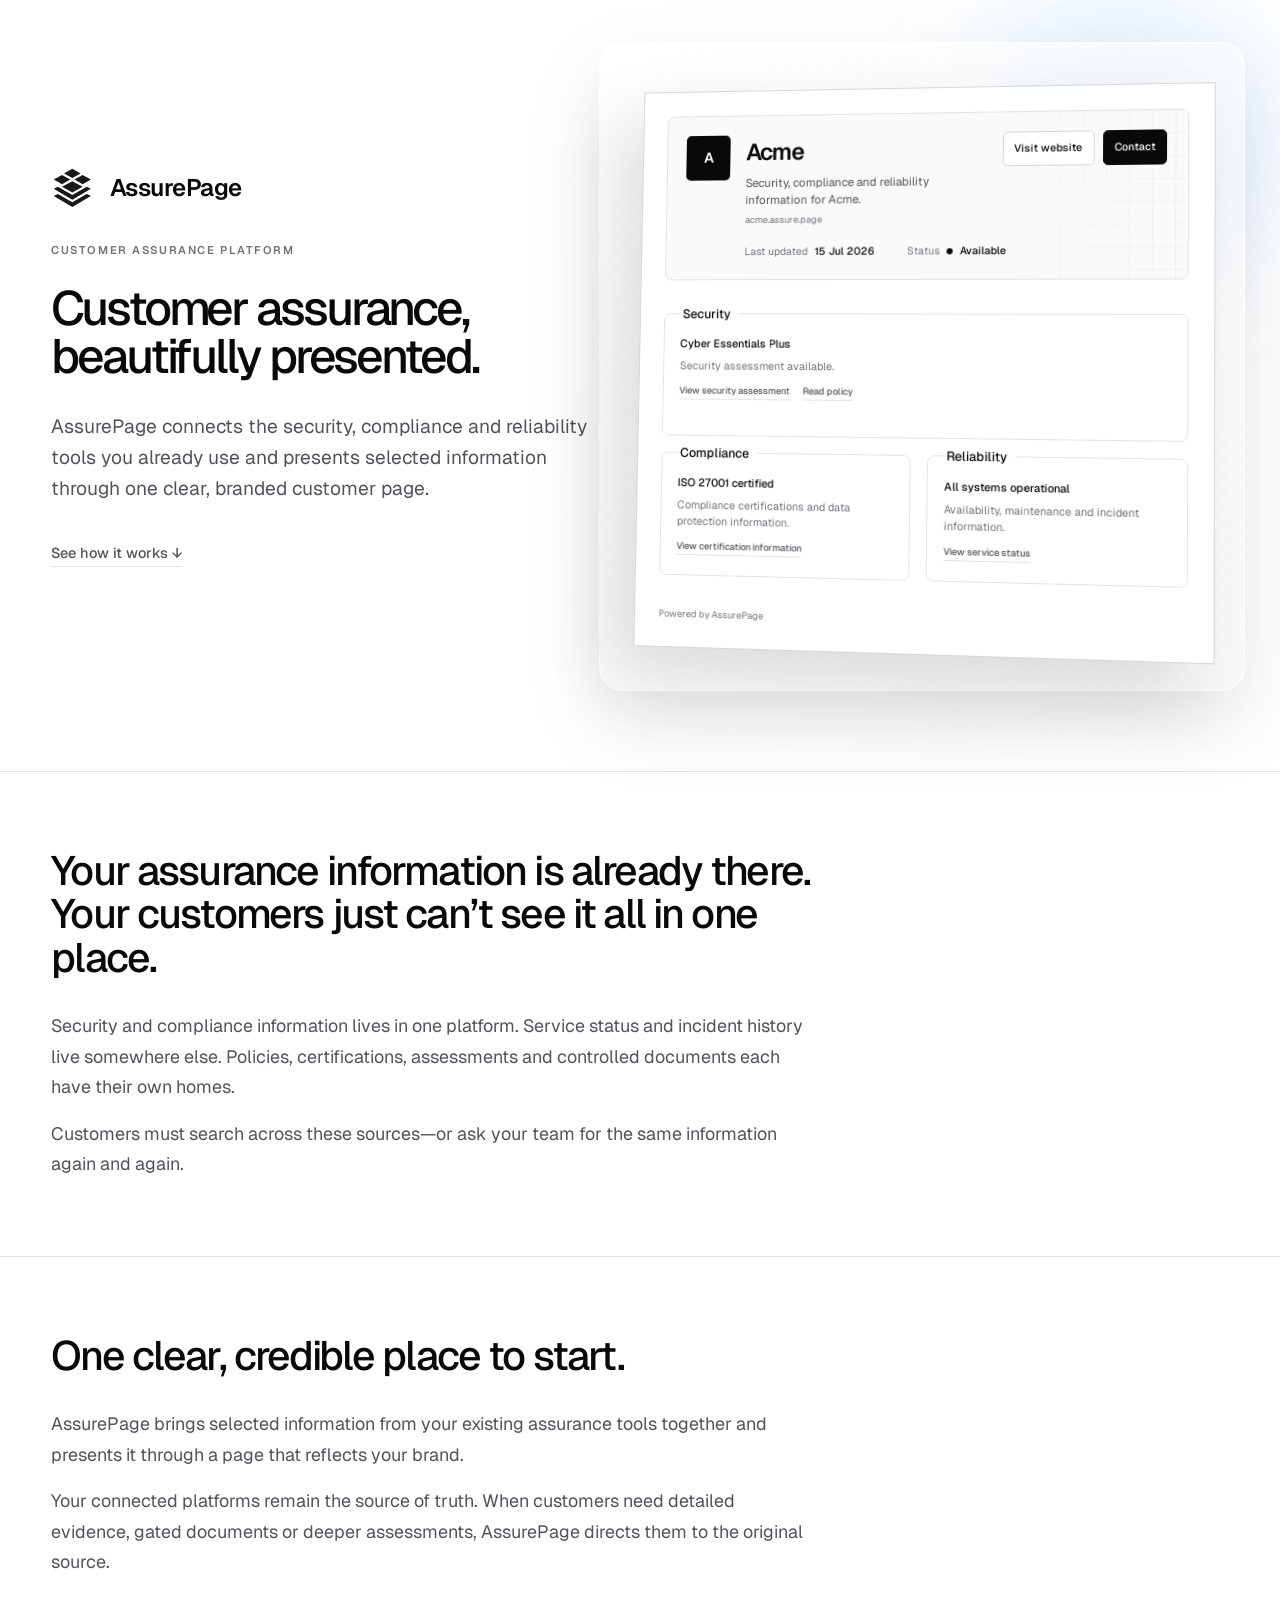
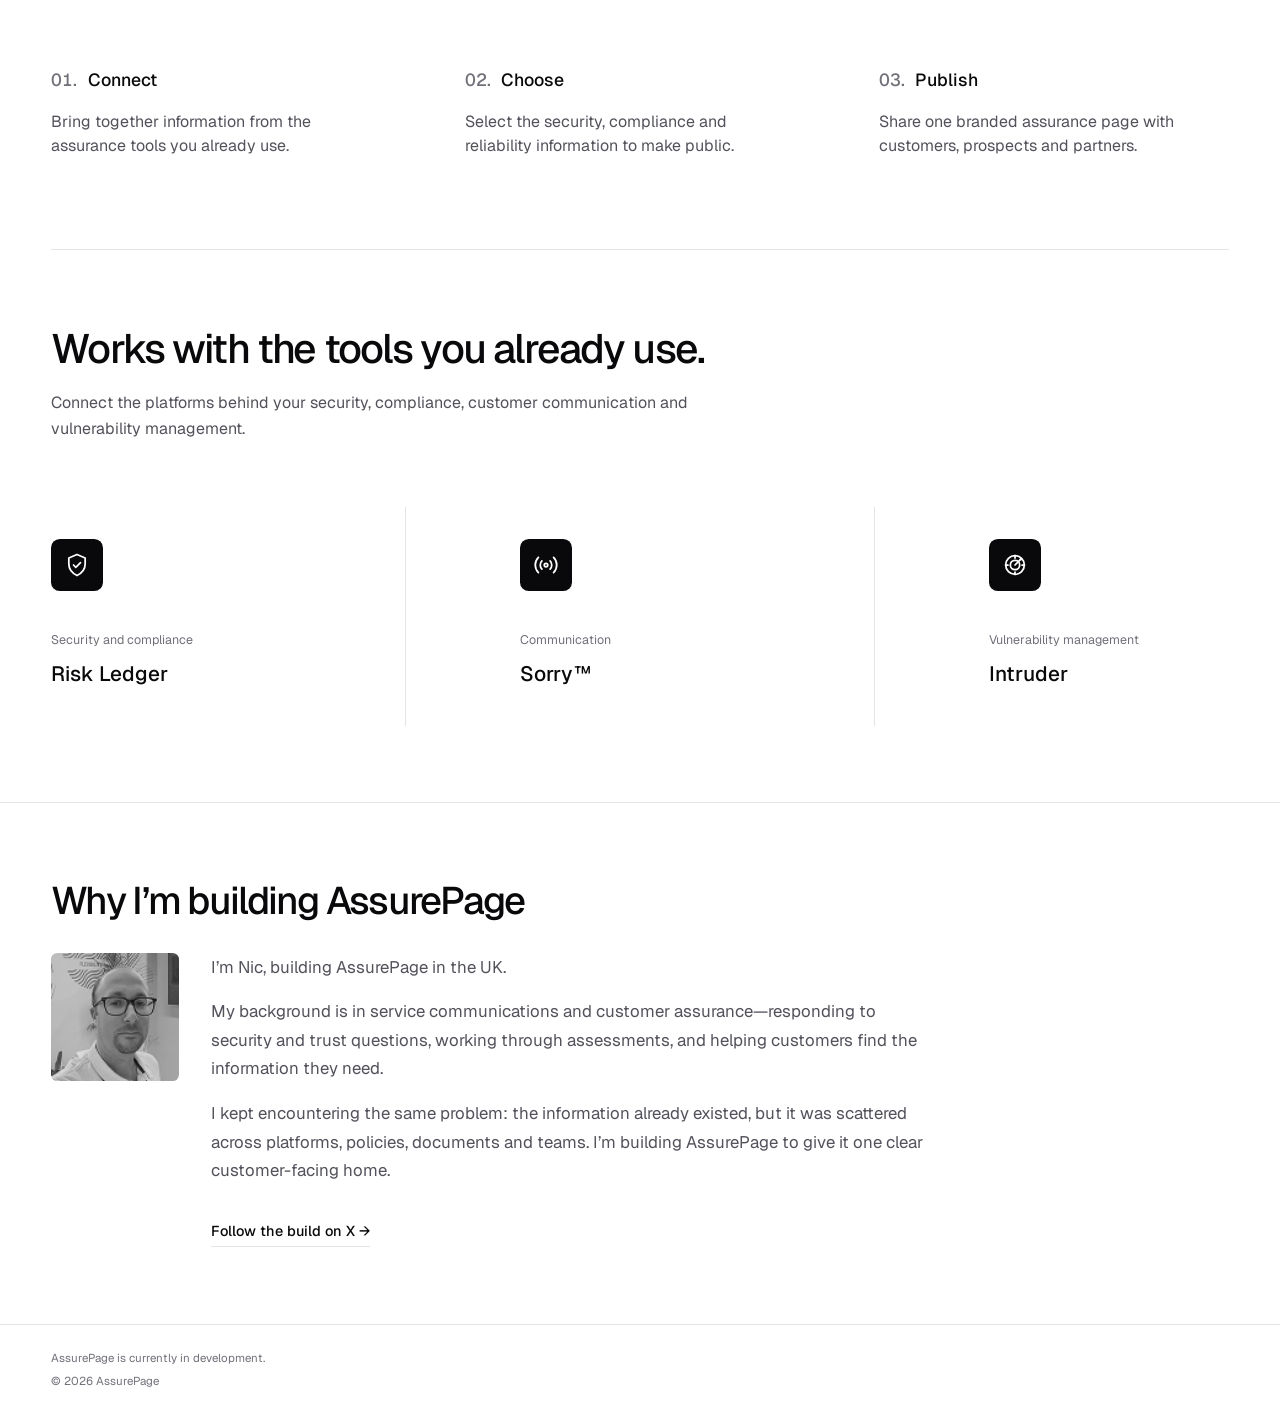
==== index.html @ e05bf6c8 "build AssurePage customer assurance landing page" ====
<!doctype html>
<html lang="en-GB">
<head>
  <meta charset="utf-8">
  <meta name="viewport" content="width=device-width, initial-scale=1">
  <title>AssurePage | Customer assurance platform</title>
  <meta name="description" content="AssurePage brings security, compliance and reliability information together in one clear, branded customer assurance page.">
  <link rel="canonical" href="https://assurepage.com/">
  <meta name="robots" content="index, follow">
  <meta name="theme-color" content="#ffffff">
  <meta property="og:type" content="website">
  <meta property="og:site_name" content="AssurePage">
  <meta property="og:title" content="AssurePage | Customer assurance platform">
  <meta property="og:description" content="AssurePage brings security, compliance and reliability information together in one clear, branded customer assurance page.">
  <meta property="og:url" content="https://assurepage.com/">
  <meta property="og:image" content="https://assurepage.com/images/assurepage-og.png">
  <meta name="twitter:card" content="summary_large_image">
  <meta name="twitter:title" content="AssurePage | Customer assurance platform">
  <meta name="twitter:description" content="AssurePage brings security, compliance and reliability information together in one clear, branded customer assurance page.">
  <meta name="twitter:image" content="https://assurepage.com/images/assurepage-og.png">
  <link rel="icon" href="/images/favicon.svg" type="image/svg+xml">
  <link rel="icon" href="/images/32x32.png" sizes="32x32" type="image/png">
  <link rel="icon" href="/images/16x16.png" sizes="16x16" type="image/png">
  <link rel="apple-touch-icon" href="/images/128x128.png">
  <link rel="manifest" href="/site.webmanifest">
  <link rel="preconnect" href="https://fonts.bunny.net">
  <link rel="preload" href="https://fonts.bunny.net/css?family=geist:400,500,600&display=swap" as="style">
  <link rel="stylesheet" href="https://fonts.bunny.net/css?family=geist:400,500,600&display=swap">
  <link rel="stylesheet" href="/styles.css">
  <script src="/script.js" defer></script>
  <script type="application/ld+json">
  {"@context":"https://schema.org","@type":"SoftwareApplication","name":"AssurePage","applicationCategory":"BusinessApplication","operatingSystem":"Web","url":"https://assurepage.com/","description":"AssurePage brings security, compliance and reliability information together in one clear, branded customer assurance page."}
  </script>
</head>
<body>
  <a class="skip-link" href="#main">Skip to content</a>
  <main id="main">
    <section class="hero" aria-labelledby="hero-title">
      <div class="hero-copy">
        <a class="wordmark hero-wordmark" href="/" aria-label="AssurePage home"><img src="/images/favicon.svg" width="32" height="32" alt=""><span>AssurePage</span></a>
        <p class="eyebrow">Customer assurance platform</p>
        <h1 id="hero-title"><span class="title-line">Customer assurance,</span><br><span class="title-line">beautifully presented.</span></h1>
        <p class="lede">AssurePage connects the security, compliance and reliability tools you already use and presents selected information through one clear, branded customer page.</p>
        <button class="how-link" type="button" data-scroll-target="how-it-works" aria-controls="how-it-works">See how it works <span aria-hidden="true">↓</span></button>
      </div>

      <div class="product-frame" aria-label="Example AssurePage customer assurance page for Acme">
        <article class="product-page">
          <header class="customer-summary">
            <div class="customer-identity">
              <span class="avatar" aria-hidden="true">A</span>
              <div><h2>Acme</h2><p>Security, compliance and reliability information for Acme.</p><span class="customer-domain">acme.assure.page</span></div>
            </div>
            <div class="product-actions" aria-label="Example page actions"><span>Visit website</span><span>Contact</span></div>
            <dl class="customer-meta">
              <div><dt>Last updated</dt><dd>15 Jul 2026</dd></div>
              <div><dt>Status</dt><dd><i aria-hidden="true"></i> Available</dd></div>
            </dl>
          </header>
          <div class="assurance-layout">
            <section class="assurance-panel security-panel">
              <h3>Security</h3>
              <strong>Cyber Essentials Plus</strong>
              <p>Security assessment available.</p>
              <div class="panel-routes"><span>View security assessment</span><span>Read policy</span></div>
            </section>
            <section class="assurance-panel">
              <h3>Compliance</h3>
              <strong>ISO 27001 certified</strong>
              <p>Compliance certifications and data protection information.</p>
              <div class="panel-routes"><span>View certification information</span></div>
            </section>
            <section class="assurance-panel" id="reliability">
              <h3>Reliability</h3>
              <strong>All systems operational</strong>
              <p>Availability, maintenance and incident information.</p>
              <div class="panel-routes"><span>View service status</span></div>
            </section>
          </div>
          <p class="powered-by">Powered by AssurePage</p>
        </article>
      </div>
    </section>

    <section class="problem section-shell" id="how-it-works" aria-labelledby="problem-title">
      <div class="narrative-copy">
        <h2 id="problem-title">Your assurance information is already there. Your customers just can’t see it all in one place.</h2>
        <p>Security and compliance information lives in one platform. Service status and incident history live somewhere else. Policies, certifications, assessments and controlled documents each have their own homes.</p>
        <p>Customers must search across these sources—or ask your team for the same information again and again.</p>
      </div>
    </section>

    <section class="explanation section-shell" aria-labelledby="explanation-title">
      <div class="narrative-copy">
        <h2 id="explanation-title">One clear, credible place to start.</h2>
        <p>AssurePage brings selected information from your existing assurance tools together and presents it through a page that reflects your brand.</p>
        <p>Your connected platforms remain the source of truth. When customers need detailed evidence, gated documents or deeper assessments, AssurePage directs them to the original source.</p>
      </div>
      <div class="process-flow" aria-label="How AssurePage works">
        <article><h3><span>01.</span> Connect</h3><p>Bring together information from the assurance tools you already use.</p></article>
        <article><h3><span>02.</span> Choose</h3><p>Select the security, compliance and reliability information to make public.</p></article>
        <article><h3><span>03.</span> Publish</h3><p>Share one branded assurance page with customers, prospects and partners.</p></article>
      </div>
      <section class="tools-block" aria-labelledby="tools-title">
        <h2 id="tools-title">Works with the tools you already use.</h2>
        <p class="tools-intro">Connect the platforms behind your security, compliance, customer communication and vulnerability management.</p>
        <div class="integration-index">
          <article>
            <svg class="integration-icon" viewBox="0 0 24 24" fill="none" stroke="currentColor" stroke-width="1.5" stroke-linecap="round" stroke-linejoin="round" aria-hidden="true"><path d="M12 3 19 6v5c0 4.6-2.9 8.1-7 10-4.1-1.9-7-5.4-7-10V6l7-3Z"/><path d="m9 12 2 2 4-4"/></svg>
            <span>Security and compliance</span>
            <h3>Risk Ledger</h3>
          </article>
          <i class="integration-divider" aria-hidden="true"></i>
          <article>
            <svg class="integration-icon" viewBox="0 0 24 24" fill="none" stroke="currentColor" stroke-width="1.5" stroke-linecap="round" aria-hidden="true"><circle cx="12" cy="12" r="1.5"/><path d="M8.5 8.5a5 5 0 0 0 0 7M15.5 8.5a5 5 0 0 1 0 7M5.5 5.5a9.2 9.2 0 0 0 0 13M18.5 5.5a9.2 9.2 0 0 1 0 13"/></svg>
            <span>Communication</span>
            <h3>Sorry™</h3>
          </article>
          <i class="integration-divider" aria-hidden="true"></i>
          <article>
            <svg class="integration-icon" viewBox="0 0 24 24" fill="none" stroke="currentColor" stroke-width="1.5" stroke-linecap="round" stroke-linejoin="round" aria-hidden="true"><circle cx="12" cy="12" r="8"/><circle cx="12" cy="12" r="4"/><path d="M12 4v2M20 12h-2M12 20v-2M4 12h2M12 12l5-5"/><circle cx="17" cy="7" r="1" fill="currentColor" stroke="none"/></svg>
            <span>Vulnerability management</span>
            <h3>Intruder</h3>
          </article>
        </div>
      </section>
    </section>
    <section class="builder-note section-shell" aria-labelledby="builder-note-title">
      <div class="builder-note-layout">
        <h2 id="builder-note-title">Why I’m building AssurePage</h2>
        <div class="builder-note-content">
          <img class="builder-portrait" src="/images/nic_profile.jpg" width="104" height="104" alt="Portrait of Nic">
          <div class="builder-note-copy">
            <p>I’m Nic, building AssurePage in the UK.</p>
            <p>My background is in service communications and customer assurance—responding to security and trust questions, working through assessments, and helping customers find the information they need.</p>
            <p>I kept encountering the same problem: the information already existed, but it was scattered across platforms, policies, documents and teams. I’m building AssurePage to give it one clear customer-facing home.</p>
            <a href="https://x.com/niccoatesuk" target="_blank" rel="noopener noreferrer" aria-label="Follow the build on X (opens in a new tab)">Follow the build on X →</a>
          </div>
        </div>
      </div>
    </section>
  </main>
  <footer><p>AssurePage is currently in development.</p><p>© 2026 AssurePage</p></footer>
</body>
</html>
---- styles.css ----
:root{--white:#fff;--background:#fafafa;--ink:#09090b;--text:#52525b;--muted:#71717a;--border:#e4e4e7;--surface:#f4f4f5;--accent:#2f9bf4;--max:1360px;--pad:clamp(1.25rem,4vw,4rem)}
*{box-sizing:border-box}html{scroll-behavior:smooth}body{margin:0;background:var(--white);color:var(--ink);font-family:Geist,Inter,ui-sans-serif,system-ui,-apple-system,BlinkMacSystemFont,"Segoe UI",sans-serif;font-size:16px;line-height:1.5;-webkit-font-smoothing:antialiased}a{color:inherit;text-decoration:none}a:focus-visible{outline:2px solid var(--accent);outline-offset:4px;border-radius:2px}.skip-link{position:fixed;top:1rem;left:1rem;z-index:10;padding:.7rem 1rem;background:var(--ink);color:var(--white);transform:translateY(-200%)}.skip-link:focus{transform:none}.site-header,footer{width:min(100%,var(--max));margin:auto;padding:1.35rem var(--pad);display:flex;align-items:center;justify-content:space-between;border-bottom:1px solid var(--border)}.wordmark{display:flex;align-items:center;gap:.65rem;font-weight:600;letter-spacing:-.02em}.wordmark img{display:block}.text-link{font-size:.875rem;font-weight:500}.text-link span,.button span{display:inline-block;margin-left:.25rem}.hero{width:min(100%,var(--max));margin:auto;padding:clamp(4.5rem,9vw,9rem) var(--pad) clamp(5rem,10vw,10rem);display:grid;grid-template-columns:minmax(0,.85fr) minmax(34rem,1.15fr);gap:clamp(3rem,7vw,7.5rem);align-items:center}.eyebrow,.mini-label,.section-heading>p{margin:0 0 1.6rem;color:var(--muted);font-size:.7rem;font-weight:600;letter-spacing:.14em;text-transform:uppercase}.hero h1{max-width:700px;margin:0;font-size:clamp(2.85rem,5vw,5.5rem);font-weight:500;line-height:.96;letter-spacing:-.065em}.lede{max-width:34rem;margin:2rem 0 2.2rem;color:var(--text);font-size:clamp(1.05rem,1.5vw,1.25rem);line-height:1.6}.button{display:inline-flex;align-items:center;padding:.85rem 1.1rem;background:var(--ink);color:var(--white);font-size:.875rem;font-weight:500;border:1px solid var(--ink);transition:background .2s,color .2s}.button:hover{background:var(--white);color:var(--ink)}.product-frame{min-width:0;overflow:hidden;border:1px solid #d4d4d8;background:var(--background);box-shadow:0 24px 60px rgba(24,24,27,.08)}.browser-bar{height:2.5rem;padding:0 .9rem;display:flex;align-items:center;gap:.32rem;border-bottom:1px solid var(--border);background:var(--surface)}.browser-bar>span{width:.42rem;height:.42rem;border-radius:50%;background:#d4d4d8}.browser-bar p{margin:auto;font-size:.6rem;color:var(--muted);transform:translateX(-1.4rem)}.product-page{margin:0;background:var(--white)}.product-header{padding:1.15rem 1.5rem;display:flex;align-items:center;justify-content:space-between;border-bottom:1px solid var(--border);font-size:.72rem}.company{display:flex;align-items:center;gap:.55rem}.avatar{display:grid;place-items:center;width:1.8rem;height:1.8rem;background:var(--ink);color:var(--white);font-size:.7rem}.product-brand{color:var(--muted)}.product-intro{padding:2.5rem 1.5rem 2rem}.product-intro h2{margin:0 0 .7rem;font-size:clamp(1.55rem,2.5vw,2.2rem);font-weight:500;letter-spacing:-.04em}.product-intro>p:not(.mini-label){max-width:31rem;margin:.35rem 0;color:var(--text);font-size:.76rem}.product-intro .updated{margin-top:1.3rem;color:var(--muted);font-size:.63rem}.mini-label{margin-bottom:.8rem;font-size:.58rem}.status-row{padding:.9rem 1.5rem;display:flex;justify-content:space-between;border-block:1px solid var(--border);font-size:.66rem;font-weight:500}.status-row i{display:inline-block;width:.45rem;height:.45rem;margin-right:.4rem;border-radius:50%;background:var(--accent)}.status-row a{color:var(--text)}.assurance-grid{display:grid;grid-template-columns:repeat(3,1fr)}.assurance-grid section{min-width:0;padding:1.5rem;border-right:1px solid var(--border)}.assurance-grid section:last-child{border:0}.section-number{margin:0;color:var(--muted);font-size:.55rem}.assurance-grid h3{margin:.4rem 0 1.2rem;font-size:.8rem;font-weight:600}.assurance-grid ul{margin:0;padding:0;list-style:none}.assurance-grid li{padding:.55rem 0;display:flex;flex-direction:column;gap:.12rem;border-top:1px solid var(--border);font-size:.59rem}.assurance-grid b{color:var(--muted);font-weight:400}.section-shell{width:min(100%,var(--max));margin:auto;padding:clamp(5rem,10vw,10rem) var(--pad)}.overview{border-top:1px solid var(--border)}.section-heading{display:flex;justify-content:space-between;align-items:start;margin-bottom:clamp(4rem,8vw,8rem)}.section-heading h2,.sources h2,.final-cta h2{margin:0;font-size:clamp(2.25rem,4.5vw,4.75rem);font-weight:500;line-height:1.04;letter-spacing:-.055em}.section-heading>p{margin-top:.5rem}.editorial-grid{display:grid;grid-template-columns:repeat(3,1fr);border-top:1px solid var(--ink)}.editorial-grid article{padding:1.4rem clamp(1rem,2.5vw,2.5rem) 0 0}.editorial-grid article+article{padding-left:clamp(1rem,2.5vw,2.5rem);border-left:1px solid var(--border)}.editorial-grid span{color:var(--muted);font-size:.7rem}.editorial-grid h3{margin:2.5rem 0 1rem;font-size:1.1rem;font-weight:500}.editorial-grid p{max-width:20rem;margin:0;color:var(--text)}.sources{display:grid;grid-template-columns:1fr 1fr;gap:clamp(3rem,10vw,10rem);border-top:1px solid var(--border)}.sources-copy>p:last-child{max-width:31rem;margin:1.8rem 0 0;color:var(--text);font-size:1.05rem}.source-list{margin:0}.source-list div{padding:1.3rem 0;display:flex;justify-content:space-between;gap:1rem;border-bottom:1px solid var(--border)}.source-list div:first-child{border-top:1px solid var(--border)}.source-list dt{color:var(--text)}.source-list dd{margin:0;font-weight:500;text-align:right}.final-cta{padding:clamp(6rem,12vw,12rem) var(--pad);background:var(--background);text-align:center;border-block:1px solid var(--border)}.final-cta h2{max-width:850px;margin:0 auto 2.5rem}.final-cta .eyebrow{margin-bottom:2rem}footer{padding-block:2rem;border:0;color:var(--muted);font-size:.8rem}footer nav{display:flex;gap:1.5rem}footer p{margin:0}
.not-found h1{margin:0;font-size:clamp(2.5rem,6vw,5rem);font-weight:500;line-height:1;letter-spacing:-.055em}.not-found .lede{margin-inline:auto}@media(max-width:900px){.hero{grid-template-columns:1fr}.product-frame{max-width:680px}.sources{grid-template-columns:1fr}.sources-copy{max-width:650px}}
@media(max-width:600px){.site-header{padding-block:1rem}.site-header .wordmark img{width:24px;height:24px}.hero{padding-top:4rem}.hero h1{font-size:clamp(2.35rem,13vw,3.2rem)}.product-frame{width:100%}.status-row{flex-wrap:wrap;gap:.5rem}.assurance-grid{grid-template-columns:1fr}.assurance-grid section{border-right:0;border-bottom:1px solid var(--border)}.assurance-grid section:last-child{border-bottom:0}.assurance-grid li{flex-direction:row;justify-content:space-between}.section-heading{display:block}.section-heading>p{margin-top:1.25rem}.editorial-grid{grid-template-columns:1fr}.editorial-grid article,.editorial-grid article+article{padding:1.5rem 0 2.5rem;border-left:0;border-bottom:1px solid var(--border)}.editorial-grid h3{margin:1.5rem 0 .75rem}.source-list div{font-size:.9rem}.product-intro{padding-top:2rem}footer{align-items:flex-start;gap:1rem;flex-direction:column}}
@media(max-width:360px){.site-header{gap:.75rem}.site-header .wordmark{font-size:.9rem}.site-header .text-link{font-size:.76rem}.hero h1{font-size:2.35rem}.product-header,.product-intro,.status-row,.assurance-grid section{padding-inline:1rem}}
@media(prefers-reduced-motion:reduce){html{scroll-behavior:auto}.button{transition:none}}

/* Product preview mirrors the customer-facing assurance page. */
.product-frame{border:0;background:transparent;box-shadow:none;overflow:visible}.product-page{padding:2rem;background:var(--white);border:1px solid var(--border);box-shadow:0 24px 60px rgba(24,24,27,.06)}.customer-summary{position:relative;display:grid;grid-template-columns:1fr auto;gap:1rem;padding:1.5rem;border:1px solid var(--border);border-radius:.45rem;overflow:hidden;background:var(--background)}.customer-summary::after{content:"";position:absolute;inset:0 0 0 55%;background-image:linear-gradient(var(--border) 1px,transparent 1px),linear-gradient(90deg,var(--border) 1px,transparent 1px);background-size:22px 22px;opacity:.35;mask-image:linear-gradient(90deg,transparent,#000);pointer-events:none}.customer-identity,.product-actions,.customer-meta{position:relative;z-index:1}.customer-identity{display:flex;align-items:flex-start;gap:1rem}.customer-identity .avatar{flex:0 0 auto;width:2.8rem;height:2.8rem;border-radius:.3rem;font-size:.9rem;font-weight:600}.customer-identity h2{margin:0;font-size:1.45rem;font-weight:600;letter-spacing:-.04em}.customer-identity p{margin:.25rem 0 0;color:var(--text);font-size:.72rem}.product-actions{display:flex;gap:.5rem;align-items:start}.product-actions a{padding:.5rem .65rem;border:1px solid #d4d4d8;border-radius:.3rem;background:var(--white);font-size:.65rem;font-weight:500}.product-actions a:last-child{border-color:var(--ink);background:var(--ink);color:var(--white)}.customer-meta{grid-column:1/-1;display:flex;gap:2rem;margin:0 0 0 3.8rem}.customer-meta div{display:flex;gap:.45rem;font-size:.65rem}.customer-meta dt{color:var(--muted)}.customer-meta dd{margin:0;font-weight:500}.customer-meta i{display:inline-block;width:.38rem;height:.38rem;margin-right:.25rem;border-radius:50%;background:var(--ink)}.assurance-layout{display:grid;grid-template-columns:1fr 1fr;gap:1.25rem;margin-top:2.6rem}.assurance-panel{position:relative;min-height:7.7rem;padding:1.35rem 1.25rem 1rem;border:1px solid var(--border);border-radius:.45rem}.security-panel{grid-column:1/-1}.assurance-panel h3{position:absolute;top:0;left:1.15rem;display:flex;align-items:center;gap:.5rem;margin:0;padding:0 .5rem 0 0;background:var(--white);font-size:.78rem;font-weight:500;transform:translateY(-50%)}.panel-icon{display:grid;place-items:center;width:2rem;height:2rem;border-radius:.3rem;background:var(--surface);color:var(--muted);font-size:.8rem}.assurance-panel strong{display:block;margin:.15rem 0 .35rem;font-size:.68rem;font-weight:500}.assurance-panel p{max-width:24rem;margin:0;color:var(--muted);font-size:.67rem;line-height:1.55}.powered-by{margin:2.8rem 0 0;color:var(--muted);font-size:.58rem}
@media(max-width:600px){.product-page{padding:1rem}.customer-summary{grid-template-columns:1fr;padding:1rem}.customer-identity p{font-size:.66rem}.product-actions{grid-row:3}.customer-meta{margin:0;gap:1rem;flex-wrap:wrap}.assurance-layout{grid-template-columns:1fr;margin-top:2.25rem}.security-panel{grid-column:auto}.assurance-panel{min-height:8rem}.powered-by{margin-top:2rem}}

/* Editorial revision */
.site-header{min-height:3.75rem;padding-block:.9rem;border-bottom:0;justify-content:flex-start}.site-header .wordmark{font-size:1rem}.hero{grid-template-columns:minmax(0,.85fr) minmax(35rem,1.15fr);padding-top:clamp(4rem,7vw,7rem)}.hero h1{font-size:clamp(2.5rem,3.6vw,3.25rem);line-height:1}.how-link{display:inline-block;padding:.25rem 0;border-bottom:1px solid var(--border);color:var(--text);font-size:.9rem;font-weight:500}.how-link:hover{border-color:var(--ink);color:var(--ink)}
.product-actions span{padding:.5rem .65rem;border:1px solid #d4d4d8;border-radius:.3rem;background:var(--white);font-size:.65rem;font-weight:500}.product-actions span:last-child{border-color:var(--ink);background:var(--ink);color:var(--white)}
.benefits{border-top:1px solid var(--border)}.benefits-intro{display:grid;grid-template-columns:1.15fr .85fr;gap:clamp(3rem,8vw,8rem);align-items:end;margin-bottom:clamp(4rem,7vw,7rem)}.benefits-intro h2,.sources h2,.final-cta h2{margin:0;font-size:clamp(2.15rem,4vw,4.25rem);font-weight:500;line-height:1.04;letter-spacing:-.055em}.benefits-intro p{max-width:34rem;margin:0;color:var(--text);font-size:1.05rem}.editorial-grid{border-top:1px solid var(--border)}.editorial-grid h3{margin:1.2rem 0 .85rem}.editorial-grid article{padding-top:0}.editorial-grid article+article{border-left:1px solid var(--border)}
.sources{border-top:1px solid var(--border)}.sources-copy>p:last-child{line-height:1.65}.source-table h3{margin:0 0 1rem;font-size:.75rem;font-weight:600;letter-spacing:.08em;text-transform:uppercase}.source-list div{padding:1.1rem 0}.source-list dt{color:var(--text)}.source-list dd{font-weight:400;color:var(--ink)}
.final-cta{background:var(--white);text-align:center}.final-cta>p{margin:0 0 1.5rem;color:var(--muted);font-size:.9rem}.final-cta h2{max-width:900px;margin:0 auto}.final-cta+.footer{border-top:0}footer{justify-content:flex-start;padding-block:1.5rem;font-size:.72rem}
@media(max-width:900px){.hero{grid-template-columns:1fr}.benefits-intro{grid-template-columns:1fr;gap:1.5rem}.product-frame{max-width:760px}.product-page,.product-frame:hover .product-page{transform:none}}
@media(max-width:600px){.hero h1{font-size:clamp(2.35rem,12vw,3rem)}.benefits-intro h2,.sources h2,.final-cta h2{font-size:clamp(2rem,10vw,2.8rem)}.editorial-grid article+article{border-left:0}.product-page,.product-frame:hover .product-page{transform:none;box-shadow:0 8px 20px rgba(24,24,27,.04)}}

/* Restored product presentation treatment. */
.product-frame{position:relative;isolation:isolate;margin-right:2rem;border:0;background:transparent;box-shadow:none;overflow:visible;perspective:1400px}
.product-frame::before{content:"";position:absolute;z-index:-2;inset:-3rem -2.5rem;border:1px solid rgba(255,255,255,.8);border-radius:1.5rem;background:linear-gradient(135deg,rgba(255,255,255,.82),rgba(244,244,245,.52));box-shadow:0 32px 80px rgba(24,24,27,.1),inset 0 1px 0 rgba(255,255,255,.95);backdrop-filter:blur(18px);-webkit-backdrop-filter:blur(18px)}
.product-frame::after{content:"";position:absolute;z-index:-3;width:55%;aspect-ratio:1;right:-12%;top:-18%;border-radius:50%;background:rgba(47,155,244,.12);filter:blur(55px)}
.customer-summary::after{content:""}
.product-page,.product-frame:hover .product-page{padding:2rem;background:rgba(255,255,255,.94);border:1px solid rgba(212,212,216,.92);box-shadow:-24px 30px 65px rgba(24,24,27,.14);transform:rotateY(-7deg) rotateX(2.5deg) rotateZ(.35deg);transform-origin:center left;transition:transform .35s ease,box-shadow .35s ease;backface-visibility:hidden}
.product-frame:hover .product-page{transform:rotateY(-4deg) rotateX(1deg);box-shadow:-16px 24px 55px rgba(24,24,27,.12)}
@media(max-width:900px){.product-frame{margin-right:0}.product-frame::before{inset:-2rem -1rem}.product-page,.product-frame:hover .product-page{transform:rotateY(-3deg) rotateX(1deg);transform-origin:center}.product-frame:hover .product-page{transform:rotateY(-2deg)}}
@media(max-width:600px){.product-frame::before{inset:-1.25rem -.5rem;border-radius:1rem;backdrop-filter:blur(12px);-webkit-backdrop-filter:blur(12px)}.product-frame::after{right:-5%;top:-5%;filter:blur(40px)}.product-page,.product-frame:hover .product-page{padding:1rem;transform:rotateY(-1.5deg) rotateX(.5deg);box-shadow:-10px 20px 45px rgba(24,24,27,.12)}}
@media(prefers-reduced-motion:reduce){.product-page,.product-frame:hover .product-page{transition:none;transform:none}}

/* Product narrative and hierarchy */
.site-header .wordmark{gap:.75rem;font-size:1.2rem}.site-header .wordmark img{width:32px;height:32px}.hero{grid-template-columns:minmax(0,1fr) minmax(34rem,1fr);gap:clamp(3rem,5vw,5rem)}.hero h1{font-size:clamp(3.25rem,5vw,4.5rem);line-height:.96}.section-shell h2{font-size:clamp(2.35rem,3.2vw,2.875rem);font-weight:500;line-height:1.06;letter-spacing:-.045em}.customer-domain{display:block;margin-top:.35rem;color:var(--muted);font-size:.58rem}.product-actions span:last-child{white-space:nowrap}.assurance-panel{min-height:9rem}.panel-routes{display:flex;flex-wrap:wrap;gap:.3rem .8rem;margin-top:.65rem;color:var(--text);font-size:.58rem;font-weight:500}.panel-routes span{border-bottom:1px solid var(--border)}
.problem{border-top:1px solid var(--border)}.narrative-copy{max-width:760px}.narrative-copy h2{margin:0 0 2rem}.narrative-copy p{margin:0;color:var(--text);font-size:clamp(1rem,1.4vw,1.15rem);line-height:1.7}.narrative-copy p+p{margin-top:1rem}.explanation{border-top:1px solid var(--border)}.process-flow{display:grid;grid-template-columns:repeat(3,1fr);margin-top:clamp(4rem,7vw,7rem);border-top:1px solid var(--border);border-bottom:1px solid var(--border)}.process-flow article{padding:1.5rem clamp(1rem,2.5vw,2.5rem) 2rem 0}.process-flow article+article{padding-left:clamp(1rem,2.5vw,2.5rem);border-left:1px solid var(--border)}.process-flow h3{margin:0 0 .8rem;font-size:1.1rem;font-weight:500}.process-flow p{max-width:20rem;margin:0;color:var(--text)}.explanation .source-table{max-width:900px;margin-top:clamp(4rem,7vw,7rem)}.source-table>h3{margin:0 0 1rem;color:var(--muted);font-size:.72rem;font-weight:600;letter-spacing:.08em;text-transform:uppercase}.source-list{margin:0}.source-list div{display:grid;grid-template-columns:minmax(0,1fr) minmax(10rem,.7fr);gap:2rem}.source-list dd{text-align:left}footer{display:flex;flex-direction:column;align-items:flex-start;gap:.35rem;border-top:1px solid var(--border)}footer p{margin:0}
@media(max-width:900px){.hero{grid-template-columns:1fr}.hero h1{max-width:700px}.product-frame{max-width:760px}.narrative-copy{max-width:720px}}
@media(max-width:600px){.site-header .wordmark{font-size:1.08rem}.site-header .wordmark img{width:30px;height:30px}.hero h1{font-size:clamp(2.65rem,14vw,3.4rem)}.section-shell h2{font-size:clamp(2rem,10vw,2.6rem)}.process-flow{grid-template-columns:1fr}.process-flow article,.process-flow article+article{padding:1.5rem 0;border-left:0;border-bottom:1px solid var(--border)}.process-flow article:last-child{border-bottom:0}.source-list div{grid-template-columns:1fr;gap:.25rem}.source-list dd{text-align:left;color:var(--muted)}.product-actions{flex-wrap:wrap}.assurance-panel{min-height:9.5rem}}
.hero{gap:3rem}.hero h1{font-size:clamp(3.25rem,4.75vw,4.25rem)}
@media(max-width:900px){.product-frame::after{right:0;width:45%;filter:blur(35px)}}
@media(max-width:600px){.hero h1{font-size:clamp(2.65rem,14vw,3.4rem)}}

/* Composition refinements */
.hero{width:100%;max-width:1440px;padding-inline:clamp(1.25rem,3vw,2.5rem);grid-template-columns:minmax(0,600px) minmax(0,1fr);gap:5rem}.hero-copy{min-width:0}.product-frame{margin-right:1rem}.product-page,.product-frame:hover .product-page{padding:1.5rem}.customer-summary{padding:1.2rem}.assurance-layout{gap:1rem;margin-top:2.1rem}.assurance-panel{min-height:7.6rem;padding:1.15rem 1rem .85rem}.powered-by{margin-top:2rem}.section-shell{padding-block:clamp(4rem,6vw,6rem)}.explanation .source-table{width:100%;max-width:none;margin-top:clamp(3.5rem,5vw,5rem)}.source-list{width:100%;border-collapse:collapse}.source-list caption{padding:0 0 1rem;color:var(--muted);font-size:.72rem;font-weight:600;letter-spacing:.08em;text-align:left;text-transform:uppercase}.source-list th,.source-list td{width:50%;padding:1.05rem 0;border-bottom:1px solid var(--border);font-size:1rem;text-align:left}.source-list tbody tr:first-child th,.source-list tbody tr:first-child td{border-top:1px solid var(--border)}.source-list th{color:var(--text);font-weight:400}.source-list td{color:var(--ink);font-weight:400}
@media(max-width:1100px){.hero{grid-template-columns:1fr;gap:4rem}.product-frame{max-width:780px;margin-right:0}}
@media(max-width:600px){.hero{gap:3rem}.product-page,.product-frame:hover .product-page{padding:1rem}.source-list th,.source-list td{display:block;width:100%;padding:.8rem 0}.source-list th{padding-bottom:.15rem;border-bottom:0}.source-list td{padding-top:.15rem;color:var(--muted)}.source-list tbody tr:first-child th{border-top:1px solid var(--border)}.source-list tbody tr:first-child td{border-top:0}}
.product-frame{margin-right:2.5rem}
@media(max-width:1100px){.product-frame{margin-right:0}}

/* Shared-grid hero and integrated brand lock-up. */
.hero{width:min(100%,var(--max));max-width:var(--max);padding-inline:var(--pad);grid-template-columns:minmax(0,520px) minmax(0,1fr);gap:4rem}.hero-wordmark{margin-bottom:clamp(4rem,7vw,6.5rem);font-size:1.2rem}.hero-wordmark img{width:32px;height:32px}.hero h1{font-size:clamp(3rem,3.75vw,3.35rem);line-height:.98}.keep-together{white-space:nowrap}.product-frame{margin-right:1.5rem}
@media(max-width:1100px){.hero{grid-template-columns:1fr;gap:4rem}.product-frame{margin-right:0}.hero-wordmark{margin-bottom:4rem}}
@media(max-width:600px){.hero-wordmark{margin-bottom:3.5rem}.hero h1{font-size:clamp(2.65rem,13vw,3.2rem)}.keep-together{white-space:normal}}

/* Direct hero and source-list corrections. */
.hero{grid-template-columns:540px minmax(0,590px);justify-content:space-between;gap:3rem}.hero-wordmark{margin-bottom:2rem}.hero h1{font-size:clamp(3rem,3.6vw,3.2rem);line-height:1}.title-line{white-space:nowrap}.product-frame{margin-right:1.5rem}.source-table>h3{margin:0 0 1.5rem;color:var(--muted);font-size:.72rem;font-weight:600;letter-spacing:.08em;text-transform:uppercase}.source-grid{display:grid;grid-template-columns:repeat(3,1fr);gap:0 clamp(2rem,4vw,4rem);border-top:1px solid var(--border)}.source-grid>div{padding:1.3rem 0 1.6rem;border-bottom:1px solid var(--border)}.source-grid span,.source-grid strong{display:block}.source-grid span{margin-bottom:.45rem;color:var(--muted);font-size:.78rem}.source-grid strong{font-size:1rem;font-weight:500}
@media(max-width:1100px){.hero{grid-template-columns:1fr;justify-content:stretch;gap:4rem}.product-frame{max-width:720px}.hero-wordmark{margin-bottom:2rem}}
@media(max-width:700px){.source-grid{grid-template-columns:1fr 1fr}}
@media(max-width:600px){.hero h1{font-size:clamp(2.3rem,11.5vw,2.8rem)}.title-line{white-space:normal}.source-grid{grid-template-columns:1fr}.source-grid>div{padding:1rem 0 1.2rem}}

/* Process sequence and source cards. */
.process-flow{gap:clamp(2rem,5vw,5rem);border:0}.process-flow article,.process-flow article+article{padding:0;border:0}.process-flow h3{display:flex;gap:.65rem;margin-bottom:1rem}.process-flow h3 span{color:var(--muted);font-variant-numeric:tabular-nums}.process-flow p{max-width:20rem;line-height:1.55}.tools-block{margin-top:clamp(4rem,7vw,7rem);padding-top:clamp(4rem,6vw,6rem);border-top:0}.tools-block>h2{max-width:680px;margin:0 0 1.25rem}.tools-intro{max-width:650px;margin:0 0 clamp(2.5rem,5vw,4rem);color:var(--text);font-size:1rem;line-height:1.65}.integration-index{display:grid;grid-template-columns:repeat(3,1fr);border-top:0}.integration-index article{min-width:0;padding:2rem clamp(1.5rem,3vw,3rem) 2.25rem}.integration-index article+article{border-left:1px solid var(--border)}.integration-icon{display:block;width:52px;height:52px;margin-bottom:2.5rem;padding:12px;border-radius:.55rem;background:var(--ink);color:var(--white)}.integration-index span{display:block;margin-bottom:.55rem;color:var(--muted);font-size:.78rem}.integration-index h3{margin:0;font-size:1.3rem;font-weight:500}
@media(max-width:700px){.process-flow{gap:0}.process-flow article,.process-flow article+article{padding:1.4rem 0;border:0}.process-flow article:first-child{padding-top:0}.integration-index{grid-template-columns:1fr}.integration-index article,.integration-index article+article{padding:1.5rem 0;border-left:0;border-bottom:1px solid var(--border)}.integration-index article:last-child{border-bottom:0}.integration-icon{margin-bottom:1.5rem}}
.tools-block{border-top:1px solid var(--border)}
.hero-wordmark{gap:.9rem;font-size:1.5rem}.hero-wordmark img{width:44px;height:44px}
@media(max-width:600px){.hero-wordmark{font-size:1.3125rem}.hero-wordmark img{width:38px;height:38px}}
.how-link{appearance:none;margin:0;border:0;border-bottom:1px solid var(--border);background:transparent;font-family:inherit;cursor:pointer}.how-link:focus-visible{outline:2px solid var(--accent);outline-offset:4px;border-radius:2px}
.integration-index{grid-template-columns:minmax(0,15rem) 1px minmax(0,15rem) 1px minmax(0,15rem);column-gap:0;justify-content:space-between}.integration-index article{padding-inline:0;text-align:left}.integration-index article+article{border-left:0}.integration-divider{display:block;width:1px;height:100%;background:var(--border)}.integration-icon{margin-inline:0}
@media(max-width:700px){.integration-index{grid-template-columns:1fr;justify-content:stretch}.integration-divider{display:none}}
.builder-note{border-top:1px solid var(--border)}.builder-note-layout{max-width:920px}.builder-note-content{display:grid;grid-template-columns:128px minmax(0,720px);gap:2rem;align-items:start}.builder-portrait{display:block;width:128px;height:auto;aspect-ratio:1;border-radius:.4rem}.builder-note-copy{max-width:720px}.builder-note h2{margin:0 0 2rem;font-size:clamp(2rem,3vw,2.75rem)}.builder-note p{margin:0;color:var(--text);font-size:1.05rem;line-height:1.7}.builder-note p+p{margin-top:1rem}.builder-note a{display:inline-block;margin-top:2rem;padding:.25rem 0;border-bottom:1px solid var(--border);font-size:.9rem;font-weight:500}.builder-note a:hover{border-color:var(--ink)}
@media(max-width:600px){.builder-note-content{grid-template-columns:1fr;gap:1.5rem}.builder-portrait{width:120px}.builder-note h2{margin-bottom:1.5rem;font-size:clamp(1.85rem,9vw,2.35rem)}.builder-note p{font-size:1rem}.builder-note a{margin-top:1.5rem;padding-block:.4rem}}
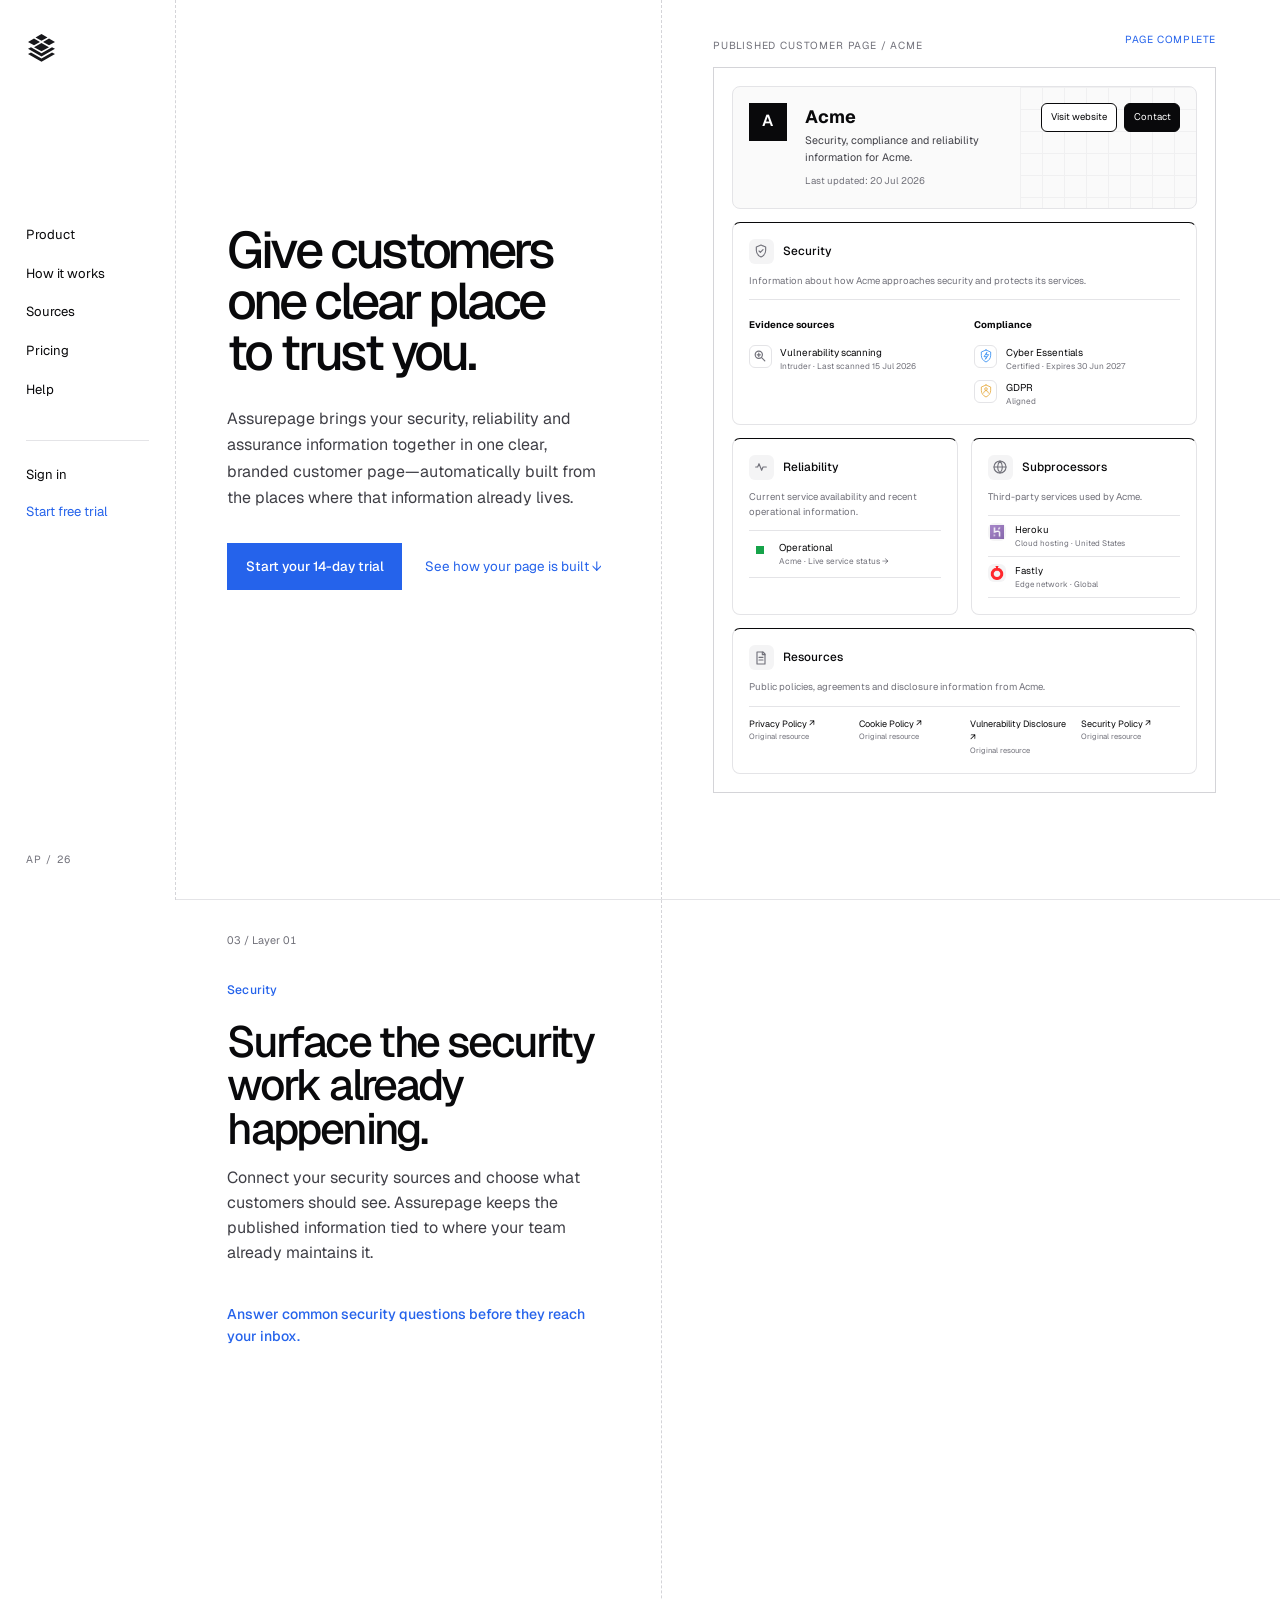
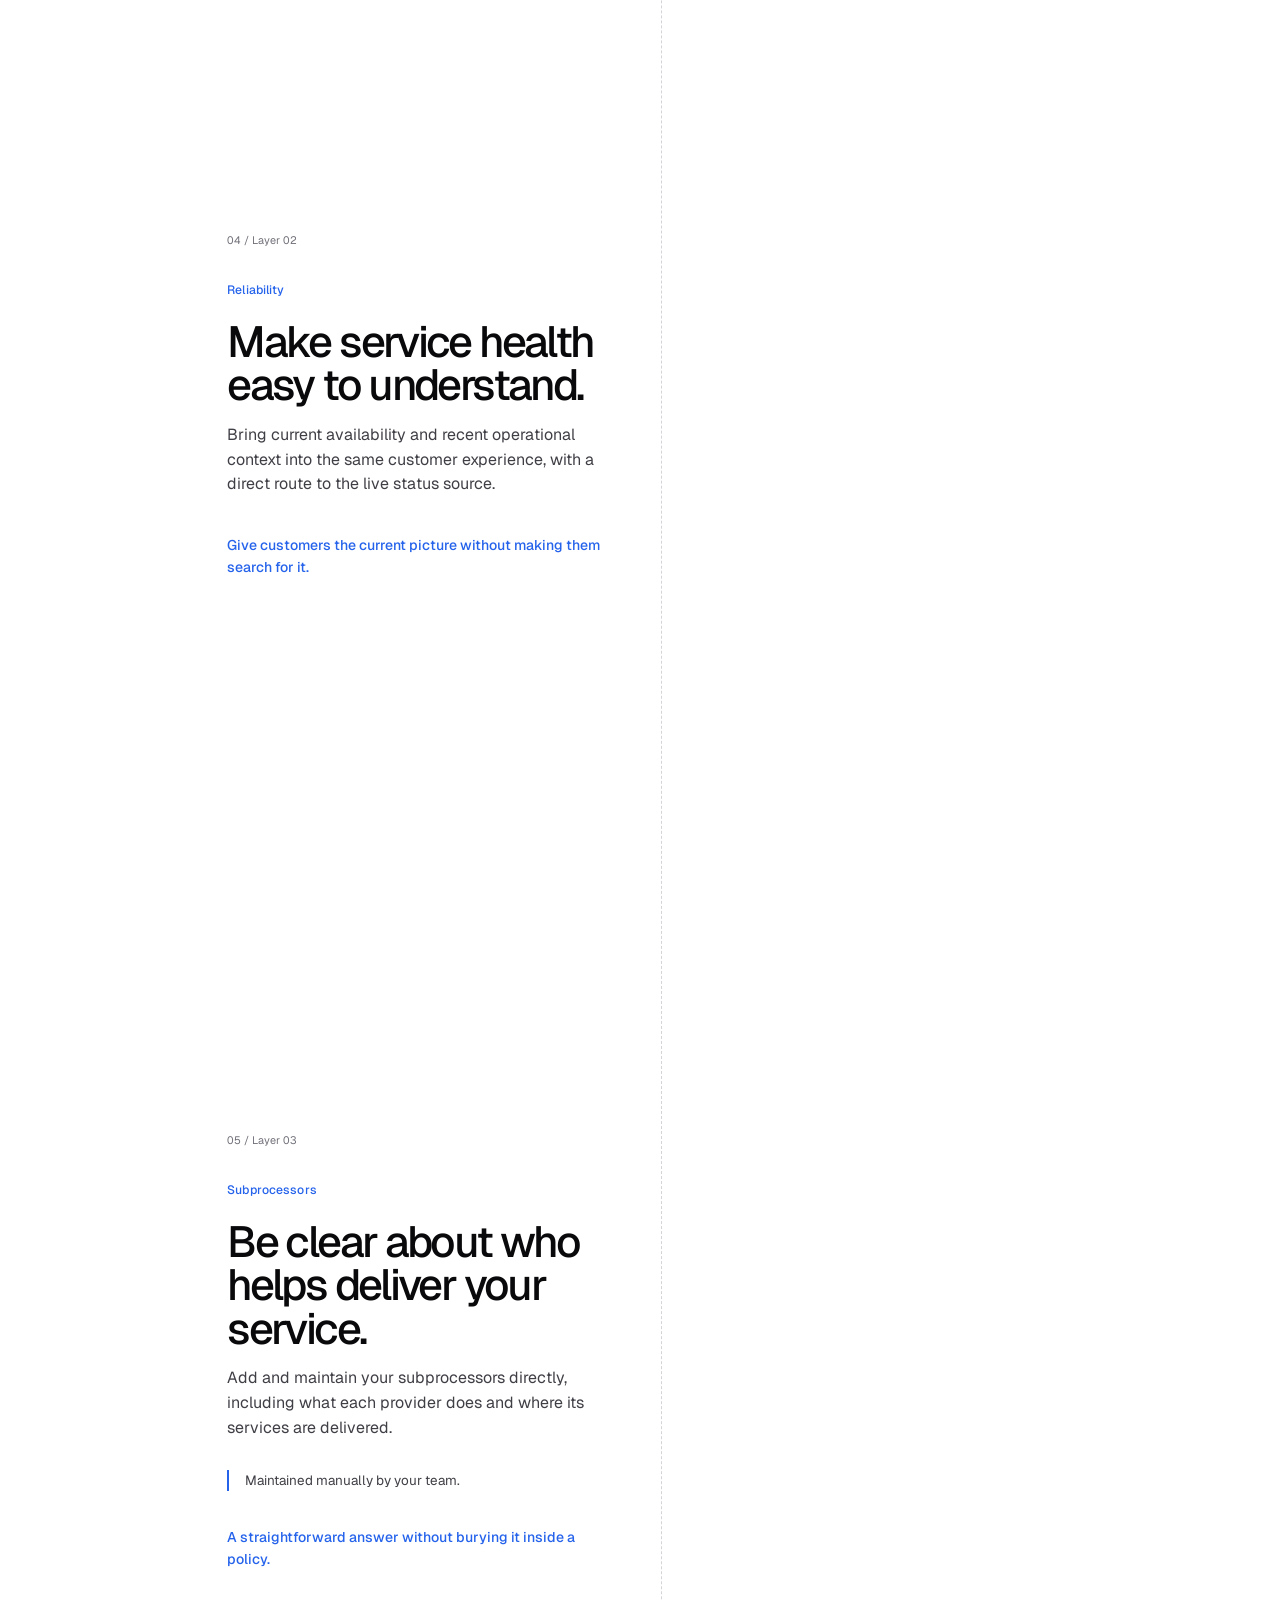
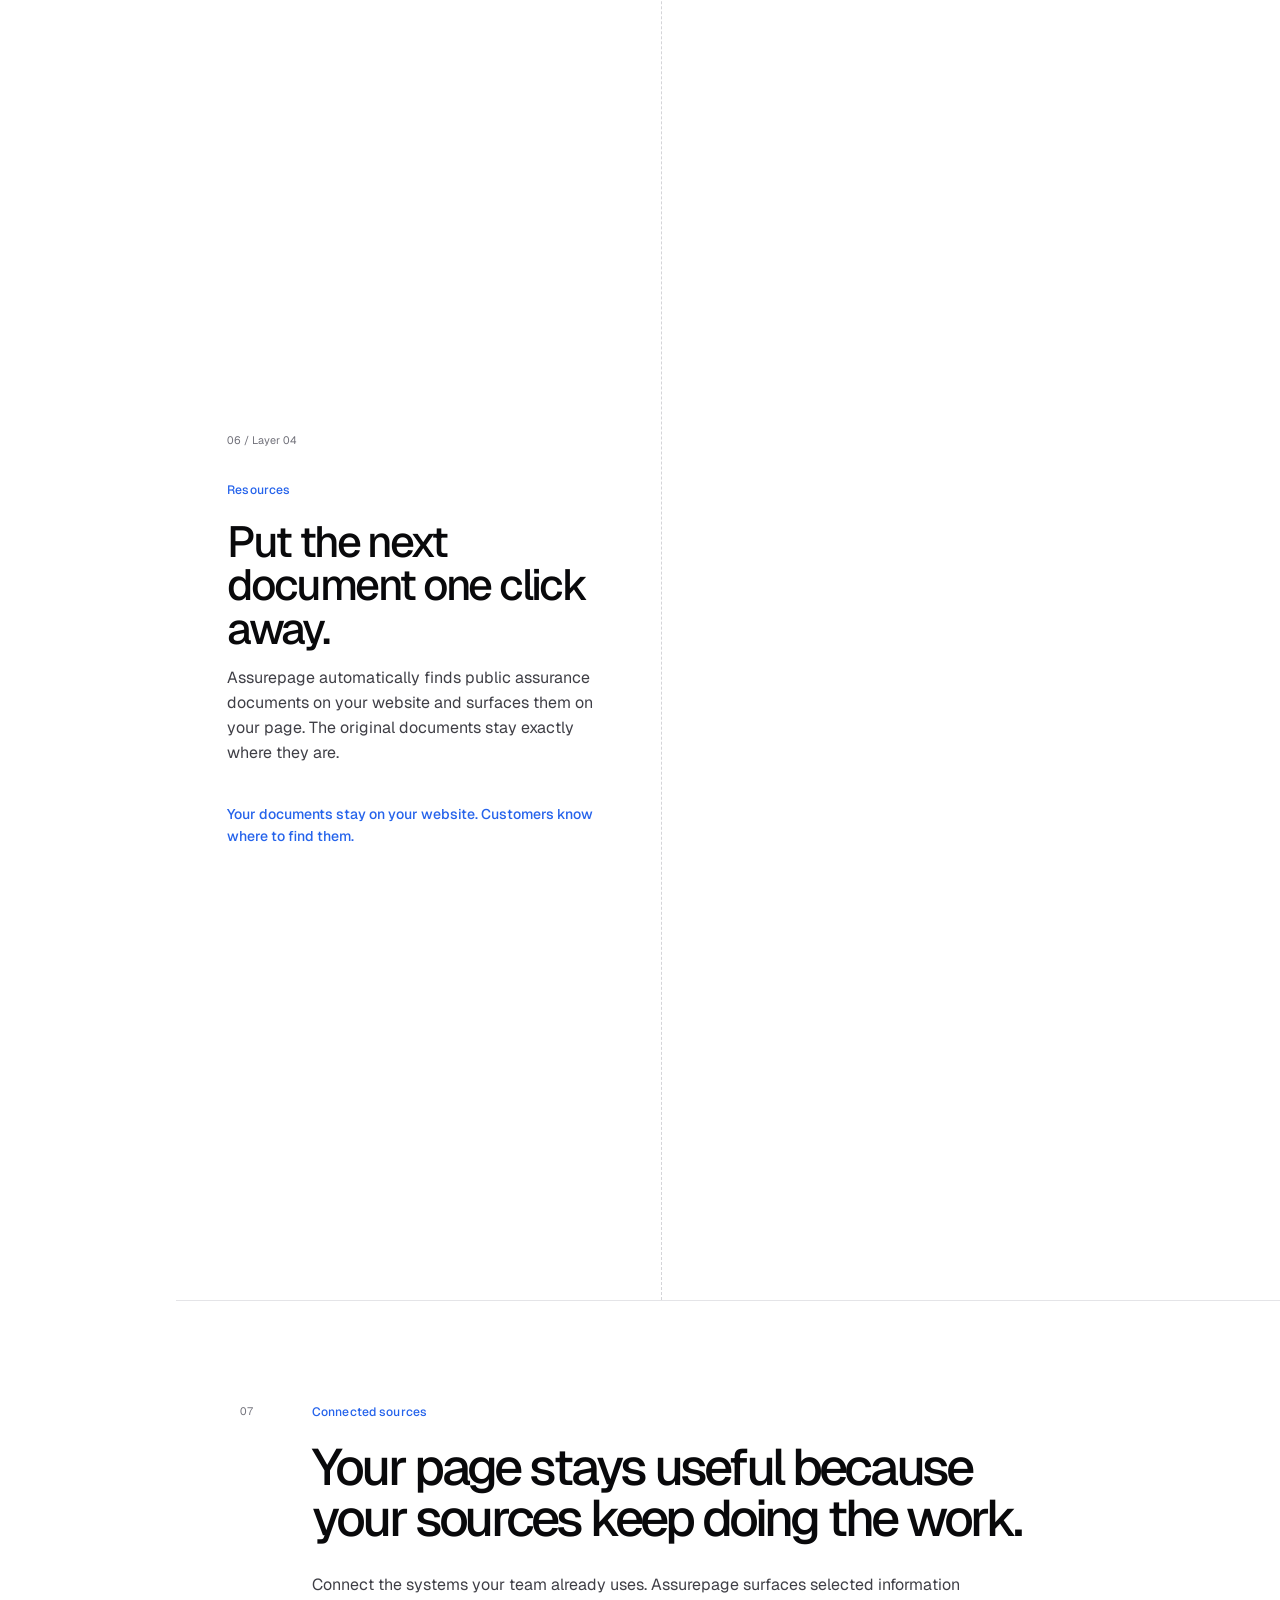
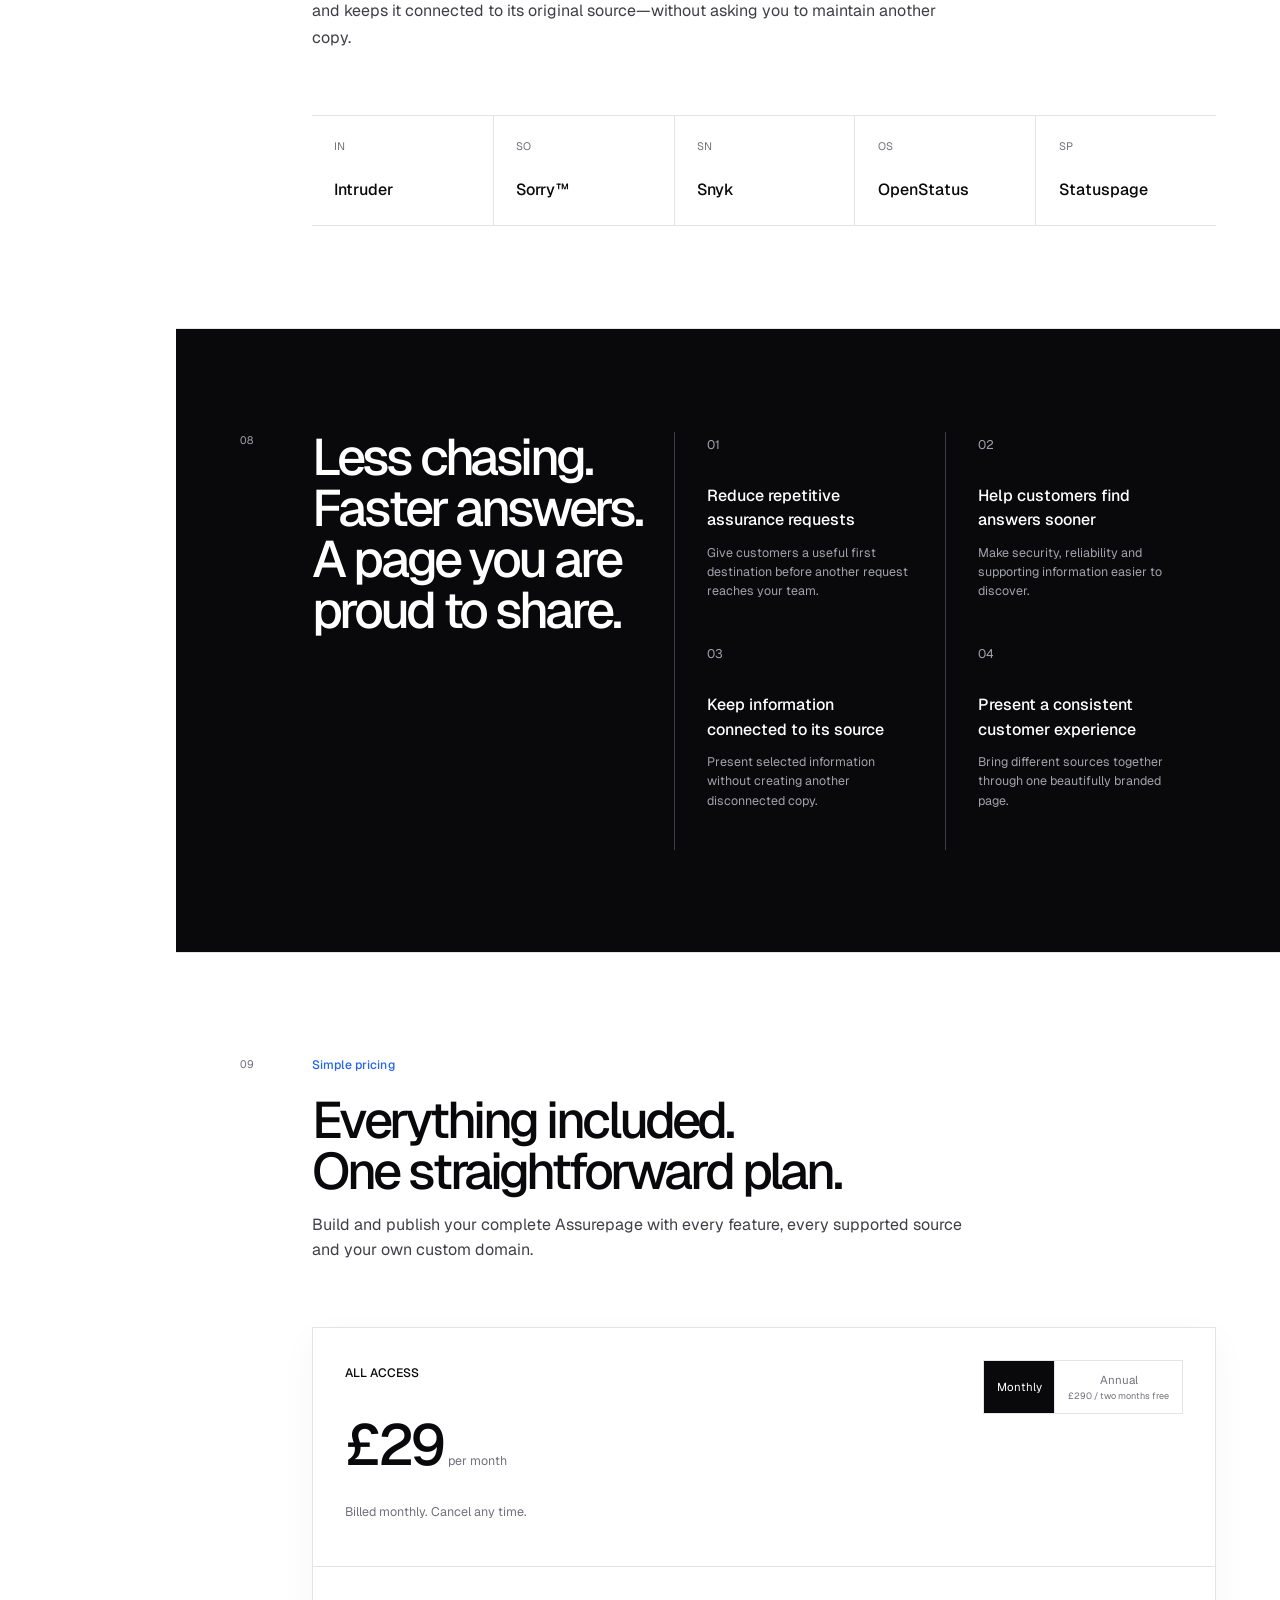
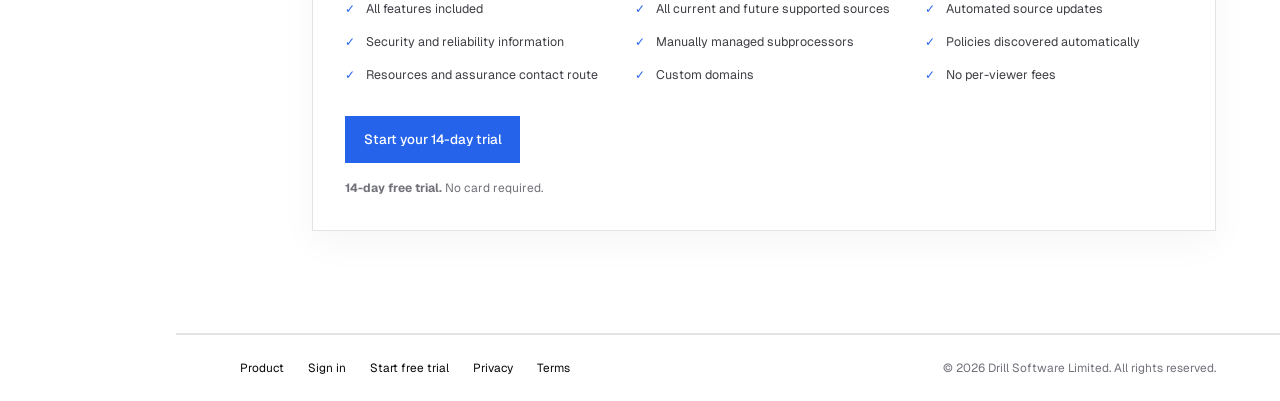
==== commit c7aa58c4: "New marketing website" ====
--- a/index.html
+++ b/index.html
@@ -3,143 +3,60 @@
 <head>
   <meta charset="utf-8">
   <meta name="viewport" content="width=device-width, initial-scale=1">
-  <title>AssurePage | Customer assurance platform</title>
-  <meta name="description" content="AssurePage brings security, compliance and reliability information together in one clear, branded customer assurance page.">
+  <title>Assurepage — Customer assurance, beautifully presented</title>
+  <meta name="description" content="Bring security, compliance and reliability information together in one beautifully branded customer assurance page. Start a 14-day trial—no card required.">
   <link rel="canonical" href="https://assurepage.com/">
-  <meta name="robots" content="index, follow">
-  <meta name="theme-color" content="#ffffff">
-  <meta property="og:type" content="website">
-  <meta property="og:site_name" content="AssurePage">
-  <meta property="og:title" content="AssurePage | Customer assurance platform">
-  <meta property="og:description" content="AssurePage brings security, compliance and reliability information together in one clear, branded customer assurance page.">
-  <meta property="og:url" content="https://assurepage.com/">
-  <meta property="og:image" content="https://assurepage.com/images/assurepage-og.png">
-  <meta name="twitter:card" content="summary_large_image">
-  <meta name="twitter:title" content="AssurePage | Customer assurance platform">
-  <meta name="twitter:description" content="AssurePage brings security, compliance and reliability information together in one clear, branded customer assurance page.">
-  <meta name="twitter:image" content="https://assurepage.com/images/assurepage-og.png">
-  <link rel="icon" href="/images/favicon.svg" type="image/svg+xml">
-  <link rel="icon" href="/images/32x32.png" sizes="32x32" type="image/png">
-  <link rel="icon" href="/images/16x16.png" sizes="16x16" type="image/png">
-  <link rel="apple-touch-icon" href="/images/128x128.png">
-  <link rel="manifest" href="/site.webmanifest">
-  <link rel="preconnect" href="https://fonts.bunny.net">
-  <link rel="preload" href="https://fonts.bunny.net/css?family=geist:400,500,600&display=swap" as="style">
-  <link rel="stylesheet" href="https://fonts.bunny.net/css?family=geist:400,500,600&display=swap">
-  <link rel="stylesheet" href="/styles.css">
-  <script src="/script.js" defer></script>
-  <script type="application/ld+json">
-  {"@context":"https://schema.org","@type":"SoftwareApplication","name":"AssurePage","applicationCategory":"BusinessApplication","operatingSystem":"Web","url":"https://assurepage.com/","description":"AssurePage brings security, compliance and reliability information together in one clear, branded customer assurance page."}
-  </script>
+  <meta name="robots" content="index, follow"><meta name="theme-color" content="#ffffff">
+  <meta property="og:type" content="website"><meta property="og:site_name" content="Assurepage"><meta property="og:url" content="https://assurepage.com/">
+  <meta property="og:title" content="Give customers one clear place to trust you"><meta property="og:description" content="Assurepage turns information from your existing sources into a clear, branded customer assurance page—automatically.">
+  <meta property="og:image" content="https://assurepage.com/images/assurepage-og.png"><meta name="twitter:card" content="summary_large_image">
+  <meta name="twitter:title" content="Give customers one clear place to trust you"><meta name="twitter:description" content="Assurepage turns information from your existing sources into a clear, branded customer assurance page—automatically."><meta name="twitter:image" content="https://assurepage.com/images/assurepage-og.png">
+  <link rel="icon" href="/images/favicon.svg" type="image/svg+xml"><link rel="manifest" href="/site.webmanifest">
+  <link rel="preconnect" href="https://fonts.bunny.net"><link rel="stylesheet" href="https://fonts.bunny.net/css?family=geist:400,500,600&display=swap">
+  <link rel="stylesheet" href="/styles.css"><script src="/script.js" defer></script>
 </head>
 <body>
-  <a class="skip-link" href="#main">Skip to content</a>
+  <a class="skip" href="#main">Skip to content</a>
+  <aside class="rail" aria-label="Primary navigation">
+    <a class="brand" href="/" aria-label="Assurepage home"><img src="/images/favicon.svg" alt=""></a>
+    <div class="rail-links"><nav><button data-scroll="product">Product</button><button data-scroll="how-it-works">How it works</button><button data-scroll="sources">Sources</button><button data-scroll="pricing">Pricing</button><a href="/help">Help</a></nav>
+    <div class="rail-account"><a href="https://app.assurepage.com/login">Sign in</a><a class="blue-link" href="https://app.assurepage.com/signup">Start free trial</a></div></div><span class="rail-mark">AP / 26</span>
+  </aside>
+  <header class="mobile-header">
+    <a class="brand" href="/" aria-label="Assurepage home"><img src="/images/favicon.svg" alt=""></a>
+    <button class="menu-button" type="button" aria-expanded="false" aria-controls="mobile-menu">Menu <i aria-hidden="true"></i></button>
+    <nav id="mobile-menu"><button data-scroll="product">Product</button><button data-scroll="how-it-works">How it works</button><button data-scroll="sources">Sources</button><button data-scroll="pricing">Pricing</button><a href="/help">Help</a><a href="https://app.assurepage.com/login">Sign in</a><a href="https://app.assurepage.com/signup">Start free trial</a></nav>
+  </header>
+
   <main id="main">
-    <section class="hero" aria-labelledby="hero-title">
-      <div class="hero-copy">
-        <a class="wordmark hero-wordmark" href="/" aria-label="AssurePage home"><img src="/images/favicon.svg" width="32" height="32" alt=""><span>AssurePage</span></a>
-        <p class="eyebrow">Customer assurance platform</p>
-        <h1 id="hero-title"><span class="title-line">Customer assurance,</span><br><span class="title-line">beautifully presented.</span></h1>
-        <p class="lede">AssurePage connects the security, compliance and reliability tools you already use and presents selected information through one clear, branded customer page.</p>
-        <button class="how-link" type="button" data-scroll-target="how-it-works" aria-controls="how-it-works">See how it works <span aria-hidden="true">↓</span></button>
-      </div>
+    <section class="hero chapter" id="product" tabindex="-1">
+      <div class="hero-copy"><h1><span>Give customers</span><span>one clear place</span><span>to trust you.</span></h1><p class="lede">Assurepage brings your security, reliability and assurance information together in one clear, branded customer page—automatically built from the places where that information already lives.</p><div class="actions"><a class="button primary" href="https://app.assurepage.com/signup">Start your 14-day trial</a><button class="text-action" data-scroll="how-it-works">See how your page is built ↓</button></div></div>
+      <div class="hero-preview"><span class="page-label">Published customer page / Acme</span><span class="page-state" data-stage-label>Page complete</span><div class="hero-crop">
+        <article class="customer-page complete build-page" data-active="complete" aria-label="Example published Acme customer assurance page">
+          <header class="customer-head"><div class="acme-logo">A</div><div class="customer-title"><h2>Acme</h2><p>Security, compliance and reliability information for Acme.</p><span>Last updated: 20 Jul 2026</span></div><div class="customer-actions" aria-hidden="true"><span>Visit website</span><span>Contact</span></div></header>
+          <section class="product-card security build-layer"><div class="surfaced">Surfaced / 01</div><div class="card-heading"><span class="icon"><svg viewBox="0 0 24 24" aria-hidden="true"><path d="M12 3 5 6v5c0 4.6 2.8 8.1 7 10 4.2-1.9 7-5.4 7-10V6l-7-3Z"></path><path d="m9 12 2 2 4-4"></path></svg></span><h3>Security</h3></div><p>Information about how Acme approaches security and protects its services.</p><div class="security-grid"><div><b>Evidence sources</b><div class="data-row"><span class="data-icon"><svg viewBox="0 0 20 20" aria-hidden="true"><circle cx="8.5" cy="8.5" r="4.5"></circle><path d="m12 12 4 4M6.5 8.5h4M8.5 6.5v4"></path></svg></span><span>Vulnerability scanning<small>Intruder · Last scanned 15 Jul 2026</small></span></div></div><div><b>Compliance</b><div class="data-row"><span class="data-icon"><img src="/images/product/cyber-essentials.svg" alt=""></span><span>Cyber Essentials<small>Certified · Expires 30 Jun 2027</small></span></div><div class="data-row compact"><span class="data-icon"><img src="/images/product/gdpr.svg" alt=""></span><span>GDPR<small>Aligned</small></span></div></div></div></section>
+          <div class="product-columns"><section class="product-card reliability build-layer"><div class="surfaced">Surfaced / 02</div><div class="card-heading"><span class="icon"><svg viewBox="0 0 24 24" aria-hidden="true"><path d="M4 12h3l2-5 4 10 2-5h5"></path></svg></span><h3>Reliability</h3></div><p>Current service availability and recent operational information.</p><div class="data-row rule"><span class="status-dot"></span><span>Operational<small>Acme · Live service status →</small></span></div></section><section class="product-card subprocessors build-layer"><div class="surfaced">Surfaced / 03</div><div class="card-heading"><span class="icon"><svg viewBox="0 0 24 24" aria-hidden="true"><circle cx="12" cy="12" r="9"></circle><path d="M3 12h18M12 3c2.4 2.5 3.6 5.5 3.6 9S14.4 18.5 12 21c-2.4-2.5-3.6-5.5-3.6-9S9.6 5.5 12 3Z"></path></svg></span><h3>Subprocessors</h3></div><p>Third-party services used by Acme.</p><div class="vendor-list"><span><i><img src="/images/product/heroku.png" alt=""></i>Heroku <small>Cloud hosting · United States</small></span><span><i><img src="/images/product/fastly.png" alt=""></i>Fastly <small>Edge network · Global</small></span></div></section></div>
+          <section class="product-card resources build-layer"><div class="surfaced">Surfaced / 04</div><div class="card-heading"><span class="icon"><svg viewBox="0 0 24 24" aria-hidden="true"><path d="M6 3h9l3 3v15H6V3Z"></path><path d="M14 3v4h4M9 11h6M9 15h6"></path></svg></span><h3>Resources</h3></div><p>Public policies, agreements and disclosure information from Acme.</p><div class="resource-grid"><span>Privacy Policy ↗<small>Original resource</small></span><span>Cookie Policy ↗<small>Original resource</small></span><span>Vulnerability Disclosure ↗<small>Original resource</small></span><span>Security Policy ↗<small>Original resource</small></span></div></section>
+        </article>
+      </div></div>
+    </section>
 
-      <div class="product-frame" aria-label="Example AssurePage customer assurance page for Acme">
-        <article class="product-page">
-          <header class="customer-summary">
-            <div class="customer-identity">
-              <span class="avatar" aria-hidden="true">A</span>
-              <div><h2>Acme</h2><p>Security, compliance and reliability information for Acme.</p><span class="customer-domain">acme.assure.page</span></div>
-            </div>
-            <div class="product-actions" aria-label="Example page actions"><span>Visit website</span><span>Contact</span></div>
-            <dl class="customer-meta">
-              <div><dt>Last updated</dt><dd>15 Jul 2026</dd></div>
-              <div><dt>Status</dt><dd><i aria-hidden="true"></i> Available</dd></div>
-            </dl>
-          </header>
-          <div class="assurance-layout">
-            <section class="assurance-panel security-panel">
-              <h3>Security</h3>
-              <strong>Cyber Essentials Plus</strong>
-              <p>Security assessment available.</p>
-              <div class="panel-routes"><span>View security assessment</span><span>Read policy</span></div>
-            </section>
-            <section class="assurance-panel">
-              <h3>Compliance</h3>
-              <strong>ISO 27001 certified</strong>
-              <p>Compliance certifications and data protection information.</p>
-              <div class="panel-routes"><span>View certification information</span></div>
-            </section>
-            <section class="assurance-panel" id="reliability">
-              <h3>Reliability</h3>
-              <strong>All systems operational</strong>
-              <p>Availability, maintenance and incident information.</p>
-              <div class="panel-routes"><span>View service status</span></div>
-            </section>
-          </div>
-          <p class="powered-by">Powered by AssurePage</p>
-        </article>
+    <section class="build" id="how-it-works" tabindex="-1" aria-label="How an Assurepage is built">
+      <div class="build-copy">
+        <article class="build-step" data-layer="security"><span class="chapter-no">03 / Layer 01</span><p class="eyebrow">Security</p><h2>Surface the security work already happening.</h2><p>Connect your security sources and choose what customers should see. Assurepage keeps the published information tied to where your team already maintains it.</p><strong>Answer common security questions before they reach your inbox.</strong></article>
+        <article class="build-step" data-layer="reliability"><span class="chapter-no">04 / Layer 02</span><p class="eyebrow">Reliability</p><h2>Make service health easy to understand.</h2><p>Bring current availability and recent operational context into the same customer experience, with a direct route to the live status source.</p><strong>Give customers the current picture without making them search for it.</strong></article>
+        <article class="build-step" data-layer="subprocessors"><span class="chapter-no">05 / Layer 03</span><p class="eyebrow">Subprocessors</p><h2>Be clear about who helps deliver your service.</h2><p>Add and maintain your subprocessors directly, including what each provider does and where its services are delivered.</p><p class="clarification">Maintained manually by your team.</p><strong>A straightforward answer without burying it inside a policy.</strong></article>
+        <article class="build-step" data-layer="resources"><span class="chapter-no">06 / Layer 04</span><p class="eyebrow">Resources</p><h2>Put the next document one click away.</h2><p>Assurepage automatically finds public assurance documents on your website and surfaces them on your page. The original documents stay exactly where they are.</p><strong>Your documents stay on your website. Customers know where to find them.</strong></article>
       </div>
     </section>
 
-    <section class="problem section-shell" id="how-it-works" aria-labelledby="problem-title">
-      <div class="narrative-copy">
-        <h2 id="problem-title">Your assurance information is already there. Your customers just can’t see it all in one place.</h2>
-        <p>Security and compliance information lives in one platform. Service status and incident history live somewhere else. Policies, certifications, assessments and controlled documents each have their own homes.</p>
-        <p>Customers must search across these sources—or ask your team for the same information again and again.</p>
-      </div>
-    </section>
+    <section class="sources chapter editorial" id="sources" tabindex="-1"><span class="chapter-no">07</span><div><p class="eyebrow">Connected sources</p><h2>Your page stays useful because your sources keep doing the work.</h2><p class="intro">Connect the systems your team already uses. Assurepage surfaces selected information and keeps it connected to its original source—without asking you to maintain another copy.</p><div class="source-list"><span>IN <b>Intruder</b></span><span>SO <b>Sorry™</b></span><span>SN <b>Snyk</b></span><span>OS <b>OpenStatus</b></span><span>SP <b>Statuspage</b></span></div></div></section>
 
-    <section class="explanation section-shell" aria-labelledby="explanation-title">
-      <div class="narrative-copy">
-        <h2 id="explanation-title">One clear, credible place to start.</h2>
-        <p>AssurePage brings selected information from your existing assurance tools together and presents it through a page that reflects your brand.</p>
-        <p>Your connected platforms remain the source of truth. When customers need detailed evidence, gated documents or deeper assessments, AssurePage directs them to the original source.</p>
-      </div>
-      <div class="process-flow" aria-label="How AssurePage works">
-        <article><h3><span>01.</span> Connect</h3><p>Bring together information from the assurance tools you already use.</p></article>
-        <article><h3><span>02.</span> Choose</h3><p>Select the security, compliance and reliability information to make public.</p></article>
-        <article><h3><span>03.</span> Publish</h3><p>Share one branded assurance page with customers, prospects and partners.</p></article>
-      </div>
-      <section class="tools-block" aria-labelledby="tools-title">
-        <h2 id="tools-title">Works with the tools you already use.</h2>
-        <p class="tools-intro">Connect the platforms behind your security, compliance, customer communication and vulnerability management.</p>
-        <div class="integration-index">
-          <article>
-            <svg class="integration-icon" viewBox="0 0 24 24" fill="none" stroke="currentColor" stroke-width="1.5" stroke-linecap="round" stroke-linejoin="round" aria-hidden="true"><path d="M12 3 19 6v5c0 4.6-2.9 8.1-7 10-4.1-1.9-7-5.4-7-10V6l7-3Z"/><path d="m9 12 2 2 4-4"/></svg>
-            <span>Security and compliance</span>
-            <h3>Risk Ledger</h3>
-          </article>
-          <i class="integration-divider" aria-hidden="true"></i>
-          <article>
-            <svg class="integration-icon" viewBox="0 0 24 24" fill="none" stroke="currentColor" stroke-width="1.5" stroke-linecap="round" aria-hidden="true"><circle cx="12" cy="12" r="1.5"/><path d="M8.5 8.5a5 5 0 0 0 0 7M15.5 8.5a5 5 0 0 1 0 7M5.5 5.5a9.2 9.2 0 0 0 0 13M18.5 5.5a9.2 9.2 0 0 1 0 13"/></svg>
-            <span>Communication</span>
-            <h3>Sorry™</h3>
-          </article>
-          <i class="integration-divider" aria-hidden="true"></i>
-          <article>
-            <svg class="integration-icon" viewBox="0 0 24 24" fill="none" stroke="currentColor" stroke-width="1.5" stroke-linecap="round" stroke-linejoin="round" aria-hidden="true"><circle cx="12" cy="12" r="8"/><circle cx="12" cy="12" r="4"/><path d="M12 4v2M20 12h-2M12 20v-2M4 12h2M12 12l5-5"/><circle cx="17" cy="7" r="1" fill="currentColor" stroke="none"/></svg>
-            <span>Vulnerability management</span>
-            <h3>Intruder</h3>
-          </article>
-        </div>
-      </section>
-    </section>
-    <section class="builder-note section-shell" aria-labelledby="builder-note-title">
-      <div class="builder-note-layout">
-        <h2 id="builder-note-title">Why I’m building AssurePage</h2>
-        <div class="builder-note-content">
-          <img class="builder-portrait" src="/images/nic_profile.jpg" width="104" height="104" alt="Portrait of Nic">
-          <div class="builder-note-copy">
-            <p>I’m Nic, building AssurePage in the UK.</p>
-            <p>My background is in service communications and customer assurance—responding to security and trust questions, working through assessments, and helping customers find the information they need.</p>
-            <p>I kept encountering the same problem: the information already existed, but it was scattered across platforms, policies, documents and teams. I’m building AssurePage to give it one clear customer-facing home.</p>
-            <a href="https://x.com/niccoatesuk" target="_blank" rel="noopener noreferrer" aria-label="Follow the build on X (opens in a new tab)">Follow the build on X →</a>
-          </div>
-        </div>
-      </div>
-    </section>
+    <section class="benefits chapter editorial"><span class="chapter-no">08</span><div class="benefit-lead"><h2>Less chasing.<br>Faster answers.<br>A page you are proud to share.</h2></div><div class="benefit-grid"><article><span>01</span><h3>Reduce repetitive assurance requests</h3><p>Give customers a useful first destination before another request reaches your team.</p></article><article><span>02</span><h3>Help customers find answers sooner</h3><p>Make security, reliability and supporting information easier to discover.</p></article><article><span>03</span><h3>Keep information connected to its source</h3><p>Present selected information without creating another disconnected copy.</p></article><article><span>04</span><h3>Present a consistent customer experience</h3><p>Bring different sources together through one beautifully branded page.</p></article></div></section>
+
+    <section class="pricing chapter editorial" id="pricing" tabindex="-1"><span class="chapter-no">09</span><div><div class="pricing-copy"><p class="eyebrow">Simple pricing</p><h2>Everything included.<br>One straightforward plan.</h2><p>Build and publish your complete Assurepage with every feature, every supported source and your own custom domain.</p></div><article class="price-panel"><div class="price-top"><div><span class="plan">All access</span><p class="price" aria-live="polite"><strong data-price>£29</strong> <span data-period>per month</span></p><p data-billing>Billed monthly. Cancel any time.</p></div><div class="billing" role="group" aria-label="Billing period"><button class="selected" type="button" data-billing-option="monthly" aria-pressed="true">Monthly</button><button type="button" data-billing-option="annual" aria-pressed="false">Annual <small>£290 / two months free</small></button></div></div><div class="saving" data-saving hidden>Save £58 compared with monthly billing — two months free.</div><ul><li>All features included</li><li>All current and future supported sources</li><li>Automated source updates</li><li>Security and reliability information</li><li>Manually managed subprocessors</li><li>Policies discovered automatically</li><li>Resources and assurance contact route</li><li>Custom domains</li><li>No per-viewer fees</li></ul><a class="button primary" href="https://app.assurepage.com/signup">Start your 14-day trial</a><p class="trial"><b>14-day free trial.</b> No card required.</p></article></div></section>
+
   </main>
-  <footer><p>AssurePage is currently in development.</p><p>© 2026 AssurePage</p></footer>
+  <footer><nav aria-label="Footer"><a href="/">Product</a><a href="https://app.assurepage.com/login">Sign in</a><a href="https://app.assurepage.com/signup">Start free trial</a><a href="/privacy">Privacy</a><a href="/terms">Terms</a></nav><p>© 2026 Drill Software Limited. All rights reserved.</p></footer>
 </body>
 </html>
--- a/styles.css
+++ b/styles.css
@@ -1,69 +1,149 @@
-:root{--white:#fff;--background:#fafafa;--ink:#09090b;--text:#52525b;--muted:#71717a;--border:#e4e4e7;--surface:#f4f4f5;--accent:#2f9bf4;--max:1360px;--pad:clamp(1.25rem,4vw,4rem)}
-*{box-sizing:border-box}html{scroll-behavior:smooth}body{margin:0;background:var(--white);color:var(--ink);font-family:Geist,Inter,ui-sans-serif,system-ui,-apple-system,BlinkMacSystemFont,"Segoe UI",sans-serif;font-size:16px;line-height:1.5;-webkit-font-smoothing:antialiased}a{color:inherit;text-decoration:none}a:focus-visible{outline:2px solid var(--accent);outline-offset:4px;border-radius:2px}.skip-link{position:fixed;top:1rem;left:1rem;z-index:10;padding:.7rem 1rem;background:var(--ink);color:var(--white);transform:translateY(-200%)}.skip-link:focus{transform:none}.site-header,footer{width:min(100%,var(--max));margin:auto;padding:1.35rem var(--pad);display:flex;align-items:center;justify-content:space-between;border-bottom:1px solid var(--border)}.wordmark{display:flex;align-items:center;gap:.65rem;font-weight:600;letter-spacing:-.02em}.wordmark img{display:block}.text-link{font-size:.875rem;font-weight:500}.text-link span,.button span{display:inline-block;margin-left:.25rem}.hero{width:min(100%,var(--max));margin:auto;padding:clamp(4.5rem,9vw,9rem) var(--pad) clamp(5rem,10vw,10rem);display:grid;grid-template-columns:minmax(0,.85fr) minmax(34rem,1.15fr);gap:clamp(3rem,7vw,7.5rem);align-items:center}.eyebrow,.mini-label,.section-heading>p{margin:0 0 1.6rem;color:var(--muted);font-size:.7rem;font-weight:600;letter-spacing:.14em;text-transform:uppercase}.hero h1{max-width:700px;margin:0;font-size:clamp(2.85rem,5vw,5.5rem);font-weight:500;line-height:.96;letter-spacing:-.065em}.lede{max-width:34rem;margin:2rem 0 2.2rem;color:var(--text);font-size:clamp(1.05rem,1.5vw,1.25rem);line-height:1.6}.button{display:inline-flex;align-items:center;padding:.85rem 1.1rem;background:var(--ink);color:var(--white);font-size:.875rem;font-weight:500;border:1px solid var(--ink);transition:background .2s,color .2s}.button:hover{background:var(--white);color:var(--ink)}.product-frame{min-width:0;overflow:hidden;border:1px solid #d4d4d8;background:var(--background);box-shadow:0 24px 60px rgba(24,24,27,.08)}.browser-bar{height:2.5rem;padding:0 .9rem;display:flex;align-items:center;gap:.32rem;border-bottom:1px solid var(--border);background:var(--surface)}.browser-bar>span{width:.42rem;height:.42rem;border-radius:50%;background:#d4d4d8}.browser-bar p{margin:auto;font-size:.6rem;color:var(--muted);transform:translateX(-1.4rem)}.product-page{margin:0;background:var(--white)}.product-header{padding:1.15rem 1.5rem;display:flex;align-items:center;justify-content:space-between;border-bottom:1px solid var(--border);font-size:.72rem}.company{display:flex;align-items:center;gap:.55rem}.avatar{display:grid;place-items:center;width:1.8rem;height:1.8rem;background:var(--ink);color:var(--white);font-size:.7rem}.product-brand{color:var(--muted)}.product-intro{padding:2.5rem 1.5rem 2rem}.product-intro h2{margin:0 0 .7rem;font-size:clamp(1.55rem,2.5vw,2.2rem);font-weight:500;letter-spacing:-.04em}.product-intro>p:not(.mini-label){max-width:31rem;margin:.35rem 0;color:var(--text);font-size:.76rem}.product-intro .updated{margin-top:1.3rem;color:var(--muted);font-size:.63rem}.mini-label{margin-bottom:.8rem;font-size:.58rem}.status-row{padding:.9rem 1.5rem;display:flex;justify-content:space-between;border-block:1px solid var(--border);font-size:.66rem;font-weight:500}.status-row i{display:inline-block;width:.45rem;height:.45rem;margin-right:.4rem;border-radius:50%;background:var(--accent)}.status-row a{color:var(--text)}.assurance-grid{display:grid;grid-template-columns:repeat(3,1fr)}.assurance-grid section{min-width:0;padding:1.5rem;border-right:1px solid var(--border)}.assurance-grid section:last-child{border:0}.section-number{margin:0;color:var(--muted);font-size:.55rem}.assurance-grid h3{margin:.4rem 0 1.2rem;font-size:.8rem;font-weight:600}.assurance-grid ul{margin:0;padding:0;list-style:none}.assurance-grid li{padding:.55rem 0;display:flex;flex-direction:column;gap:.12rem;border-top:1px solid var(--border);font-size:.59rem}.assurance-grid b{color:var(--muted);font-weight:400}.section-shell{width:min(100%,var(--max));margin:auto;padding:clamp(5rem,10vw,10rem) var(--pad)}.overview{border-top:1px solid var(--border)}.section-heading{display:flex;justify-content:space-between;align-items:start;margin-bottom:clamp(4rem,8vw,8rem)}.section-heading h2,.sources h2,.final-cta h2{margin:0;font-size:clamp(2.25rem,4.5vw,4.75rem);font-weight:500;line-height:1.04;letter-spacing:-.055em}.section-heading>p{margin-top:.5rem}.editorial-grid{display:grid;grid-template-columns:repeat(3,1fr);border-top:1px solid var(--ink)}.editorial-grid article{padding:1.4rem clamp(1rem,2.5vw,2.5rem) 0 0}.editorial-grid article+article{padding-left:clamp(1rem,2.5vw,2.5rem);border-left:1px solid var(--border)}.editorial-grid span{color:var(--muted);font-size:.7rem}.editorial-grid h3{margin:2.5rem 0 1rem;font-size:1.1rem;font-weight:500}.editorial-grid p{max-width:20rem;margin:0;color:var(--text)}.sources{display:grid;grid-template-columns:1fr 1fr;gap:clamp(3rem,10vw,10rem);border-top:1px solid var(--border)}.sources-copy>p:last-child{max-width:31rem;margin:1.8rem 0 0;color:var(--text);font-size:1.05rem}.source-list{margin:0}.source-list div{padding:1.3rem 0;display:flex;justify-content:space-between;gap:1rem;border-bottom:1px solid var(--border)}.source-list div:first-child{border-top:1px solid var(--border)}.source-list dt{color:var(--text)}.source-list dd{margin:0;font-weight:500;text-align:right}.final-cta{padding:clamp(6rem,12vw,12rem) var(--pad);background:var(--background);text-align:center;border-block:1px solid var(--border)}.final-cta h2{max-width:850px;margin:0 auto 2.5rem}.final-cta .eyebrow{margin-bottom:2rem}footer{padding-block:2rem;border:0;color:var(--muted);font-size:.8rem}footer nav{display:flex;gap:1.5rem}footer p{margin:0}
-.not-found h1{margin:0;font-size:clamp(2.5rem,6vw,5rem);font-weight:500;line-height:1;letter-spacing:-.055em}.not-found .lede{margin-inline:auto}@media(max-width:900px){.hero{grid-template-columns:1fr}.product-frame{max-width:680px}.sources{grid-template-columns:1fr}.sources-copy{max-width:650px}}
-@media(max-width:600px){.site-header{padding-block:1rem}.site-header .wordmark img{width:24px;height:24px}.hero{padding-top:4rem}.hero h1{font-size:clamp(2.35rem,13vw,3.2rem)}.product-frame{width:100%}.status-row{flex-wrap:wrap;gap:.5rem}.assurance-grid{grid-template-columns:1fr}.assurance-grid section{border-right:0;border-bottom:1px solid var(--border)}.assurance-grid section:last-child{border-bottom:0}.assurance-grid li{flex-direction:row;justify-content:space-between}.section-heading{display:block}.section-heading>p{margin-top:1.25rem}.editorial-grid{grid-template-columns:1fr}.editorial-grid article,.editorial-grid article+article{padding:1.5rem 0 2.5rem;border-left:0;border-bottom:1px solid var(--border)}.editorial-grid h3{margin:1.5rem 0 .75rem}.source-list div{font-size:.9rem}.product-intro{padding-top:2rem}footer{align-items:flex-start;gap:1rem;flex-direction:column}}
-@media(max-width:360px){.site-header{gap:.75rem}.site-header .wordmark{font-size:.9rem}.site-header .text-link{font-size:.76rem}.hero h1{font-size:2.35rem}.product-header,.product-intro,.status-row,.assurance-grid section{padding-inline:1rem}}
-@media(prefers-reduced-motion:reduce){html{scroll-behavior:auto}.button{transition:none}}
+:root{--ink:#09090b;--text:#3f3f46;--muted:#71717a;--line:#e4e4e7;--line2:#d4d4d8;--soft:#fafafa;--blue:#2563eb;--rail:176px;--pad:clamp(2rem,5vw,6rem)}
+*{box-sizing:border-box}html{scroll-behavior:smooth}body{margin:0;background:#fff;color:var(--ink);font:400 16px/1.55 Geist,Arial,sans-serif;-webkit-font-smoothing:antialiased}a{color:inherit;text-decoration:none}button{font:inherit;color:inherit}.skip{position:fixed;z-index:100;top:.75rem;left:.75rem;padding:.7rem 1rem;background:var(--ink);color:#fff;transform:translateY(-160%)}.skip:focus{transform:none}a:focus-visible,button:focus-visible{outline:2px solid var(--blue);outline-offset:3px}section[tabindex="-1"]:focus-visible{outline:none}section[tabindex="-1"]:focus-visible .eyebrow{outline:2px solid var(--blue);outline-offset:4px;width:max-content}.rail{position:fixed;z-index:20;inset:0 auto 0 0;width:var(--rail);display:flex;flex-direction:column;padding:2rem 1.6rem;border-right:1px solid var(--line);background:#fff}.brand{display:flex;align-items:center;gap:.75rem;font-weight:600;letter-spacing:-.03em}.brand img{width:32px;height:32px}.rail nav{display:flex;flex-direction:column;align-items:flex-start;gap:1.15rem;margin-top:5rem}.rail nav button,.rail nav a,.rail-account a{padding:0;border:0;background:none;font-size:.82rem;cursor:pointer}.rail nav button:hover,.rail nav a:hover,footer a:hover,footer button:hover{color:var(--blue)}.rail nav [aria-current="page"],.mobile-header nav [aria-current="page"]{color:var(--blue)}.rail-account{display:flex;flex-direction:column;gap:1rem;margin-top:2.5rem;padding-top:1.5rem;border-top:1px solid var(--line)}.blue-link,.outcome,.build-step strong{color:var(--blue)}.rail-mark{margin-top:auto;color:var(--muted);font-size:.65rem;letter-spacing:.12em}.mobile-header{display:none}.chapter,.build,footer{margin-left:var(--rail)}.chapter{border-bottom:1px solid var(--line)}
+.hero{min-height:100vh;display:grid;grid-template-columns:minmax(330px,.72fr) minmax(560px,1.28fr);gap:clamp(3rem,5vw,6rem);align-items:start;padding:clamp(5rem,7vw,6.5rem) var(--pad) 3rem}.hero-copy{padding-top:1rem}.eyebrow{margin:0 0 1.25rem;color:var(--blue);font-size:.76rem;font-weight:500;letter-spacing:.01em}.hero h1,.editorial h2,.build-step h2{margin:0;max-width:760px;font-size:clamp(2.6rem,4.4vw,5rem);font-weight:500;line-height:1;letter-spacing:-.06em}.hero h1{font-size:clamp(3rem,4.8vw,5.2rem)}.lede,.intro{max-width:650px;margin:1.7rem 0 0;color:var(--text);font-size:1rem;line-height:1.65}.actions{display:flex;align-items:center;gap:1.4rem;margin-top:2rem}.button{display:inline-flex;min-height:46px;align-items:center;justify-content:center;padding:.75rem 1.1rem;border:1px solid var(--ink);background:#fff;font-size:.84rem;font-weight:500}.primary{border-color:var(--blue);background:var(--blue);color:#fff}.text-action,.scroll-cue{padding:.65rem 0;border:0;background:none;color:var(--blue);font-size:.84rem;cursor:pointer}.note{margin:.65rem 0 0;color:var(--muted);font-size:.75rem}.hero-preview{min-width:0}.page-label,.stage-meta{color:var(--muted);font-size:.64rem;letter-spacing:.08em;text-transform:uppercase}.hero-crop{position:relative;height:min(68vh,680px);margin-top:.65rem;overflow:hidden}.hero-crop:after{content:"";position:absolute;inset:auto 0 0;height:80px;background:linear-gradient(transparent,#fff);pointer-events:none}.customer-page{padding:1.1rem;border:1px solid var(--line2);background:#fff;box-shadow:0 18px 55px rgba(9,9,11,.07)}.customer-head{position:relative;display:grid;grid-template-columns:40px 1fr auto;gap:1rem;align-items:start;padding:1rem;border:1px solid var(--line);background:var(--soft);overflow:hidden}.customer-head:after{content:"";position:absolute;inset:0 0 0 62%;background-image:linear-gradient(var(--line) 1px,transparent 1px),linear-gradient(90deg,var(--line) 1px,transparent 1px);background-size:22px 22px;opacity:.45}.acme-logo{position:relative;z-index:1;display:grid;place-items:center;width:38px;height:38px;background:var(--ink);color:#fff;font-weight:600}.customer-title,.customer-actions{position:relative;z-index:1}.customer-title h2{margin:0;font-size:1.12rem}.customer-title p{margin:.1rem 0;color:var(--text);font-size:.67rem}.customer-title span{color:var(--muted);font-size:.6rem}.customer-actions{display:flex;gap:.45rem}.customer-actions a{padding:.4rem .55rem;border:1px solid var(--ink);background:#fff;font-size:.6rem}.customer-actions a:last-child{background:var(--ink);color:#fff}.product-card{position:relative;padding:1rem;border:1px solid var(--line);border-top-color:var(--ink);background:#fff}.customer-page>.product-card{margin-top:.8rem}.product-columns{display:grid;grid-template-columns:1fr 1fr;gap:.8rem;margin-top:.8rem}.card-heading{display:flex;align-items:center;gap:.6rem}.card-heading h3{margin:0;font-size:.74rem;font-weight:500}.icon{display:grid;place-items:center;width:25px;height:25px;background:#f4f4f5;color:var(--muted);font-size:.68rem}.product-card>p{margin:.65rem 0;color:var(--muted);font-size:.6rem}.security-grid{display:grid;grid-template-columns:1fr 1fr;gap:1.2rem;padding-top:.7rem;border-top:1px solid var(--line)}.security-grid b{font-size:.6rem}.data-row{display:flex;gap:.55rem;align-items:start;margin-top:.55rem;font-size:.62rem}.data-row small,.vendor-list small,.resource-grid small{display:block;color:var(--muted)}.data-icon{display:grid;place-items:center;flex:none;width:23px;height:23px;border:1px solid var(--line);color:var(--muted)}.data-icon.blue{color:var(--blue)}.data-icon.amber{color:#d97706}.data-row.compact{margin-top:.4rem}.status-dot{width:8px;height:8px;margin:6px 7px;background:#16a34a}.rule{padding-block:.55rem;border-block:1px solid var(--line)}.incident{display:flex;flex-direction:column;margin-top:.6rem;font-size:.58rem}.incident b{color:var(--muted);font-weight:500;text-transform:uppercase}.incident strong{font-weight:500}.vendor-list{display:flex;flex-direction:column;border-top:1px solid var(--line)}.vendor-list>span{position:relative;padding:.4rem 0 .4rem 1.7rem;border-bottom:1px solid var(--line);font-size:.6rem}.vendor-list i{position:absolute;left:0;top:.45rem;display:grid;place-items:center;width:18px;height:18px;background:#f4f4f5;color:var(--blue);font-style:normal}.list-link{display:block;margin-top:.5rem;font-size:.58rem}.resource-grid{display:grid;grid-template-columns:repeat(4,1fr);gap:.7rem;padding-top:.65rem;border-top:1px solid var(--line);font-size:.57rem}.scroll-cue{display:block;margin-top:.7rem}
+.editorial{position:relative;display:grid;grid-template-columns:72px minmax(0,1fr);padding:clamp(5rem,8vw,9rem) var(--pad)}.chapter-no{color:var(--muted);font-size:.68rem;font-variant-numeric:tabular-nums}.editorial>div{max-width:1220px}.editorial h2{font-size:clamp(2.3rem,4vw,4.5rem)}.problem-lines{display:grid;grid-template-columns:repeat(3,1fr);gap:clamp(2rem,5vw,6rem);margin-top:4rem;padding-top:1.4rem;border-top:1px solid var(--line)}.problem-lines span{color:var(--blue);font-size:.68rem}.problem-lines h3{margin:1.3rem 0 .45rem;font-size:1rem;font-weight:500}.problem-lines p{max-width:280px;margin:0;color:var(--text);font-size:.86rem}.outcome{margin-top:3rem;font-size:.9rem;font-weight:500}
+.build{position:relative;display:grid;grid-template-columns:minmax(320px,.78fr) minmax(520px,1.22fr);gap:clamp(3rem,6vw,7rem);padding:0 var(--pad)}.build-copy{padding-left:72px}.build-step{min-height:92vh;display:flex;flex-direction:column;justify-content:center;max-width:470px;padding:5rem 0}.build-step .chapter-no{margin-bottom:2.2rem}.build-step h2{font-size:clamp(2.2rem,3.4vw,3.7rem)}.build-step>p:not(.eyebrow){color:var(--text)}.build-step strong{display:block;margin-top:1.4rem;font-size:.88rem;font-weight:500}.clarification{padding-left:1rem;border-left:2px solid var(--blue);font-size:.84rem}.build-stage{position:sticky;top:4vh;align-self:start;height:96vh;padding-top:2rem;overflow:hidden}.stage-meta{display:flex;justify-content:space-between;margin-bottom:.6rem}.build-page{max-width:760px;transform-origin:top center;transition:height .45s ease}.build-layer{transition:opacity .35s ease,transform .35s ease,border-color .35s ease;transform-origin:top}.build-layer .surfaced{display:none;position:absolute;top:-1px;right:.8rem;padding:.22rem .45rem;background:var(--blue);color:#fff;font-size:.52rem;letter-spacing:.06em;text-transform:uppercase}.build-page[data-active="security"] .reliability,.build-page[data-active="security"] .subprocessors,.build-page[data-active="security"] .resources{display:none}.build-page[data-active="reliability"] .subprocessors,.build-page[data-active="reliability"] .resources{display:none}.build-page[data-active="subprocessors"] .resources{display:none}.build-page:not([data-active="complete"]) .build-layer{opacity:.42}.build-page[data-active="security"] .security,.build-page[data-active="reliability"] .reliability,.build-page[data-active="subprocessors"] .subprocessors,.build-page[data-active="resources"] .resources{opacity:1;border-color:var(--blue);transform:translateY(-3px)}.build-page[data-active="security"] .security .surfaced,.build-page[data-active="reliability"] .reliability .surfaced,.build-page[data-active="subprocessors"] .subprocessors .surfaced,.build-page[data-active="resources"] .resources .surfaced{display:block}
+.source-list{display:grid;grid-template-columns:repeat(5,1fr);margin-top:4rem;border-block:1px solid var(--line)}.source-list span{padding:1.4rem;color:var(--muted);font-size:.68rem}.source-list span+span{border-left:1px solid var(--line)}.source-list b{display:block;margin-top:1.4rem;color:var(--ink);font-size:1rem;font-weight:500}.source-rules{display:grid;grid-template-columns:repeat(4,1fr);gap:2rem;margin-top:3rem}.source-rules p{margin:0;color:var(--text);font-size:.82rem}.source-rules b{display:block;color:var(--ink)}.steps{display:grid;grid-template-columns:repeat(3,1fr);gap:4rem;margin-top:4rem;padding-top:1.4rem;border-top:1px solid var(--line)}.steps span{color:var(--blue);font-size:.7rem}.steps h3{margin:1.4rem 0 .6rem;font-size:1.15rem;font-weight:500}.steps p,.positioning{color:var(--text);font-size:.88rem}.positioning{margin-top:4rem;padding-top:1.4rem;border-top:1px solid var(--line)}
+.benefits{grid-template-columns:72px .8fr 1.2fr;background:var(--ink);color:#fff}.benefits .chapter-no{color:#a1a1aa}.benefit-lead h2{font-size:clamp(2.3rem,4vw,4.4rem)}.benefit-grid{display:grid;grid-template-columns:1fr 1fr}.benefit-grid article{padding:0 2rem 2.5rem;border-left:1px solid #3f3f46}.benefit-grid span,.benefit-grid p{color:#a1a1aa;font-size:.78rem}.benefit-grid h3{margin:1.7rem 0 .6rem;font-size:1rem;font-weight:500}.benefit-grid p{margin:0}.pricing-copy>p:last-child{max-width:650px;color:var(--text)}.price-panel{margin-top:4rem;border:1px solid var(--line);box-shadow:0 12px 35px rgba(9,9,11,.04)}.price-top{display:flex;justify-content:space-between;gap:2rem;padding:2rem}.plan{font-size:.76rem;font-weight:500;text-transform:uppercase}.price{margin:1rem 0 .2rem}.price strong{font-size:3.6rem;font-weight:500;letter-spacing:-.06em}.price span,.price-top>div>p:last-child{color:var(--muted);font-size:.78rem}.billing{display:flex;align-self:start;border:1px solid var(--line)}.billing button{padding:.65rem .8rem;border:0;background:#fff;color:var(--muted);font-size:.72rem;cursor:pointer}.billing button+button{border-left:1px solid var(--line)}.billing button.selected{background:var(--ink);color:#fff}.billing small{display:block;font-size:.57rem}.saving{padding:.7rem 2rem;background:#eff6ff;color:#1d4ed8;font-size:.8rem}.price-panel ul{display:grid;grid-template-columns:repeat(3,1fr);gap:.85rem 2rem;margin:0;padding:2rem;list-style:none;border-top:1px solid var(--line)}.price-panel li{position:relative;padding-left:1.3rem;color:var(--text);font-size:.78rem}.price-panel li:before{content:"✓";position:absolute;left:0;color:var(--blue)}.price-panel>.button{margin:0 2rem}.trial{margin:1rem 2rem 2rem;color:var(--muted);font-size:.75rem}.final>div{display:grid;grid-template-columns:1fr auto;align-items:end;gap:1rem 4rem}.final p{max-width:600px;color:var(--text)}.final .button{grid-column:2;grid-row:1/3}.final .note{grid-column:2;grid-row:3}footer{display:grid;grid-template-columns:1fr 2fr 1.2fr;gap:3rem;padding:3.5rem var(--pad);font-size:.72rem}.footer-brand p,.legal{color:var(--muted)}footer nav{display:flex;flex-wrap:wrap;align-content:start;gap:1rem 1.5rem}footer nav button{padding:0;border:0;background:none;cursor:pointer}.legal p{margin:0 0 .5rem}
+@media(max-width:1180px){:root{--rail:164px}.hero{grid-template-columns:1fr;padding-top:5rem}.hero-copy{max-width:720px}.hero-crop{height:650px}.build{grid-template-columns:minmax(280px,.8fr) minmax(440px,1.2fr);gap:3rem}.build-copy{padding-left:40px}.build-page{transform:scale(.9)}.benefits{grid-template-columns:60px 1fr}.benefit-grid{grid-column:2;margin-top:3rem}.editorial{grid-template-columns:60px 1fr}.source-rules{grid-template-columns:1fr 1fr}}
+@media(max-width:850px){.rail{display:none}.mobile-header{position:sticky;z-index:30;top:0;display:flex;align-items:center;justify-content:space-between;min-height:66px;padding:0 1.25rem;border-bottom:1px solid var(--line);background:rgba(255,255,255,.97)}.mobile-header .brand img{width:28px;height:28px}.mobile-header nav{position:absolute;top:66px;left:0;right:0;display:none;flex-direction:column;padding:1rem 1.25rem 1.5rem;border-bottom:1px solid var(--line);background:#fff}.mobile-header nav.open{display:flex}.mobile-header nav a,.mobile-header nav button{padding:.7rem 0;border:0;background:none;text-align:left}.menu-button{display:flex;align-items:center;gap:.6rem;border:0;background:none}.menu-button i,.menu-button i:before{display:block;width:18px;height:1px;background:var(--ink);content:""}.menu-button i:before{transform:translateY(-5px)}.chapter,.build,footer{margin-left:0}.hero{min-height:0;padding:4.5rem var(--pad)}.hero-crop{height:620px}.build{display:block;padding-inline:var(--pad)}.build-copy{padding:0}.build-step{min-height:0;padding:5rem 0 2rem}.build-stage{position:relative;top:auto;height:auto;padding:0 0 5rem;overflow:visible}.build-page{transform:none}.stage-meta{display:none}.build-step:not(:first-child){border-top:1px solid var(--line)}.build-step.completed{padding-bottom:3rem}.build-page[data-active] .build-layer{display:block;opacity:1;transform:none;border-color:var(--line)}.build-layer .surfaced{display:none!important}.source-list{grid-template-columns:repeat(3,1fr)}.source-list span:nth-child(4){border-left:0}.source-list span:nth-child(n+4){border-top:1px solid var(--line)}.benefits{grid-template-columns:60px 1fr}.benefit-grid{grid-template-columns:1fr 1fr}.price-panel ul{grid-template-columns:1fr 1fr}.final>div{display:block}.final .button{margin-top:1.5rem}footer{grid-template-columns:1fr 1fr}.legal{grid-column:1/-1}}
+@media(max-width:600px){:root{--pad:1.25rem}.hero{padding-block:4rem}.hero h1{font-size:clamp(2.8rem,14vw,4.2rem)}.actions{align-items:flex-start;flex-direction:column;gap:.3rem}.hero-crop{height:570px}.customer-page{padding:.65rem}.customer-head{grid-template-columns:34px 1fr}.customer-actions{grid-column:2}.product-columns,.security-grid{grid-template-columns:1fr}.resource-grid{grid-template-columns:1fr 1fr}.editorial{grid-template-columns:1fr;padding-block:4.5rem}.chapter-no{margin-bottom:1.5rem}.problem-lines,.steps,.source-rules{grid-template-columns:1fr;gap:2rem}.source-list{grid-template-columns:1fr 1fr}.source-list span:nth-child(n){border-left:0;border-top:1px solid var(--line)}.source-list span:nth-child(even){border-left:1px solid var(--line)}.source-list span:first-child,.source-list span:nth-child(2){border-top:0}.benefits{grid-template-columns:1fr}.benefit-grid,.benefit-lead{grid-column:1}.benefit-grid{grid-template-columns:1fr;margin-top:2rem}.benefit-grid article{padding:1.5rem 0;border-left:0;border-top:1px solid #3f3f46}.price-top{flex-direction:column}.billing{width:100%}.billing button{flex:1}.price-panel ul{grid-template-columns:1fr}.price-panel ul,.price-top{padding:1.4rem}.price-panel>.button{margin-inline:1.4rem}.trial{margin-inline:1.4rem}footer{grid-template-columns:1fr}.legal{grid-column:auto}}
+@media(prefers-reduced-motion:reduce){html{scroll-behavior:auto}*{animation-duration:.01ms!important;transition-duration:.01ms!important}.build-stage{position:relative;top:auto;height:auto}.build-step{min-height:0}.build-page[data-active] .build-layer{display:block;opacity:1;transform:none}}
 
-/* Product preview mirrors the customer-facing assurance page. */
-.product-frame{border:0;background:transparent;box-shadow:none;overflow:visible}.product-page{padding:2rem;background:var(--white);border:1px solid var(--border);box-shadow:0 24px 60px rgba(24,24,27,.06)}.customer-summary{position:relative;display:grid;grid-template-columns:1fr auto;gap:1rem;padding:1.5rem;border:1px solid var(--border);border-radius:.45rem;overflow:hidden;background:var(--background)}.customer-summary::after{content:"";position:absolute;inset:0 0 0 55%;background-image:linear-gradient(var(--border) 1px,transparent 1px),linear-gradient(90deg,var(--border) 1px,transparent 1px);background-size:22px 22px;opacity:.35;mask-image:linear-gradient(90deg,transparent,#000);pointer-events:none}.customer-identity,.product-actions,.customer-meta{position:relative;z-index:1}.customer-identity{display:flex;align-items:flex-start;gap:1rem}.customer-identity .avatar{flex:0 0 auto;width:2.8rem;height:2.8rem;border-radius:.3rem;font-size:.9rem;font-weight:600}.customer-identity h2{margin:0;font-size:1.45rem;font-weight:600;letter-spacing:-.04em}.customer-identity p{margin:.25rem 0 0;color:var(--text);font-size:.72rem}.product-actions{display:flex;gap:.5rem;align-items:start}.product-actions a{padding:.5rem .65rem;border:1px solid #d4d4d8;border-radius:.3rem;background:var(--white);font-size:.65rem;font-weight:500}.product-actions a:last-child{border-color:var(--ink);background:var(--ink);color:var(--white)}.customer-meta{grid-column:1/-1;display:flex;gap:2rem;margin:0 0 0 3.8rem}.customer-meta div{display:flex;gap:.45rem;font-size:.65rem}.customer-meta dt{color:var(--muted)}.customer-meta dd{margin:0;font-weight:500}.customer-meta i{display:inline-block;width:.38rem;height:.38rem;margin-right:.25rem;border-radius:50%;background:var(--ink)}.assurance-layout{display:grid;grid-template-columns:1fr 1fr;gap:1.25rem;margin-top:2.6rem}.assurance-panel{position:relative;min-height:7.7rem;padding:1.35rem 1.25rem 1rem;border:1px solid var(--border);border-radius:.45rem}.security-panel{grid-column:1/-1}.assurance-panel h3{position:absolute;top:0;left:1.15rem;display:flex;align-items:center;gap:.5rem;margin:0;padding:0 .5rem 0 0;background:var(--white);font-size:.78rem;font-weight:500;transform:translateY(-50%)}.panel-icon{display:grid;place-items:center;width:2rem;height:2rem;border-radius:.3rem;background:var(--surface);color:var(--muted);font-size:.8rem}.assurance-panel strong{display:block;margin:.15rem 0 .35rem;font-size:.68rem;font-weight:500}.assurance-panel p{max-width:24rem;margin:0;color:var(--muted);font-size:.67rem;line-height:1.55}.powered-by{margin:2.8rem 0 0;color:var(--muted);font-size:.58rem}
-@media(max-width:600px){.product-page{padding:1rem}.customer-summary{grid-template-columns:1fr;padding:1rem}.customer-identity p{font-size:.66rem}.product-actions{grid-row:3}.customer-meta{margin:0;gap:1rem;flex-wrap:wrap}.assurance-layout{grid-template-columns:1fr;margin-top:2.25rem}.security-panel{grid-column:auto}.assurance-panel{min-height:8rem}.powered-by{margin-top:2rem}}
+/* Three-column opening narrative: navigation / copy / one persistent page. */
+@media(min-width:851px){
+  .rail{border-right:1px dashed var(--line2)}
+  .hero{height:100vh;grid-template-columns:44% 56%;gap:0;padding:0;overflow:hidden}
+  .hero-copy{min-height:100vh;padding:clamp(5rem,7vw,6.5rem) clamp(2rem,4vw,4.5rem);border-right:1px dashed var(--line2)}
+  .hero-preview{min-height:100vh;padding:clamp(4rem,5vw,5rem) var(--pad) 2rem clamp(2rem,4vw,4.5rem)}
+  .page-state{float:right;color:var(--blue);font-size:.64rem;letter-spacing:.06em;text-transform:uppercase}
+  .hero-crop{height:auto;max-height:calc(100vh - 8rem);overflow:hidden}
+  .hero-crop:after{display:none}
+  .hero-preview.is-pinned{position:fixed;z-index:10;top:0;right:0;left:calc(44vw + 98px);height:100vh;min-height:0;padding:2rem var(--pad) 1rem clamp(2rem,4vw,4.5rem);border-left:1px dashed var(--line2);background:#fff;transform:translateY(var(--page-exit,0px));will-change:transform}
+  .hero-preview.is-pinned .hero-crop{max-height:calc(100vh - 4rem)}
+  .problem{display:block;width:calc(44vw - 77px);min-height:100vh;padding:clamp(5rem,8vw,8rem) clamp(2rem,4vw,4.5rem);border-right:1px dashed var(--line2)}
+  .problem>div{max-width:520px}
+  .problem-lines{grid-template-columns:1fr;gap:1.6rem;margin-top:3rem}
+  .problem-lines article{display:grid;grid-template-columns:32px 1fr;column-gap:1rem}
+  .problem-lines article h3{margin:0}
+  .problem-lines article p{grid-column:2}
+  .build{display:block;width:calc(44vw - 77px);padding:0 clamp(2rem,4vw,4.5rem);border-right:1px dashed var(--line2)}
+  .build-copy{padding:0}
+  .build-step{min-height:92vh;max-width:500px}
+  .build-stage{display:none}
+}
+@media(min-width:851px) and (max-width:1180px){
+  .hero-preview.is-pinned{left:calc(44vw + 92px)}
+  .problem,.build{width:calc(44vw - 72px)}
+}
+@media(min-width:851px) and (max-height:820px){
+  .hero-preview{padding-top:1rem;padding-bottom:.5rem}
+  .hero-preview .hero-crop{max-height:calc(100vh - 2.5rem)}
+  .hero-preview .customer-page{transform:scale(.86);transform-origin:top left;width:116.25%}
+  .hero-preview.is-pinned{padding-top:1rem;padding-bottom:.5rem}
+  .hero-preview.is-pinned .hero-crop{max-height:calc(100vh - 2.5rem)}
+  .hero-preview.is-pinned .customer-page{transform:scale(.86);transform-origin:top left;width:116.25%}
+}
+@media(max-width:850px){
+  .page-state{display:none}
+  .build-stage{display:none}
+}
 
-/* Editorial revision */
-.site-header{min-height:3.75rem;padding-block:.9rem;border-bottom:0;justify-content:flex-start}.site-header .wordmark{font-size:1rem}.hero{grid-template-columns:minmax(0,.85fr) minmax(35rem,1.15fr);padding-top:clamp(4rem,7vw,7rem)}.hero h1{font-size:clamp(2.5rem,3.6vw,3.25rem);line-height:1}.how-link{display:inline-block;padding:.25rem 0;border-bottom:1px solid var(--border);color:var(--text);font-size:.9rem;font-weight:500}.how-link:hover{border-color:var(--ink);color:var(--ink)}
-.product-actions span{padding:.5rem .65rem;border:1px solid #d4d4d8;border-radius:.3rem;background:var(--white);font-size:.65rem;font-weight:500}.product-actions span:last-child{border-color:var(--ink);background:var(--ink);color:var(--white)}
-.benefits{border-top:1px solid var(--border)}.benefits-intro{display:grid;grid-template-columns:1.15fr .85fr;gap:clamp(3rem,8vw,8rem);align-items:end;margin-bottom:clamp(4rem,7vw,7rem)}.benefits-intro h2,.sources h2,.final-cta h2{margin:0;font-size:clamp(2.15rem,4vw,4.25rem);font-weight:500;line-height:1.04;letter-spacing:-.055em}.benefits-intro p{max-width:34rem;margin:0;color:var(--text);font-size:1.05rem}.editorial-grid{border-top:1px solid var(--border)}.editorial-grid h3{margin:1.2rem 0 .85rem}.editorial-grid article{padding-top:0}.editorial-grid article+article{border-left:1px solid var(--border)}
-.sources{border-top:1px solid var(--border)}.sources-copy>p:last-child{line-height:1.65}.source-table h3{margin:0 0 1rem;font-size:.75rem;font-weight:600;letter-spacing:.08em;text-transform:uppercase}.source-list div{padding:1.1rem 0}.source-list dt{color:var(--text)}.source-list dd{font-weight:400;color:var(--ink)}
-.final-cta{background:var(--white);text-align:center}.final-cta>p{margin:0 0 1.5rem;color:var(--muted);font-size:.9rem}.final-cta h2{max-width:900px;margin:0 auto}.final-cta+.footer{border-top:0}footer{justify-content:flex-start;padding-block:1.5rem;font-size:.72rem}
-@media(max-width:900px){.hero{grid-template-columns:1fr}.benefits-intro{grid-template-columns:1fr;gap:1.5rem}.product-frame{max-width:760px}.product-page,.product-frame:hover .product-page{transform:none}}
-@media(max-width:600px){.hero h1{font-size:clamp(2.35rem,12vw,3rem)}.benefits-intro h2,.sources h2,.final-cta h2{font-size:clamp(2rem,10vw,2.8rem)}.editorial-grid article+article{border-left:0}.product-page,.product-frame:hover .product-page{transform:none;box-shadow:0 8px 20px rgba(24,24,27,.04)}}
+/* Editorial alignment and simplified closing sections. */
+@media(min-width:851px){
+  .rail-links{position:absolute;top:25vh;left:1.6rem;right:1.6rem}
+  .rail nav{margin-top:0}
+  .hero-copy{display:flex;min-height:100vh;flex-direction:column;justify-content:flex-start;padding-top:25vh;padding-bottom:2rem}
+  .hero-preview{padding-top:5.4rem}
+  .hero-preview{padding-top:2rem}
+  .hero-crop{max-height:calc(100vh - 4rem)}
+  .build-step{min-height:100vh;justify-content:flex-start;padding:2rem 0}
+  .build-step .chapter-no{margin-bottom:2rem}
+}
+.customer-page{box-shadow:none}
+.sources{border-top:1px solid var(--line)}
+.customer-actions span{padding:.4rem .55rem;border:1px solid var(--ink);background:#fff;font-size:.6rem;border-radius:6px}
+.customer-actions span:last-child{background:var(--ink);color:#fff}
+.hero h1{font-size:clamp(3rem,4vw,5.2rem)}
+.hero h1 span{display:block;white-space:nowrap}
+.customer-head,.product-card{border-radius:8px}
+.customer-actions a,.data-icon,.vendor-list i{border-radius:6px}
+.icon{border-radius:6px}
+.icon svg{width:16px;height:16px;fill:none;stroke:currentColor;stroke-width:1.7;stroke-linecap:round;stroke-linejoin:round}
+.data-icon svg,.data-icon img{width:16px;height:16px;object-fit:contain}
+.data-icon svg{fill:none;stroke:currentColor;stroke-width:1.5;stroke-linecap:round;stroke-linejoin:round}
+.vendor-list i img{width:14px;height:14px;object-fit:contain}
+footer{display:flex;align-items:center;justify-content:space-between;gap:2rem;padding:1.5rem var(--pad);border-top:1px solid var(--line);font-size:.74rem}
+footer nav{display:flex;flex-wrap:wrap;gap:1rem 1.5rem}
+footer>p{margin:0;color:var(--muted);text-align:right}
+@media(max-width:850px){
+  footer{display:flex;margin-left:0}
+}
+@media(max-width:600px){
+  .hero h1 span{white-space:normal}
+  footer{align-items:flex-start;flex-direction:column}
+  footer>p{text-align:left}
+}
 
-/* Restored product presentation treatment. */
-.product-frame{position:relative;isolation:isolate;margin-right:2rem;border:0;background:transparent;box-shadow:none;overflow:visible;perspective:1400px}
-.product-frame::before{content:"";position:absolute;z-index:-2;inset:-3rem -2.5rem;border:1px solid rgba(255,255,255,.8);border-radius:1.5rem;background:linear-gradient(135deg,rgba(255,255,255,.82),rgba(244,244,245,.52));box-shadow:0 32px 80px rgba(24,24,27,.1),inset 0 1px 0 rgba(255,255,255,.95);backdrop-filter:blur(18px);-webkit-backdrop-filter:blur(18px)}
-.product-frame::after{content:"";position:absolute;z-index:-3;width:55%;aspect-ratio:1;right:-12%;top:-18%;border-radius:50%;background:rgba(47,155,244,.12);filter:blur(55px)}
-.customer-summary::after{content:""}
-.product-page,.product-frame:hover .product-page{padding:2rem;background:rgba(255,255,255,.94);border:1px solid rgba(212,212,216,.92);box-shadow:-24px 30px 65px rgba(24,24,27,.14);transform:rotateY(-7deg) rotateX(2.5deg) rotateZ(.35deg);transform-origin:center left;transition:transform .35s ease,box-shadow .35s ease;backface-visibility:hidden}
-.product-frame:hover .product-page{transform:rotateY(-4deg) rotateX(1deg);box-shadow:-16px 24px 55px rgba(24,24,27,.12)}
-@media(max-width:900px){.product-frame{margin-right:0}.product-frame::before{inset:-2rem -1rem}.product-page,.product-frame:hover .product-page{transform:rotateY(-3deg) rotateX(1deg);transform-origin:center}.product-frame:hover .product-page{transform:rotateY(-2deg)}}
-@media(max-width:600px){.product-frame::before{inset:-1.25rem -.5rem;border-radius:1rem;backdrop-filter:blur(12px);-webkit-backdrop-filter:blur(12px)}.product-frame::after{right:-5%;top:-5%;filter:blur(40px)}.product-page,.product-frame:hover .product-page{padding:1rem;transform:rotateY(-1.5deg) rotateX(.5deg);box-shadow:-10px 20px 45px rgba(24,24,27,.12)}}
-@media(prefers-reduced-motion:reduce){.product-page,.product-frame:hover .product-page{transition:none;transform:none}}
+/* Long-form legal pages. */
+.policy-main{margin-left:var(--rail)}
+.policy-hero{display:grid;grid-template-columns:72px minmax(0,760px);padding:clamp(6rem,10vw,10rem) var(--pad) clamp(5rem,8vw,8rem);border-bottom:1px solid var(--line)}
+.policy-hero>*{grid-column:2}
+.policy-hero .eyebrow{margin-bottom:1.5rem}
+.policy-hero h1{margin:0;font-size:clamp(3.5rem,6vw,6.8rem);font-weight:500;line-height:.95;letter-spacing:-.065em}
+.policy-updated{margin:1.5rem 0 0;color:var(--muted);font-size:.75rem;letter-spacing:.04em}
+.policy-hero .lede{margin-top:2.25rem;font-size:1.05rem}
+.policy-body{padding:0 var(--pad)}
+.policy-section{display:grid;grid-template-columns:72px minmax(0,760px);padding:clamp(4rem,6vw,6.5rem) 0;border-bottom:1px solid var(--line)}
+.policy-section>span{padding-top:.35rem;color:var(--muted);font-size:.68rem;font-variant-numeric:tabular-nums}
+.policy-section h2{margin:0 0 1.75rem;font-size:clamp(1.8rem,3vw,2.8rem);font-weight:500;line-height:1.05;letter-spacing:-.045em}
+.policy-section h3{margin:2.5rem 0 1rem;font-size:1.05rem;font-weight:500;line-height:1.3;letter-spacing:-.02em}
+.policy-section h2+h3{margin-top:0}
+.policy-section p,.policy-section li,.policy-section td,.policy-section th,.policy-section address{color:var(--text);font-size:.94rem;line-height:1.75}
+.policy-section p{margin:0 0 1.2rem}
+.policy-section p:last-child{margin-bottom:0}
+.policy-section ul{margin:0 0 1.5rem;padding-left:1.25rem}
+.policy-section li+li{margin-top:.65rem}
+.policy-section strong,.policy-section th{color:var(--ink);font-weight:500}
+.policy-section a{color:var(--blue);text-decoration:underline;text-decoration-thickness:1px;text-underline-offset:3px}
+.policy-table-wrap{margin:1.75rem 0 2rem;overflow-x:auto;border:1px solid var(--line)}
+.policy-section table{width:100%;border-collapse:collapse;min-width:620px}
+.policy-section th,.policy-section td{padding:1rem 1.15rem;text-align:left;vertical-align:top;border-bottom:1px solid var(--line)}
+.policy-section th+th,.policy-section td+td{border-left:1px solid var(--line)}
+.policy-section tbody tr:last-child td{border-bottom:0}
+.policy-section address{font-style:normal}
+.policy-contact{border-bottom:0}
+.legal-page footer{margin-left:var(--rail)}
+@media(max-width:850px){
+  .policy-main{margin-left:0}
+  .policy-hero,.policy-section{grid-template-columns:52px minmax(0,1fr)}
+  .legal-page footer{margin-left:0}
+}
+@media(max-width:600px){
+  .policy-hero{display:block;padding-block:4.5rem}
+  .policy-hero h1{font-size:3.75rem}
+  .policy-section{display:block;padding-block:3.75rem}
+  .policy-section>span{display:block;margin-bottom:1.25rem}
+  .policy-section h2{font-size:2rem}
+  .policy-section h3{font-size:1rem}
+  .policy-section p,.policy-section li,.policy-section td,.policy-section th,.policy-section address{font-size:.9rem}
+}
 
-/* Product narrative and hierarchy */
-.site-header .wordmark{gap:.75rem;font-size:1.2rem}.site-header .wordmark img{width:32px;height:32px}.hero{grid-template-columns:minmax(0,1fr) minmax(34rem,1fr);gap:clamp(3rem,5vw,5rem)}.hero h1{font-size:clamp(3.25rem,5vw,4.5rem);line-height:.96}.section-shell h2{font-size:clamp(2.35rem,3.2vw,2.875rem);font-weight:500;line-height:1.06;letter-spacing:-.045em}.customer-domain{display:block;margin-top:.35rem;color:var(--muted);font-size:.58rem}.product-actions span:last-child{white-space:nowrap}.assurance-panel{min-height:9rem}.panel-routes{display:flex;flex-wrap:wrap;gap:.3rem .8rem;margin-top:.65rem;color:var(--text);font-size:.58rem;font-weight:500}.panel-routes span{border-bottom:1px solid var(--border)}
-.problem{border-top:1px solid var(--border)}.narrative-copy{max-width:760px}.narrative-copy h2{margin:0 0 2rem}.narrative-copy p{margin:0;color:var(--text);font-size:clamp(1rem,1.4vw,1.15rem);line-height:1.7}.narrative-copy p+p{margin-top:1rem}.explanation{border-top:1px solid var(--border)}.process-flow{display:grid;grid-template-columns:repeat(3,1fr);margin-top:clamp(4rem,7vw,7rem);border-top:1px solid var(--border);border-bottom:1px solid var(--border)}.process-flow article{padding:1.5rem clamp(1rem,2.5vw,2.5rem) 2rem 0}.process-flow article+article{padding-left:clamp(1rem,2.5vw,2.5rem);border-left:1px solid var(--border)}.process-flow h3{margin:0 0 .8rem;font-size:1.1rem;font-weight:500}.process-flow p{max-width:20rem;margin:0;color:var(--text)}.explanation .source-table{max-width:900px;margin-top:clamp(4rem,7vw,7rem)}.source-table>h3{margin:0 0 1rem;color:var(--muted);font-size:.72rem;font-weight:600;letter-spacing:.08em;text-transform:uppercase}.source-list{margin:0}.source-list div{display:grid;grid-template-columns:minmax(0,1fr) minmax(10rem,.7fr);gap:2rem}.source-list dd{text-align:left}footer{display:flex;flex-direction:column;align-items:flex-start;gap:.35rem;border-top:1px solid var(--border)}footer p{margin:0}
-@media(max-width:900px){.hero{grid-template-columns:1fr}.hero h1{max-width:700px}.product-frame{max-width:760px}.narrative-copy{max-width:720px}}
-@media(max-width:600px){.site-header .wordmark{font-size:1.08rem}.site-header .wordmark img{width:30px;height:30px}.hero h1{font-size:clamp(2.65rem,14vw,3.4rem)}.section-shell h2{font-size:clamp(2rem,10vw,2.6rem)}.process-flow{grid-template-columns:1fr}.process-flow article,.process-flow article+article{padding:1.5rem 0;border-left:0;border-bottom:1px solid var(--border)}.process-flow article:last-child{border-bottom:0}.source-list div{grid-template-columns:1fr;gap:.25rem}.source-list dd{text-align:left;color:var(--muted)}.product-actions{flex-wrap:wrap}.assurance-panel{min-height:9.5rem}}
-.hero{gap:3rem}.hero h1{font-size:clamp(3.25rem,4.75vw,4.25rem)}
-@media(max-width:900px){.product-frame::after{right:0;width:45%;filter:blur(35px)}}
-@media(max-width:600px){.hero h1{font-size:clamp(2.65rem,14vw,3.4rem)}}
-
-/* Composition refinements */
-.hero{width:100%;max-width:1440px;padding-inline:clamp(1.25rem,3vw,2.5rem);grid-template-columns:minmax(0,600px) minmax(0,1fr);gap:5rem}.hero-copy{min-width:0}.product-frame{margin-right:1rem}.product-page,.product-frame:hover .product-page{padding:1.5rem}.customer-summary{padding:1.2rem}.assurance-layout{gap:1rem;margin-top:2.1rem}.assurance-panel{min-height:7.6rem;padding:1.15rem 1rem .85rem}.powered-by{margin-top:2rem}.section-shell{padding-block:clamp(4rem,6vw,6rem)}.explanation .source-table{width:100%;max-width:none;margin-top:clamp(3.5rem,5vw,5rem)}.source-list{width:100%;border-collapse:collapse}.source-list caption{padding:0 0 1rem;color:var(--muted);font-size:.72rem;font-weight:600;letter-spacing:.08em;text-align:left;text-transform:uppercase}.source-list th,.source-list td{width:50%;padding:1.05rem 0;border-bottom:1px solid var(--border);font-size:1rem;text-align:left}.source-list tbody tr:first-child th,.source-list tbody tr:first-child td{border-top:1px solid var(--border)}.source-list th{color:var(--text);font-weight:400}.source-list td{color:var(--ink);font-weight:400}
-@media(max-width:1100px){.hero{grid-template-columns:1fr;gap:4rem}.product-frame{max-width:780px;margin-right:0}}
-@media(max-width:600px){.hero{gap:3rem}.product-page,.product-frame:hover .product-page{padding:1rem}.source-list th,.source-list td{display:block;width:100%;padding:.8rem 0}.source-list th{padding-bottom:.15rem;border-bottom:0}.source-list td{padding-top:.15rem;color:var(--muted)}.source-list tbody tr:first-child th{border-top:1px solid var(--border)}.source-list tbody tr:first-child td{border-top:0}}
-.product-frame{margin-right:2.5rem}
-@media(max-width:1100px){.product-frame{margin-right:0}}
-
-/* Shared-grid hero and integrated brand lock-up. */
-.hero{width:min(100%,var(--max));max-width:var(--max);padding-inline:var(--pad);grid-template-columns:minmax(0,520px) minmax(0,1fr);gap:4rem}.hero-wordmark{margin-bottom:clamp(4rem,7vw,6.5rem);font-size:1.2rem}.hero-wordmark img{width:32px;height:32px}.hero h1{font-size:clamp(3rem,3.75vw,3.35rem);line-height:.98}.keep-together{white-space:nowrap}.product-frame{margin-right:1.5rem}
-@media(max-width:1100px){.hero{grid-template-columns:1fr;gap:4rem}.product-frame{margin-right:0}.hero-wordmark{margin-bottom:4rem}}
-@media(max-width:600px){.hero-wordmark{margin-bottom:3.5rem}.hero h1{font-size:clamp(2.65rem,13vw,3.2rem)}.keep-together{white-space:normal}}
-
-/* Direct hero and source-list corrections. */
-.hero{grid-template-columns:540px minmax(0,590px);justify-content:space-between;gap:3rem}.hero-wordmark{margin-bottom:2rem}.hero h1{font-size:clamp(3rem,3.6vw,3.2rem);line-height:1}.title-line{white-space:nowrap}.product-frame{margin-right:1.5rem}.source-table>h3{margin:0 0 1.5rem;color:var(--muted);font-size:.72rem;font-weight:600;letter-spacing:.08em;text-transform:uppercase}.source-grid{display:grid;grid-template-columns:repeat(3,1fr);gap:0 clamp(2rem,4vw,4rem);border-top:1px solid var(--border)}.source-grid>div{padding:1.3rem 0 1.6rem;border-bottom:1px solid var(--border)}.source-grid span,.source-grid strong{display:block}.source-grid span{margin-bottom:.45rem;color:var(--muted);font-size:.78rem}.source-grid strong{font-size:1rem;font-weight:500}
-@media(max-width:1100px){.hero{grid-template-columns:1fr;justify-content:stretch;gap:4rem}.product-frame{max-width:720px}.hero-wordmark{margin-bottom:2rem}}
-@media(max-width:700px){.source-grid{grid-template-columns:1fr 1fr}}
-@media(max-width:600px){.hero h1{font-size:clamp(2.3rem,11.5vw,2.8rem)}.title-line{white-space:normal}.source-grid{grid-template-columns:1fr}.source-grid>div{padding:1rem 0 1.2rem}}
-
-/* Process sequence and source cards. */
-.process-flow{gap:clamp(2rem,5vw,5rem);border:0}.process-flow article,.process-flow article+article{padding:0;border:0}.process-flow h3{display:flex;gap:.65rem;margin-bottom:1rem}.process-flow h3 span{color:var(--muted);font-variant-numeric:tabular-nums}.process-flow p{max-width:20rem;line-height:1.55}.tools-block{margin-top:clamp(4rem,7vw,7rem);padding-top:clamp(4rem,6vw,6rem);border-top:0}.tools-block>h2{max-width:680px;margin:0 0 1.25rem}.tools-intro{max-width:650px;margin:0 0 clamp(2.5rem,5vw,4rem);color:var(--text);font-size:1rem;line-height:1.65}.integration-index{display:grid;grid-template-columns:repeat(3,1fr);border-top:0}.integration-index article{min-width:0;padding:2rem clamp(1.5rem,3vw,3rem) 2.25rem}.integration-index article+article{border-left:1px solid var(--border)}.integration-icon{display:block;width:52px;height:52px;margin-bottom:2.5rem;padding:12px;border-radius:.55rem;background:var(--ink);color:var(--white)}.integration-index span{display:block;margin-bottom:.55rem;color:var(--muted);font-size:.78rem}.integration-index h3{margin:0;font-size:1.3rem;font-weight:500}
-@media(max-width:700px){.process-flow{gap:0}.process-flow article,.process-flow article+article{padding:1.4rem 0;border:0}.process-flow article:first-child{padding-top:0}.integration-index{grid-template-columns:1fr}.integration-index article,.integration-index article+article{padding:1.5rem 0;border-left:0;border-bottom:1px solid var(--border)}.integration-index article:last-child{border-bottom:0}.integration-icon{margin-bottom:1.5rem}}
-.tools-block{border-top:1px solid var(--border)}
-.hero-wordmark{gap:.9rem;font-size:1.5rem}.hero-wordmark img{width:44px;height:44px}
-@media(max-width:600px){.hero-wordmark{font-size:1.3125rem}.hero-wordmark img{width:38px;height:38px}}
-.how-link{appearance:none;margin:0;border:0;border-bottom:1px solid var(--border);background:transparent;font-family:inherit;cursor:pointer}.how-link:focus-visible{outline:2px solid var(--accent);outline-offset:4px;border-radius:2px}
-.integration-index{grid-template-columns:minmax(0,15rem) 1px minmax(0,15rem) 1px minmax(0,15rem);column-gap:0;justify-content:space-between}.integration-index article{padding-inline:0;text-align:left}.integration-index article+article{border-left:0}.integration-divider{display:block;width:1px;height:100%;background:var(--border)}.integration-icon{margin-inline:0}
-@media(max-width:700px){.integration-index{grid-template-columns:1fr;justify-content:stretch}.integration-divider{display:none}}
-.builder-note{border-top:1px solid var(--border)}.builder-note-layout{max-width:920px}.builder-note-content{display:grid;grid-template-columns:128px minmax(0,720px);gap:2rem;align-items:start}.builder-portrait{display:block;width:128px;height:auto;aspect-ratio:1;border-radius:.4rem}.builder-note-copy{max-width:720px}.builder-note h2{margin:0 0 2rem;font-size:clamp(2rem,3vw,2.75rem)}.builder-note p{margin:0;color:var(--text);font-size:1.05rem;line-height:1.7}.builder-note p+p{margin-top:1rem}.builder-note a{display:inline-block;margin-top:2rem;padding:.25rem 0;border-bottom:1px solid var(--border);font-size:.9rem;font-weight:500}.builder-note a:hover{border-color:var(--ink)}
-@media(max-width:600px){.builder-note-content{grid-template-columns:1fr;gap:1.5rem}.builder-portrait{width:120px}.builder-note h2{margin-bottom:1.5rem;font-size:clamp(1.85rem,9vw,2.35rem)}.builder-note p{font-size:1rem}.builder-note a{margin-top:1.5rem;padding-block:.4rem}}
+/* Help index. */
+.help-index{padding:0 var(--pad)}
+.help-list{margin:0;padding:0;list-style:none}
+.help-list li,.help-support{display:grid;grid-template-columns:72px minmax(0,1fr);padding:clamp(2.75rem,4vw,4.25rem) 0;border-top:1px solid var(--line)}
+.help-list li>span,.help-support>span{padding-top:.35rem;color:var(--muted);font-size:.68rem;font-variant-numeric:tabular-nums}
+.help-list h2,.help-support h2{margin:0;font-size:clamp(1.55rem,2.5vw,2.35rem);font-weight:500;line-height:1.1;letter-spacing:-.04em}
+.help-list p,.help-support p{max-width:720px;margin:.9rem 0 0;color:var(--text);font-size:.94rem;line-height:1.75}
+.help-support{padding-block:clamp(3.5rem,5vw,5.5rem);border-bottom:0}
+.help-support a{color:var(--blue);text-decoration:underline;text-decoration-thickness:1px;text-underline-offset:3px}
+@media(max-width:850px){
+  .help-list li,.help-support{grid-template-columns:52px minmax(0,1fr)}
+}
+@media(max-width:600px){
+  .help-list li,.help-support{display:block;padding-block:3rem}
+  .help-list li>span,.help-support>span{display:block;margin-bottom:1.15rem}
+  .help-list h2,.help-support h2{font-size:1.75rem}
+  .help-list p,.help-support p{font-size:.9rem}
+}
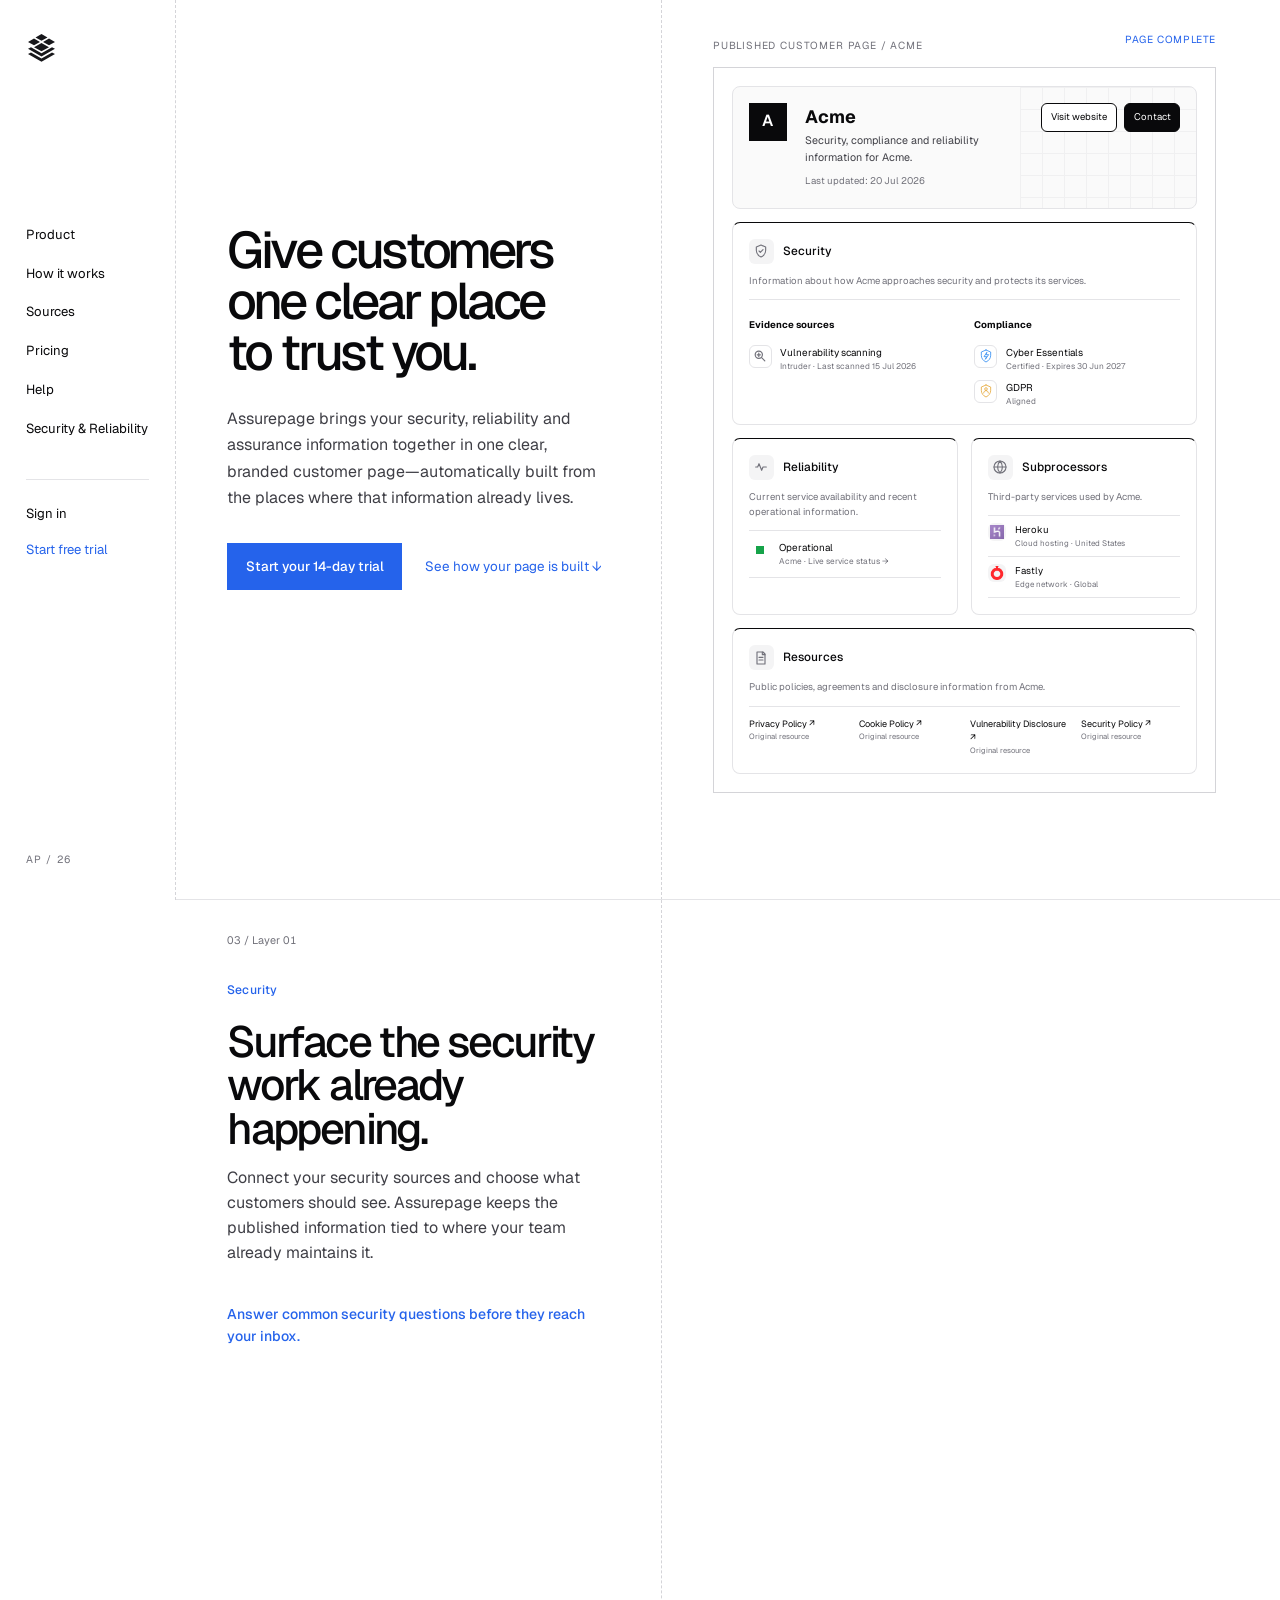
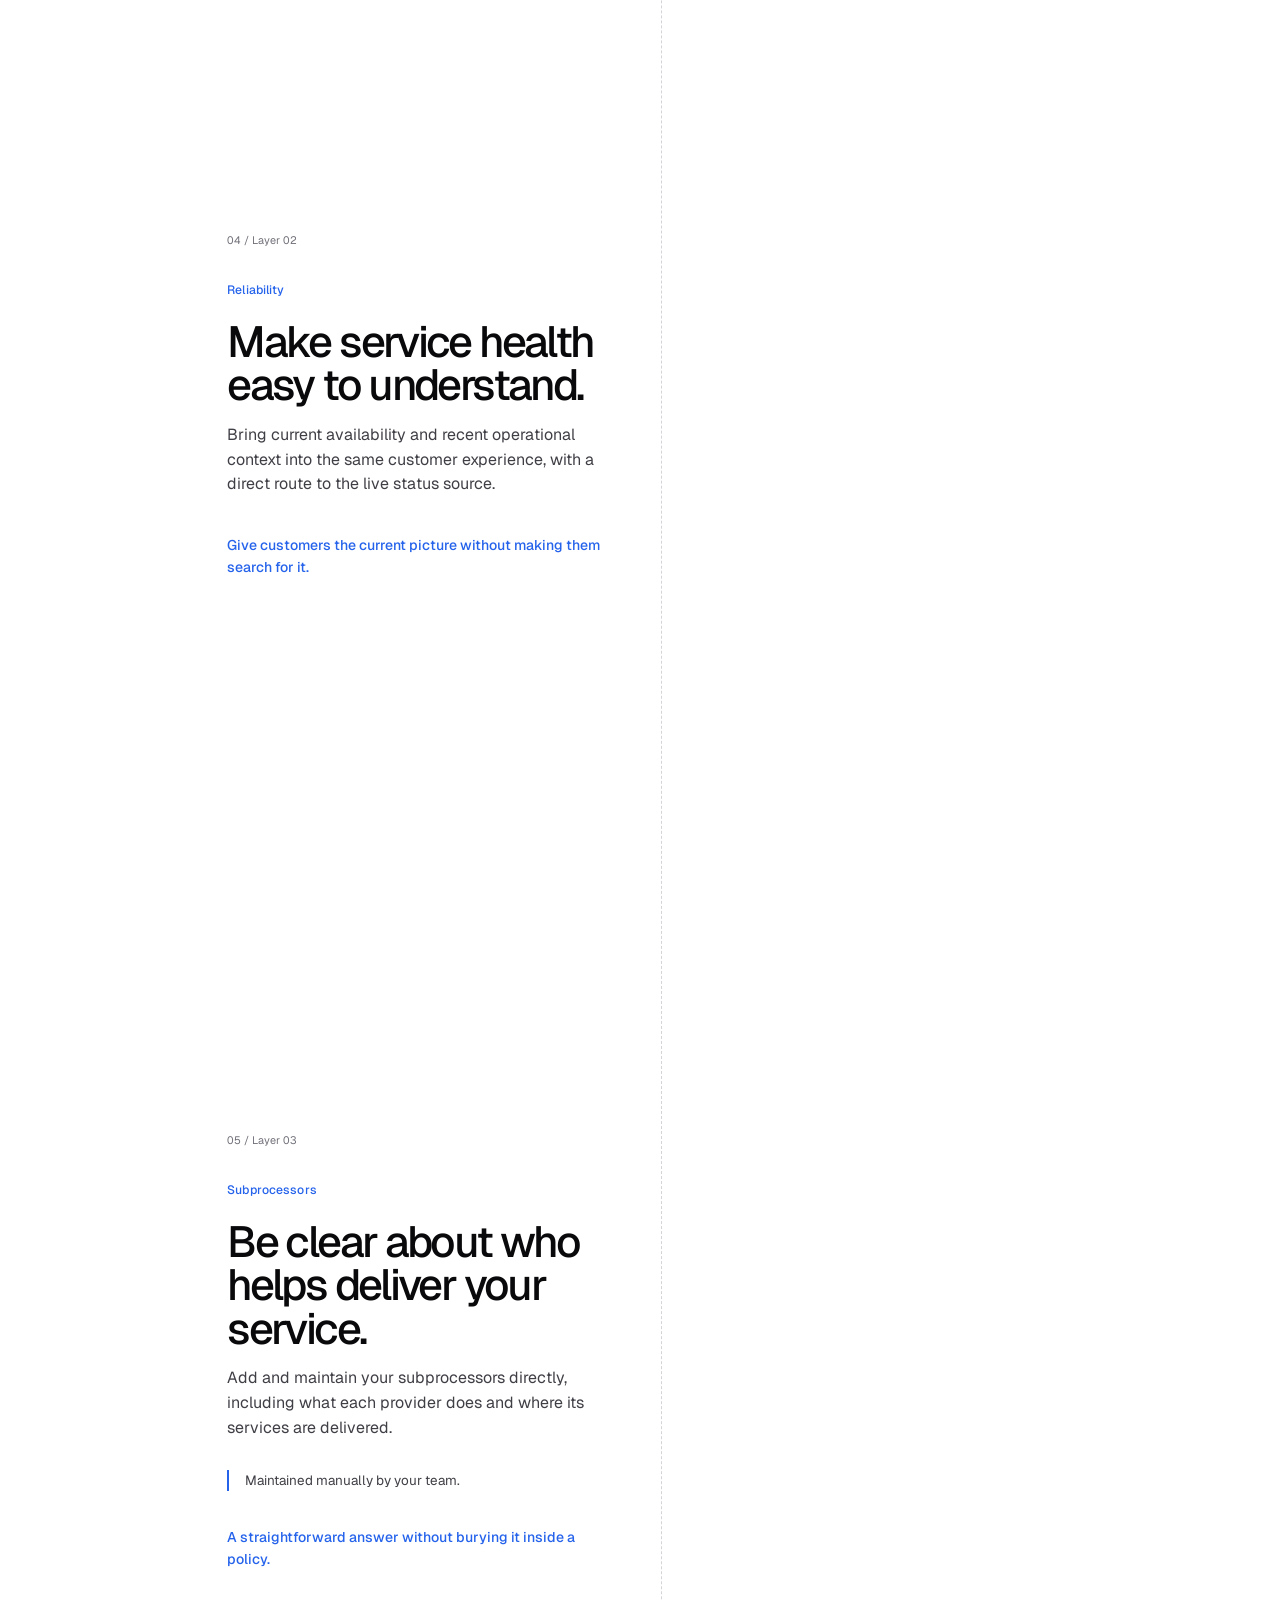
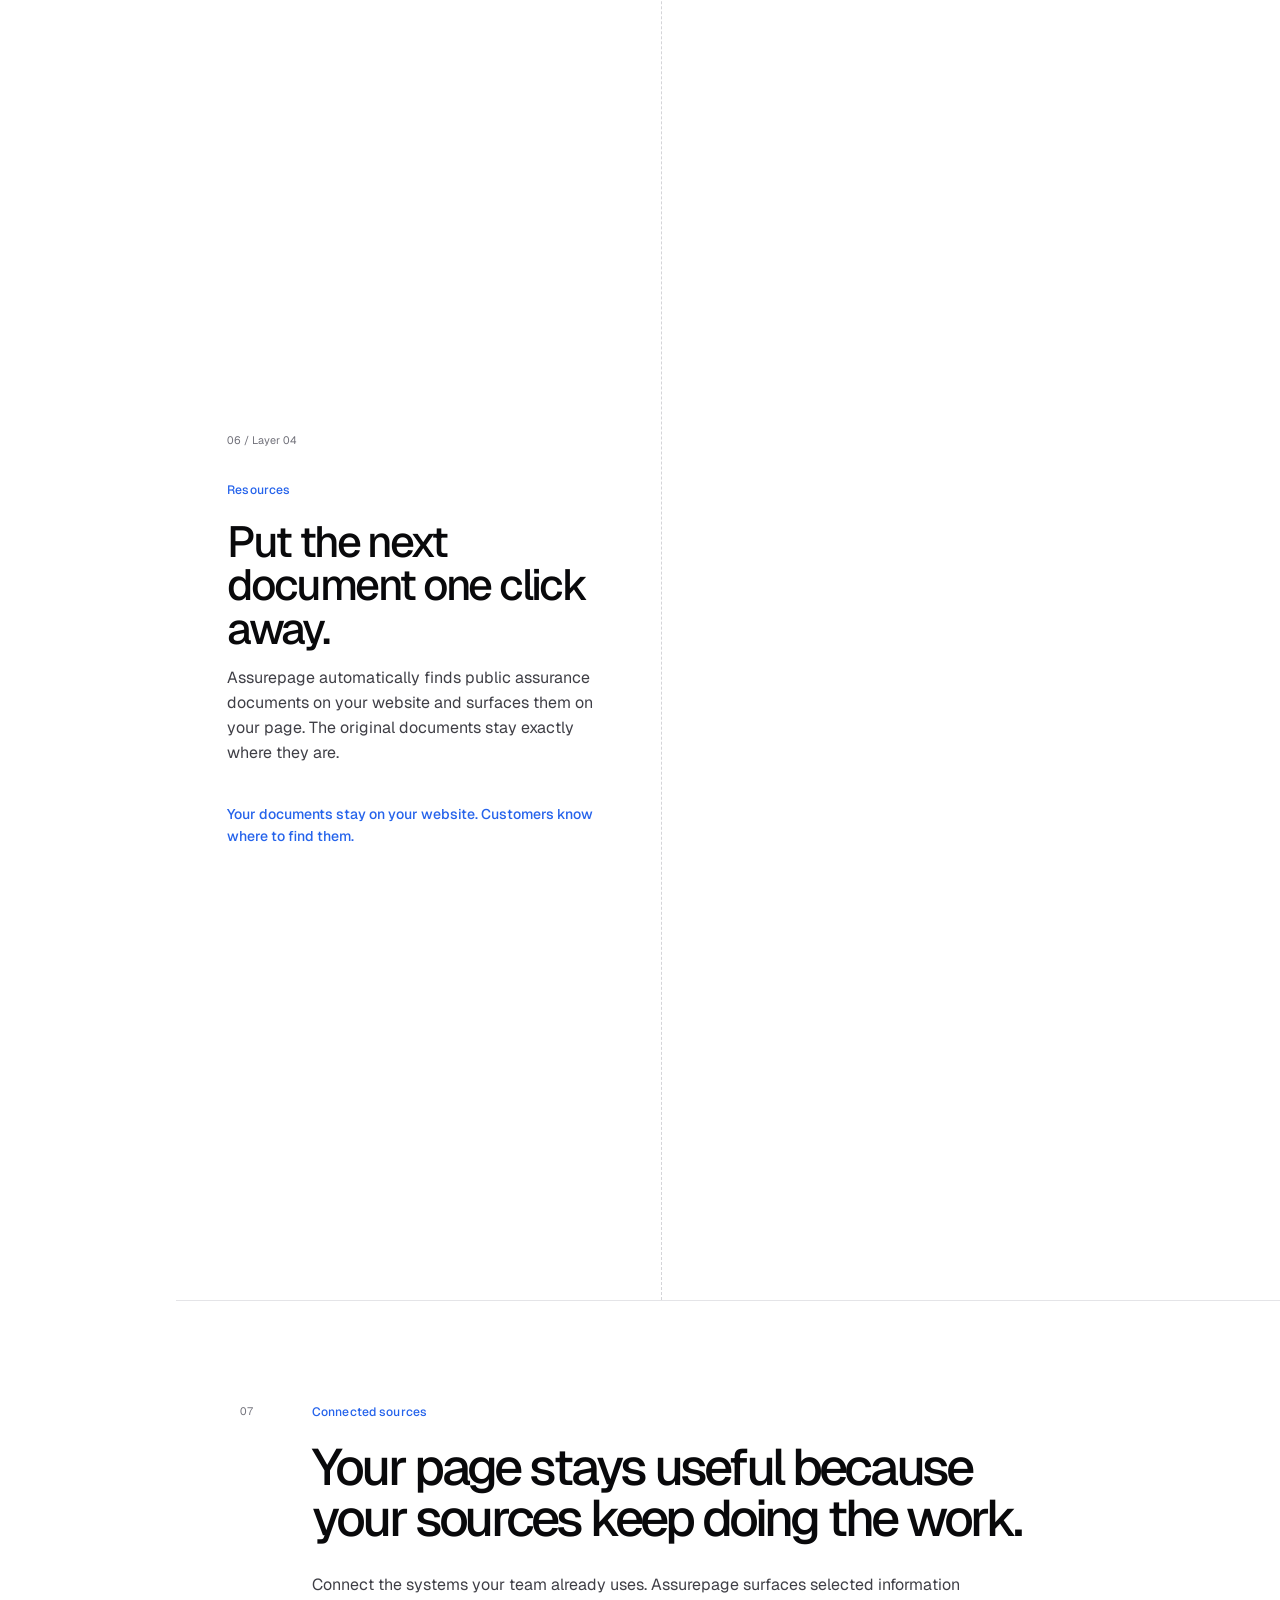
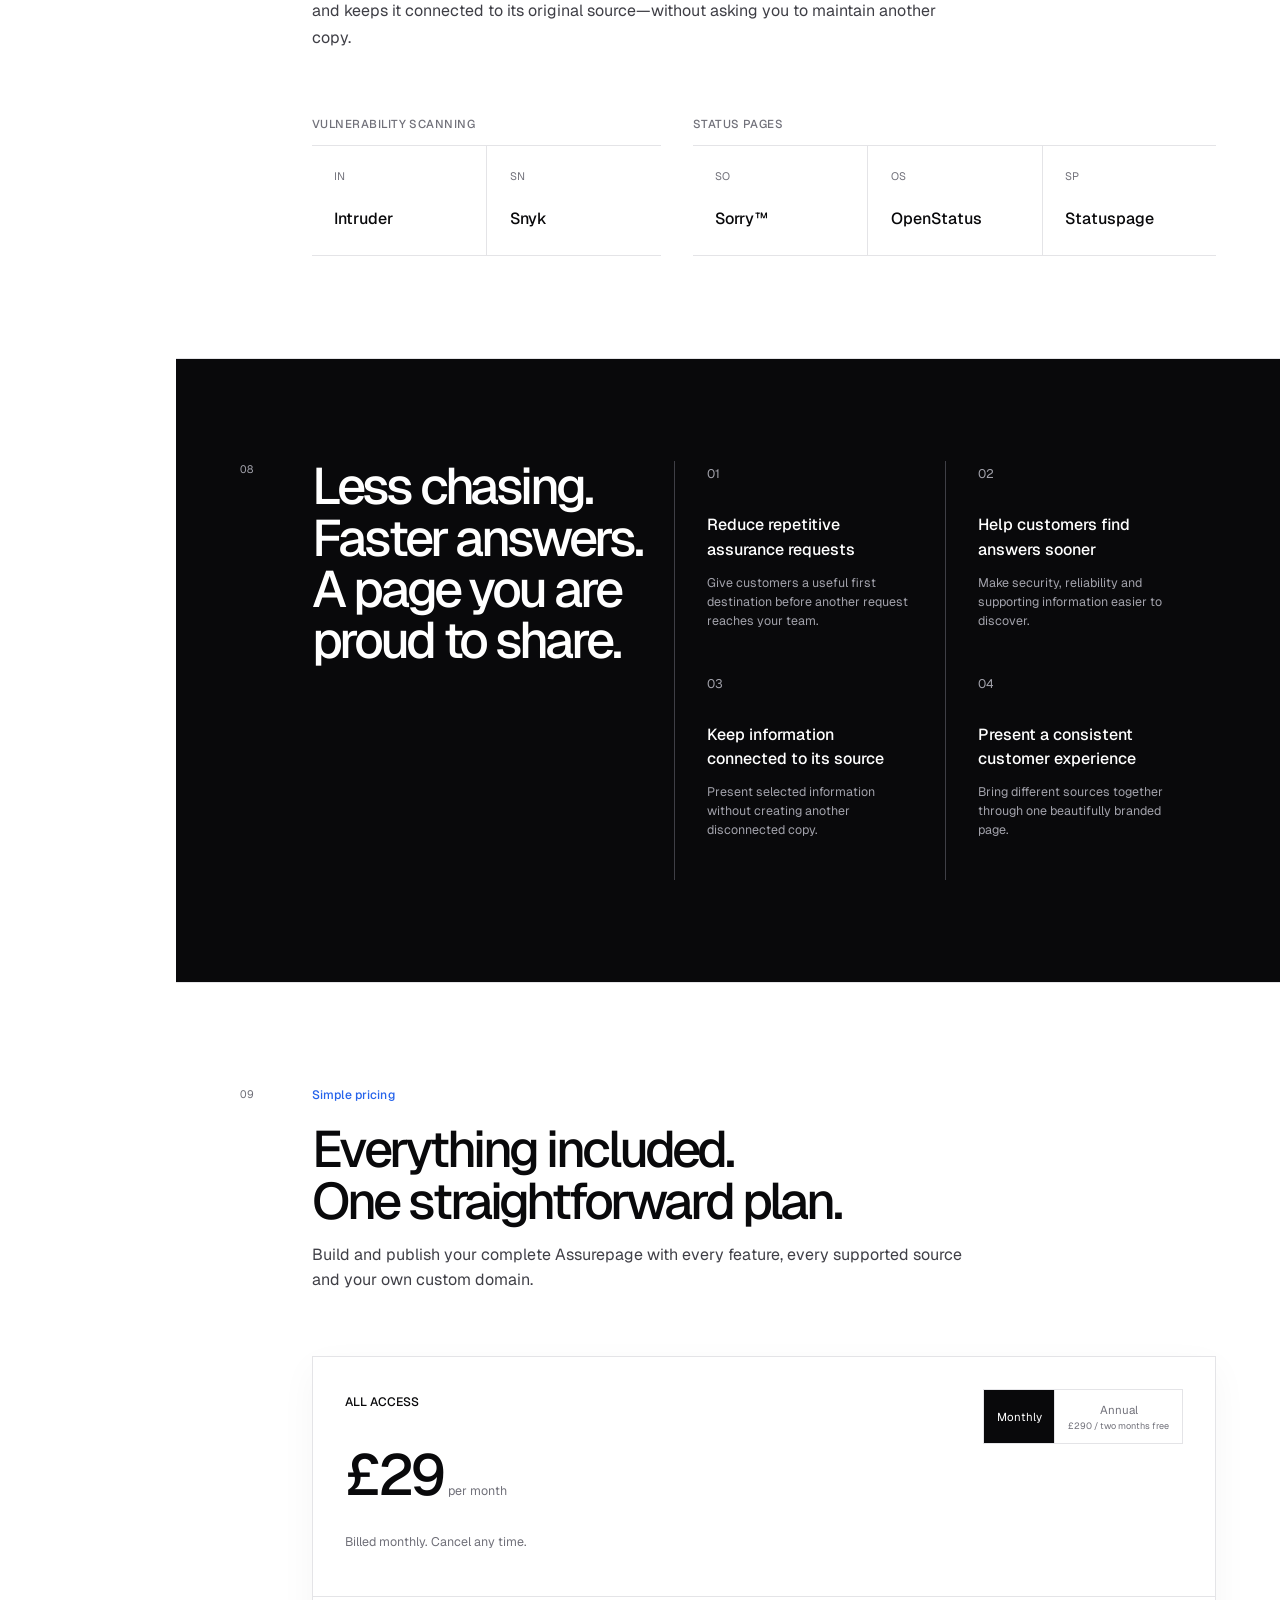
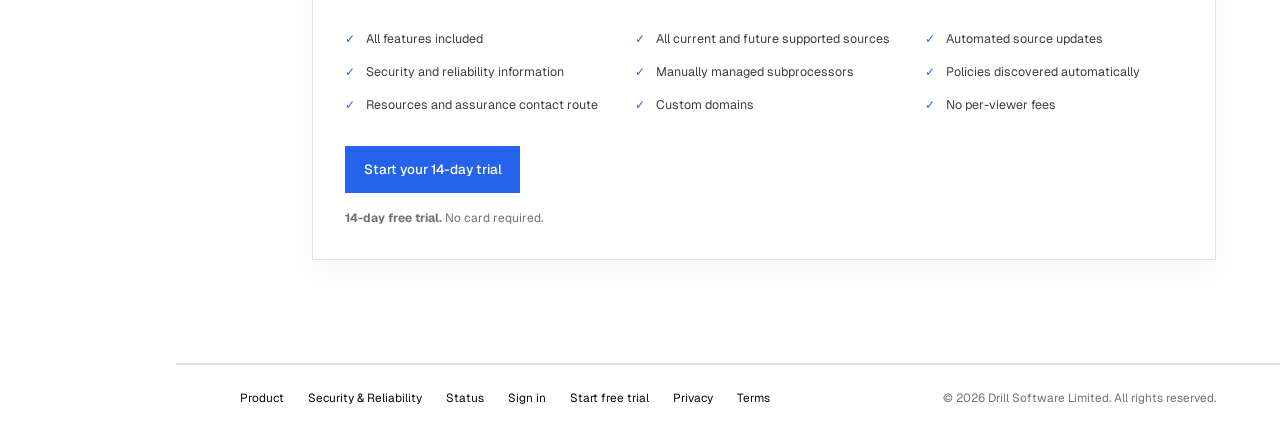
==== commit 0f3b3822: "Add security links and categorize connected sources" ====
--- a/index.html
+++ b/index.html
@@ -19,13 +19,13 @@
   <a class="skip" href="#main">Skip to content</a>
   <aside class="rail" aria-label="Primary navigation">
     <a class="brand" href="/" aria-label="Assurepage home"><img src="/images/favicon.svg" alt=""></a>
-    <div class="rail-links"><nav><button data-scroll="product">Product</button><button data-scroll="how-it-works">How it works</button><button data-scroll="sources">Sources</button><button data-scroll="pricing">Pricing</button><a href="/help">Help</a></nav>
+    <div class="rail-links"><nav><button data-scroll="product">Product</button><button data-scroll="how-it-works">How it works</button><button data-scroll="sources">Sources</button><button data-scroll="pricing">Pricing</button><a href="/help">Help</a><a href="https://assurance.assurepage.com">Security &amp; Reliability</a></nav>
     <div class="rail-account"><a href="https://app.assurepage.com/login">Sign in</a><a class="blue-link" href="https://app.assurepage.com/signup">Start free trial</a></div></div><span class="rail-mark">AP / 26</span>
   </aside>
   <header class="mobile-header">
     <a class="brand" href="/" aria-label="Assurepage home"><img src="/images/favicon.svg" alt=""></a>
     <button class="menu-button" type="button" aria-expanded="false" aria-controls="mobile-menu">Menu <i aria-hidden="true"></i></button>
-    <nav id="mobile-menu"><button data-scroll="product">Product</button><button data-scroll="how-it-works">How it works</button><button data-scroll="sources">Sources</button><button data-scroll="pricing">Pricing</button><a href="/help">Help</a><a href="https://app.assurepage.com/login">Sign in</a><a href="https://app.assurepage.com/signup">Start free trial</a></nav>
+    <nav id="mobile-menu"><button data-scroll="product">Product</button><button data-scroll="how-it-works">How it works</button><button data-scroll="sources">Sources</button><button data-scroll="pricing">Pricing</button><a href="/help">Help</a><a href="https://assurance.assurepage.com">Security &amp; Reliability</a><a href="https://app.assurepage.com/login">Sign in</a><a href="https://app.assurepage.com/signup">Start free trial</a></nav>
   </header>
 
   <main id="main">
@@ -50,13 +50,13 @@
       </div>
     </section>
 
-    <section class="sources chapter editorial" id="sources" tabindex="-1"><span class="chapter-no">07</span><div><p class="eyebrow">Connected sources</p><h2>Your page stays useful because your sources keep doing the work.</h2><p class="intro">Connect the systems your team already uses. Assurepage surfaces selected information and keeps it connected to its original source—without asking you to maintain another copy.</p><div class="source-list"><span>IN <b>Intruder</b></span><span>SO <b>Sorry™</b></span><span>SN <b>Snyk</b></span><span>OS <b>OpenStatus</b></span><span>SP <b>Statuspage</b></span></div></div></section>
+    <section class="sources chapter editorial" id="sources" tabindex="-1"><span class="chapter-no">07</span><div><p class="eyebrow">Connected sources</p><h2>Your page stays useful because your sources keep doing the work.</h2><p class="intro">Connect the systems your team already uses. Assurepage surfaces selected information and keeps it connected to its original source—without asking you to maintain another copy.</p><div class="source-groups"><section class="source-group"><h3>Vulnerability scanning</h3><div class="source-list"><span>IN <b>Intruder</b></span><span>SN <b>Snyk</b></span></div></section><section class="source-group"><h3>Status pages</h3><div class="source-list"><span>SO <b>Sorry™</b></span><span>OS <b>OpenStatus</b></span><span>SP <b>Statuspage</b></span></div></section></div></div></section>
 
     <section class="benefits chapter editorial"><span class="chapter-no">08</span><div class="benefit-lead"><h2>Less chasing.<br>Faster answers.<br>A page you are proud to share.</h2></div><div class="benefit-grid"><article><span>01</span><h3>Reduce repetitive assurance requests</h3><p>Give customers a useful first destination before another request reaches your team.</p></article><article><span>02</span><h3>Help customers find answers sooner</h3><p>Make security, reliability and supporting information easier to discover.</p></article><article><span>03</span><h3>Keep information connected to its source</h3><p>Present selected information without creating another disconnected copy.</p></article><article><span>04</span><h3>Present a consistent customer experience</h3><p>Bring different sources together through one beautifully branded page.</p></article></div></section>
 
     <section class="pricing chapter editorial" id="pricing" tabindex="-1"><span class="chapter-no">09</span><div><div class="pricing-copy"><p class="eyebrow">Simple pricing</p><h2>Everything included.<br>One straightforward plan.</h2><p>Build and publish your complete Assurepage with every feature, every supported source and your own custom domain.</p></div><article class="price-panel"><div class="price-top"><div><span class="plan">All access</span><p class="price" aria-live="polite"><strong data-price>£29</strong> <span data-period>per month</span></p><p data-billing>Billed monthly. Cancel any time.</p></div><div class="billing" role="group" aria-label="Billing period"><button class="selected" type="button" data-billing-option="monthly" aria-pressed="true">Monthly</button><button type="button" data-billing-option="annual" aria-pressed="false">Annual <small>£290 / two months free</small></button></div></div><div class="saving" data-saving hidden>Save £58 compared with monthly billing — two months free.</div><ul><li>All features included</li><li>All current and future supported sources</li><li>Automated source updates</li><li>Security and reliability information</li><li>Manually managed subprocessors</li><li>Policies discovered automatically</li><li>Resources and assurance contact route</li><li>Custom domains</li><li>No per-viewer fees</li></ul><a class="button primary" href="https://app.assurepage.com/signup">Start your 14-day trial</a><p class="trial"><b>14-day free trial.</b> No card required.</p></article></div></section>
 
   </main>
-  <footer><nav aria-label="Footer"><a href="/">Product</a><a href="https://app.assurepage.com/login">Sign in</a><a href="https://app.assurepage.com/signup">Start free trial</a><a href="/privacy">Privacy</a><a href="/terms">Terms</a></nav><p>© 2026 Drill Software Limited. All rights reserved.</p></footer>
+  <footer><nav aria-label="Footer"><a href="/">Product</a><a href="https://assurance.assurepage.com">Security &amp; Reliability</a><a href="https://status.assurepage.com">Status</a><a href="https://app.assurepage.com/login">Sign in</a><a href="https://app.assurepage.com/signup">Start free trial</a><a href="/privacy">Privacy</a><a href="/terms">Terms</a></nav><p>© 2026 Drill Software Limited. All rights reserved.</p></footer>
 </body>
 </html>
--- a/styles.css
+++ b/styles.css
@@ -3,11 +3,11 @@
 .hero{min-height:100vh;display:grid;grid-template-columns:minmax(330px,.72fr) minmax(560px,1.28fr);gap:clamp(3rem,5vw,6rem);align-items:start;padding:clamp(5rem,7vw,6.5rem) var(--pad) 3rem}.hero-copy{padding-top:1rem}.eyebrow{margin:0 0 1.25rem;color:var(--blue);font-size:.76rem;font-weight:500;letter-spacing:.01em}.hero h1,.editorial h2,.build-step h2{margin:0;max-width:760px;font-size:clamp(2.6rem,4.4vw,5rem);font-weight:500;line-height:1;letter-spacing:-.06em}.hero h1{font-size:clamp(3rem,4.8vw,5.2rem)}.lede,.intro{max-width:650px;margin:1.7rem 0 0;color:var(--text);font-size:1rem;line-height:1.65}.actions{display:flex;align-items:center;gap:1.4rem;margin-top:2rem}.button{display:inline-flex;min-height:46px;align-items:center;justify-content:center;padding:.75rem 1.1rem;border:1px solid var(--ink);background:#fff;font-size:.84rem;font-weight:500}.primary{border-color:var(--blue);background:var(--blue);color:#fff}.text-action,.scroll-cue{padding:.65rem 0;border:0;background:none;color:var(--blue);font-size:.84rem;cursor:pointer}.note{margin:.65rem 0 0;color:var(--muted);font-size:.75rem}.hero-preview{min-width:0}.page-label,.stage-meta{color:var(--muted);font-size:.64rem;letter-spacing:.08em;text-transform:uppercase}.hero-crop{position:relative;height:min(68vh,680px);margin-top:.65rem;overflow:hidden}.hero-crop:after{content:"";position:absolute;inset:auto 0 0;height:80px;background:linear-gradient(transparent,#fff);pointer-events:none}.customer-page{padding:1.1rem;border:1px solid var(--line2);background:#fff;box-shadow:0 18px 55px rgba(9,9,11,.07)}.customer-head{position:relative;display:grid;grid-template-columns:40px 1fr auto;gap:1rem;align-items:start;padding:1rem;border:1px solid var(--line);background:var(--soft);overflow:hidden}.customer-head:after{content:"";position:absolute;inset:0 0 0 62%;background-image:linear-gradient(var(--line) 1px,transparent 1px),linear-gradient(90deg,var(--line) 1px,transparent 1px);background-size:22px 22px;opacity:.45}.acme-logo{position:relative;z-index:1;display:grid;place-items:center;width:38px;height:38px;background:var(--ink);color:#fff;font-weight:600}.customer-title,.customer-actions{position:relative;z-index:1}.customer-title h2{margin:0;font-size:1.12rem}.customer-title p{margin:.1rem 0;color:var(--text);font-size:.67rem}.customer-title span{color:var(--muted);font-size:.6rem}.customer-actions{display:flex;gap:.45rem}.customer-actions a{padding:.4rem .55rem;border:1px solid var(--ink);background:#fff;font-size:.6rem}.customer-actions a:last-child{background:var(--ink);color:#fff}.product-card{position:relative;padding:1rem;border:1px solid var(--line);border-top-color:var(--ink);background:#fff}.customer-page>.product-card{margin-top:.8rem}.product-columns{display:grid;grid-template-columns:1fr 1fr;gap:.8rem;margin-top:.8rem}.card-heading{display:flex;align-items:center;gap:.6rem}.card-heading h3{margin:0;font-size:.74rem;font-weight:500}.icon{display:grid;place-items:center;width:25px;height:25px;background:#f4f4f5;color:var(--muted);font-size:.68rem}.product-card>p{margin:.65rem 0;color:var(--muted);font-size:.6rem}.security-grid{display:grid;grid-template-columns:1fr 1fr;gap:1.2rem;padding-top:.7rem;border-top:1px solid var(--line)}.security-grid b{font-size:.6rem}.data-row{display:flex;gap:.55rem;align-items:start;margin-top:.55rem;font-size:.62rem}.data-row small,.vendor-list small,.resource-grid small{display:block;color:var(--muted)}.data-icon{display:grid;place-items:center;flex:none;width:23px;height:23px;border:1px solid var(--line);color:var(--muted)}.data-icon.blue{color:var(--blue)}.data-icon.amber{color:#d97706}.data-row.compact{margin-top:.4rem}.status-dot{width:8px;height:8px;margin:6px 7px;background:#16a34a}.rule{padding-block:.55rem;border-block:1px solid var(--line)}.incident{display:flex;flex-direction:column;margin-top:.6rem;font-size:.58rem}.incident b{color:var(--muted);font-weight:500;text-transform:uppercase}.incident strong{font-weight:500}.vendor-list{display:flex;flex-direction:column;border-top:1px solid var(--line)}.vendor-list>span{position:relative;padding:.4rem 0 .4rem 1.7rem;border-bottom:1px solid var(--line);font-size:.6rem}.vendor-list i{position:absolute;left:0;top:.45rem;display:grid;place-items:center;width:18px;height:18px;background:#f4f4f5;color:var(--blue);font-style:normal}.list-link{display:block;margin-top:.5rem;font-size:.58rem}.resource-grid{display:grid;grid-template-columns:repeat(4,1fr);gap:.7rem;padding-top:.65rem;border-top:1px solid var(--line);font-size:.57rem}.scroll-cue{display:block;margin-top:.7rem}
 .editorial{position:relative;display:grid;grid-template-columns:72px minmax(0,1fr);padding:clamp(5rem,8vw,9rem) var(--pad)}.chapter-no{color:var(--muted);font-size:.68rem;font-variant-numeric:tabular-nums}.editorial>div{max-width:1220px}.editorial h2{font-size:clamp(2.3rem,4vw,4.5rem)}.problem-lines{display:grid;grid-template-columns:repeat(3,1fr);gap:clamp(2rem,5vw,6rem);margin-top:4rem;padding-top:1.4rem;border-top:1px solid var(--line)}.problem-lines span{color:var(--blue);font-size:.68rem}.problem-lines h3{margin:1.3rem 0 .45rem;font-size:1rem;font-weight:500}.problem-lines p{max-width:280px;margin:0;color:var(--text);font-size:.86rem}.outcome{margin-top:3rem;font-size:.9rem;font-weight:500}
 .build{position:relative;display:grid;grid-template-columns:minmax(320px,.78fr) minmax(520px,1.22fr);gap:clamp(3rem,6vw,7rem);padding:0 var(--pad)}.build-copy{padding-left:72px}.build-step{min-height:92vh;display:flex;flex-direction:column;justify-content:center;max-width:470px;padding:5rem 0}.build-step .chapter-no{margin-bottom:2.2rem}.build-step h2{font-size:clamp(2.2rem,3.4vw,3.7rem)}.build-step>p:not(.eyebrow){color:var(--text)}.build-step strong{display:block;margin-top:1.4rem;font-size:.88rem;font-weight:500}.clarification{padding-left:1rem;border-left:2px solid var(--blue);font-size:.84rem}.build-stage{position:sticky;top:4vh;align-self:start;height:96vh;padding-top:2rem;overflow:hidden}.stage-meta{display:flex;justify-content:space-between;margin-bottom:.6rem}.build-page{max-width:760px;transform-origin:top center;transition:height .45s ease}.build-layer{transition:opacity .35s ease,transform .35s ease,border-color .35s ease;transform-origin:top}.build-layer .surfaced{display:none;position:absolute;top:-1px;right:.8rem;padding:.22rem .45rem;background:var(--blue);color:#fff;font-size:.52rem;letter-spacing:.06em;text-transform:uppercase}.build-page[data-active="security"] .reliability,.build-page[data-active="security"] .subprocessors,.build-page[data-active="security"] .resources{display:none}.build-page[data-active="reliability"] .subprocessors,.build-page[data-active="reliability"] .resources{display:none}.build-page[data-active="subprocessors"] .resources{display:none}.build-page:not([data-active="complete"]) .build-layer{opacity:.42}.build-page[data-active="security"] .security,.build-page[data-active="reliability"] .reliability,.build-page[data-active="subprocessors"] .subprocessors,.build-page[data-active="resources"] .resources{opacity:1;border-color:var(--blue);transform:translateY(-3px)}.build-page[data-active="security"] .security .surfaced,.build-page[data-active="reliability"] .reliability .surfaced,.build-page[data-active="subprocessors"] .subprocessors .surfaced,.build-page[data-active="resources"] .resources .surfaced{display:block}
-.source-list{display:grid;grid-template-columns:repeat(5,1fr);margin-top:4rem;border-block:1px solid var(--line)}.source-list span{padding:1.4rem;color:var(--muted);font-size:.68rem}.source-list span+span{border-left:1px solid var(--line)}.source-list b{display:block;margin-top:1.4rem;color:var(--ink);font-size:1rem;font-weight:500}.source-rules{display:grid;grid-template-columns:repeat(4,1fr);gap:2rem;margin-top:3rem}.source-rules p{margin:0;color:var(--text);font-size:.82rem}.source-rules b{display:block;color:var(--ink)}.steps{display:grid;grid-template-columns:repeat(3,1fr);gap:4rem;margin-top:4rem;padding-top:1.4rem;border-top:1px solid var(--line)}.steps span{color:var(--blue);font-size:.7rem}.steps h3{margin:1.4rem 0 .6rem;font-size:1.15rem;font-weight:500}.steps p,.positioning{color:var(--text);font-size:.88rem}.positioning{margin-top:4rem;padding-top:1.4rem;border-top:1px solid var(--line)}
+.source-groups{display:grid;grid-template-columns:2fr 3fr;gap:2rem;margin-top:4rem}.source-group h3{margin:0 0 .75rem;color:var(--muted);font-size:.72rem;font-weight:500;letter-spacing:.04em;text-transform:uppercase}.source-list{display:grid;grid-template-columns:repeat(auto-fit,minmax(120px,1fr));border-block:1px solid var(--line)}.source-list span{padding:1.4rem;color:var(--muted);font-size:.68rem}.source-list span+span{border-left:1px solid var(--line)}.source-list b{display:block;margin-top:1.4rem;color:var(--ink);font-size:1rem;font-weight:500}.source-rules{display:grid;grid-template-columns:repeat(4,1fr);gap:2rem;margin-top:3rem}.source-rules p{margin:0;color:var(--text);font-size:.82rem}.source-rules b{display:block;color:var(--ink)}.steps{display:grid;grid-template-columns:repeat(3,1fr);gap:4rem;margin-top:4rem;padding-top:1.4rem;border-top:1px solid var(--line)}.steps span{color:var(--blue);font-size:.7rem}.steps h3{margin:1.4rem 0 .6rem;font-size:1.15rem;font-weight:500}.steps p,.positioning{color:var(--text);font-size:.88rem}.positioning{margin-top:4rem;padding-top:1.4rem;border-top:1px solid var(--line)}
 .benefits{grid-template-columns:72px .8fr 1.2fr;background:var(--ink);color:#fff}.benefits .chapter-no{color:#a1a1aa}.benefit-lead h2{font-size:clamp(2.3rem,4vw,4.4rem)}.benefit-grid{display:grid;grid-template-columns:1fr 1fr}.benefit-grid article{padding:0 2rem 2.5rem;border-left:1px solid #3f3f46}.benefit-grid span,.benefit-grid p{color:#a1a1aa;font-size:.78rem}.benefit-grid h3{margin:1.7rem 0 .6rem;font-size:1rem;font-weight:500}.benefit-grid p{margin:0}.pricing-copy>p:last-child{max-width:650px;color:var(--text)}.price-panel{margin-top:4rem;border:1px solid var(--line);box-shadow:0 12px 35px rgba(9,9,11,.04)}.price-top{display:flex;justify-content:space-between;gap:2rem;padding:2rem}.plan{font-size:.76rem;font-weight:500;text-transform:uppercase}.price{margin:1rem 0 .2rem}.price strong{font-size:3.6rem;font-weight:500;letter-spacing:-.06em}.price span,.price-top>div>p:last-child{color:var(--muted);font-size:.78rem}.billing{display:flex;align-self:start;border:1px solid var(--line)}.billing button{padding:.65rem .8rem;border:0;background:#fff;color:var(--muted);font-size:.72rem;cursor:pointer}.billing button+button{border-left:1px solid var(--line)}.billing button.selected{background:var(--ink);color:#fff}.billing small{display:block;font-size:.57rem}.saving{padding:.7rem 2rem;background:#eff6ff;color:#1d4ed8;font-size:.8rem}.price-panel ul{display:grid;grid-template-columns:repeat(3,1fr);gap:.85rem 2rem;margin:0;padding:2rem;list-style:none;border-top:1px solid var(--line)}.price-panel li{position:relative;padding-left:1.3rem;color:var(--text);font-size:.78rem}.price-panel li:before{content:"✓";position:absolute;left:0;color:var(--blue)}.price-panel>.button{margin:0 2rem}.trial{margin:1rem 2rem 2rem;color:var(--muted);font-size:.75rem}.final>div{display:grid;grid-template-columns:1fr auto;align-items:end;gap:1rem 4rem}.final p{max-width:600px;color:var(--text)}.final .button{grid-column:2;grid-row:1/3}.final .note{grid-column:2;grid-row:3}footer{display:grid;grid-template-columns:1fr 2fr 1.2fr;gap:3rem;padding:3.5rem var(--pad);font-size:.72rem}.footer-brand p,.legal{color:var(--muted)}footer nav{display:flex;flex-wrap:wrap;align-content:start;gap:1rem 1.5rem}footer nav button{padding:0;border:0;background:none;cursor:pointer}.legal p{margin:0 0 .5rem}
 @media(max-width:1180px){:root{--rail:164px}.hero{grid-template-columns:1fr;padding-top:5rem}.hero-copy{max-width:720px}.hero-crop{height:650px}.build{grid-template-columns:minmax(280px,.8fr) minmax(440px,1.2fr);gap:3rem}.build-copy{padding-left:40px}.build-page{transform:scale(.9)}.benefits{grid-template-columns:60px 1fr}.benefit-grid{grid-column:2;margin-top:3rem}.editorial{grid-template-columns:60px 1fr}.source-rules{grid-template-columns:1fr 1fr}}
-@media(max-width:850px){.rail{display:none}.mobile-header{position:sticky;z-index:30;top:0;display:flex;align-items:center;justify-content:space-between;min-height:66px;padding:0 1.25rem;border-bottom:1px solid var(--line);background:rgba(255,255,255,.97)}.mobile-header .brand img{width:28px;height:28px}.mobile-header nav{position:absolute;top:66px;left:0;right:0;display:none;flex-direction:column;padding:1rem 1.25rem 1.5rem;border-bottom:1px solid var(--line);background:#fff}.mobile-header nav.open{display:flex}.mobile-header nav a,.mobile-header nav button{padding:.7rem 0;border:0;background:none;text-align:left}.menu-button{display:flex;align-items:center;gap:.6rem;border:0;background:none}.menu-button i,.menu-button i:before{display:block;width:18px;height:1px;background:var(--ink);content:""}.menu-button i:before{transform:translateY(-5px)}.chapter,.build,footer{margin-left:0}.hero{min-height:0;padding:4.5rem var(--pad)}.hero-crop{height:620px}.build{display:block;padding-inline:var(--pad)}.build-copy{padding:0}.build-step{min-height:0;padding:5rem 0 2rem}.build-stage{position:relative;top:auto;height:auto;padding:0 0 5rem;overflow:visible}.build-page{transform:none}.stage-meta{display:none}.build-step:not(:first-child){border-top:1px solid var(--line)}.build-step.completed{padding-bottom:3rem}.build-page[data-active] .build-layer{display:block;opacity:1;transform:none;border-color:var(--line)}.build-layer .surfaced{display:none!important}.source-list{grid-template-columns:repeat(3,1fr)}.source-list span:nth-child(4){border-left:0}.source-list span:nth-child(n+4){border-top:1px solid var(--line)}.benefits{grid-template-columns:60px 1fr}.benefit-grid{grid-template-columns:1fr 1fr}.price-panel ul{grid-template-columns:1fr 1fr}.final>div{display:block}.final .button{margin-top:1.5rem}footer{grid-template-columns:1fr 1fr}.legal{grid-column:1/-1}}
-@media(max-width:600px){:root{--pad:1.25rem}.hero{padding-block:4rem}.hero h1{font-size:clamp(2.8rem,14vw,4.2rem)}.actions{align-items:flex-start;flex-direction:column;gap:.3rem}.hero-crop{height:570px}.customer-page{padding:.65rem}.customer-head{grid-template-columns:34px 1fr}.customer-actions{grid-column:2}.product-columns,.security-grid{grid-template-columns:1fr}.resource-grid{grid-template-columns:1fr 1fr}.editorial{grid-template-columns:1fr;padding-block:4.5rem}.chapter-no{margin-bottom:1.5rem}.problem-lines,.steps,.source-rules{grid-template-columns:1fr;gap:2rem}.source-list{grid-template-columns:1fr 1fr}.source-list span:nth-child(n){border-left:0;border-top:1px solid var(--line)}.source-list span:nth-child(even){border-left:1px solid var(--line)}.source-list span:first-child,.source-list span:nth-child(2){border-top:0}.benefits{grid-template-columns:1fr}.benefit-grid,.benefit-lead{grid-column:1}.benefit-grid{grid-template-columns:1fr;margin-top:2rem}.benefit-grid article{padding:1.5rem 0;border-left:0;border-top:1px solid #3f3f46}.price-top{flex-direction:column}.billing{width:100%}.billing button{flex:1}.price-panel ul{grid-template-columns:1fr}.price-panel ul,.price-top{padding:1.4rem}.price-panel>.button{margin-inline:1.4rem}.trial{margin-inline:1.4rem}footer{grid-template-columns:1fr}.legal{grid-column:auto}}
+@media(max-width:850px){.rail{display:none}.mobile-header{position:sticky;z-index:30;top:0;display:flex;align-items:center;justify-content:space-between;min-height:66px;padding:0 1.25rem;border-bottom:1px solid var(--line);background:rgba(255,255,255,.97)}.mobile-header .brand img{width:28px;height:28px}.mobile-header nav{position:absolute;top:66px;left:0;right:0;display:none;flex-direction:column;padding:1rem 1.25rem 1.5rem;border-bottom:1px solid var(--line);background:#fff}.mobile-header nav.open{display:flex}.mobile-header nav a,.mobile-header nav button{padding:.7rem 0;border:0;background:none;text-align:left}.menu-button{display:flex;align-items:center;gap:.6rem;border:0;background:none}.menu-button i,.menu-button i:before{display:block;width:18px;height:1px;background:var(--ink);content:""}.menu-button i:before{transform:translateY(-5px)}.chapter,.build,footer{margin-left:0}.hero{min-height:0;padding:4.5rem var(--pad)}.hero-crop{height:620px}.build{display:block;padding-inline:var(--pad)}.build-copy{padding:0}.build-step{min-height:0;padding:5rem 0 2rem}.build-stage{position:relative;top:auto;height:auto;padding:0 0 5rem;overflow:visible}.build-page{transform:none}.stage-meta{display:none}.build-step:not(:first-child){border-top:1px solid var(--line)}.build-step.completed{padding-bottom:3rem}.build-page[data-active] .build-layer{display:block;opacity:1;transform:none;border-color:var(--line)}.build-layer .surfaced{display:none!important}.source-groups{grid-template-columns:1fr}.benefits{grid-template-columns:60px 1fr}.benefit-grid{grid-template-columns:1fr 1fr}.price-panel ul{grid-template-columns:1fr 1fr}.final>div{display:block}.final .button{margin-top:1.5rem}footer{grid-template-columns:1fr 1fr}.legal{grid-column:1/-1}}
+@media(max-width:600px){:root{--pad:1.25rem}.hero{padding-block:4rem}.hero h1{font-size:clamp(2.8rem,14vw,4.2rem)}.actions{align-items:flex-start;flex-direction:column;gap:.3rem}.hero-crop{height:570px}.customer-page{padding:.65rem}.customer-head{grid-template-columns:34px 1fr}.customer-actions{grid-column:2}.product-columns,.security-grid{grid-template-columns:1fr}.resource-grid{grid-template-columns:1fr 1fr}.editorial{grid-template-columns:1fr;padding-block:4.5rem}.chapter-no{margin-bottom:1.5rem}.problem-lines,.steps,.source-rules{grid-template-columns:1fr;gap:2rem}.source-groups{gap:2.5rem;margin-top:3rem}.source-list{grid-template-columns:1fr 1fr}.benefits{grid-template-columns:1fr}.benefit-grid,.benefit-lead{grid-column:1}.benefit-grid{grid-template-columns:1fr;margin-top:2rem}.benefit-grid article{padding:1.5rem 0;border-left:0;border-top:1px solid #3f3f46}.price-top{flex-direction:column}.billing{width:100%}.billing button{flex:1}.price-panel ul{grid-template-columns:1fr}.price-panel ul,.price-top{padding:1.4rem}.price-panel>.button{margin-inline:1.4rem}.trial{margin-inline:1.4rem}footer{grid-template-columns:1fr}.legal{grid-column:auto}}
 @media(prefers-reduced-motion:reduce){html{scroll-behavior:auto}*{animation-duration:.01ms!important;transition-duration:.01ms!important}.build-stage{position:relative;top:auto;height:auto}.build-step{min-height:0}.build-page[data-active] .build-layer{display:block;opacity:1;transform:none}}
 
 /* Three-column opening narrative: navigation / copy / one persistent page. */
@@ -59,6 +59,14 @@
   .hero-crop{max-height:calc(100vh - 4rem)}
   .build-step{min-height:100vh;justify-content:flex-start;padding:2rem 0}
   .build-step .chapter-no{margin-bottom:2rem}
+}
+@media(min-width:1600px){
+  .hero{height:820px;min-height:820px}
+  .hero-copy,.hero-preview{min-height:820px}
+  .hero-copy{padding-top:12rem}
+  .hero-crop{max-height:760px}
+  .build-step{min-height:600px;padding-block:4rem}
+  .editorial{padding-block:5rem}
 }
 .customer-page{box-shadow:none}
 .sources{border-top:1px solid var(--line)}
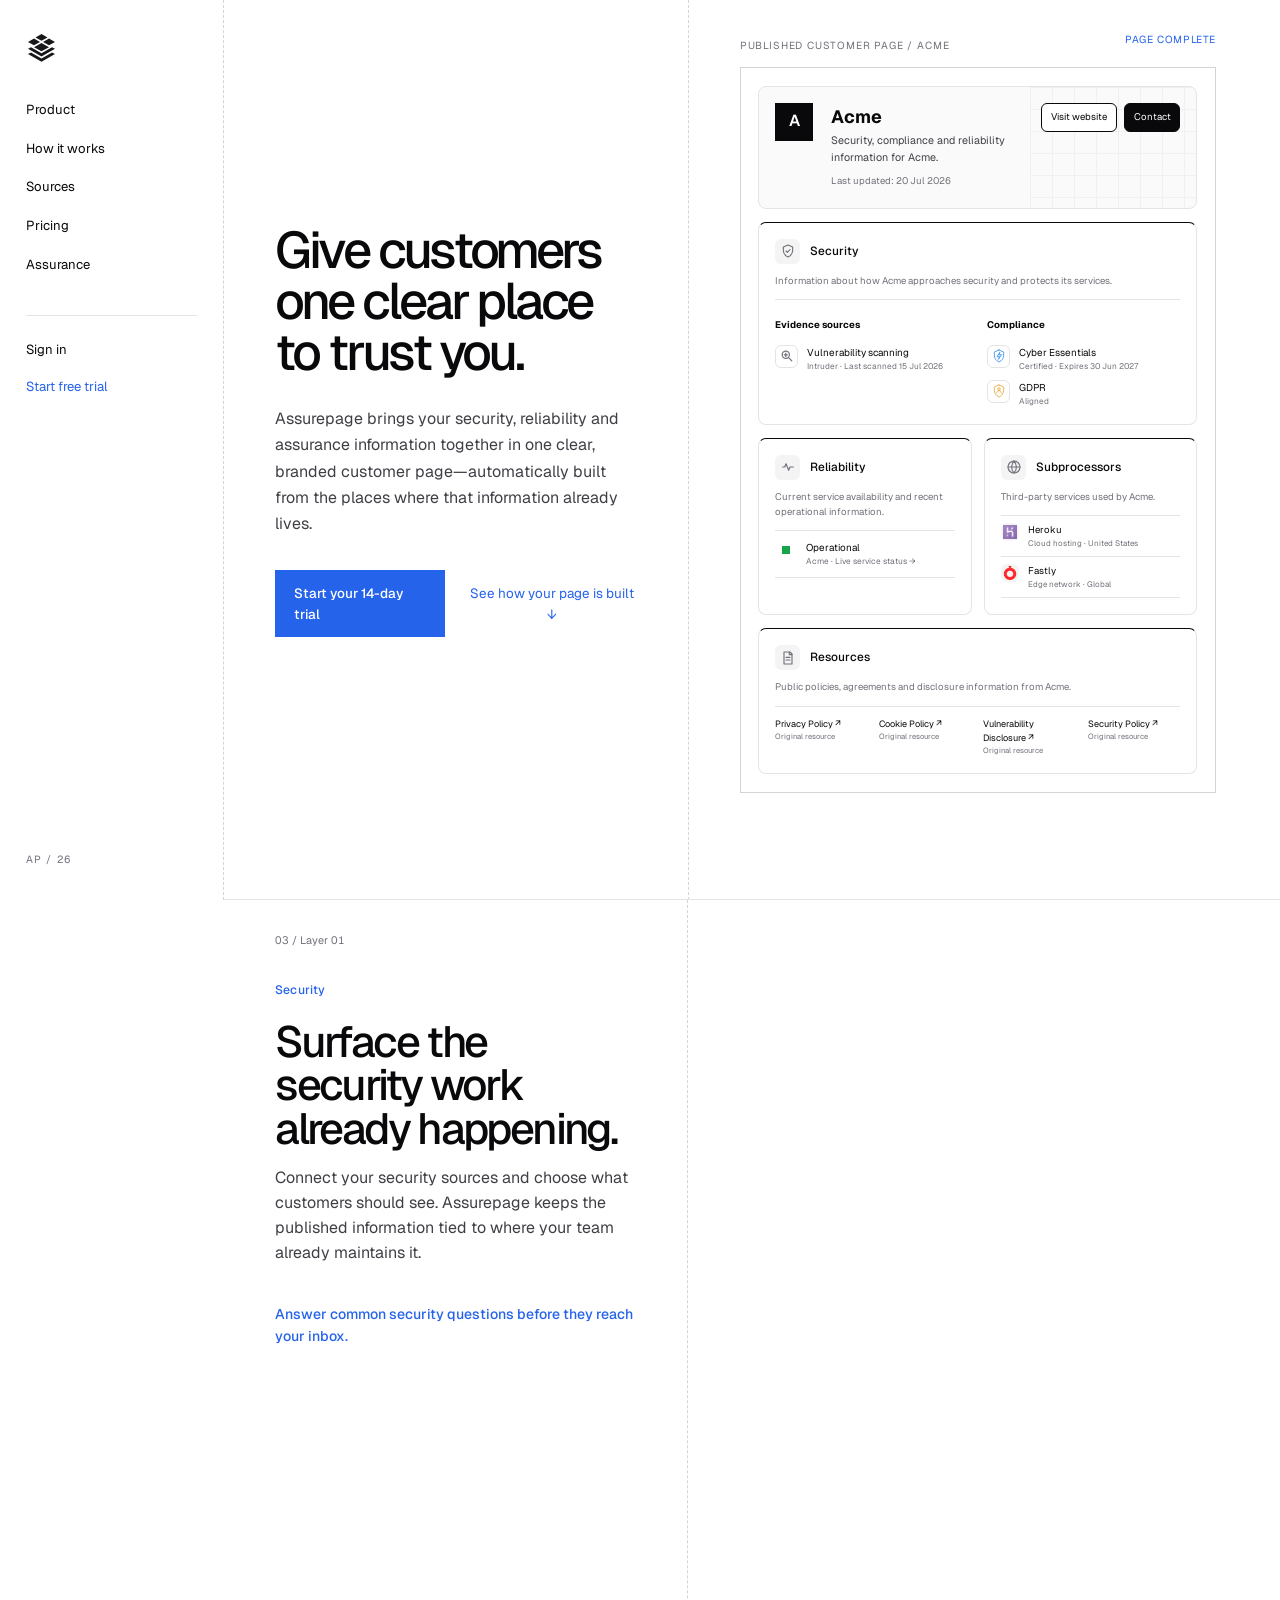
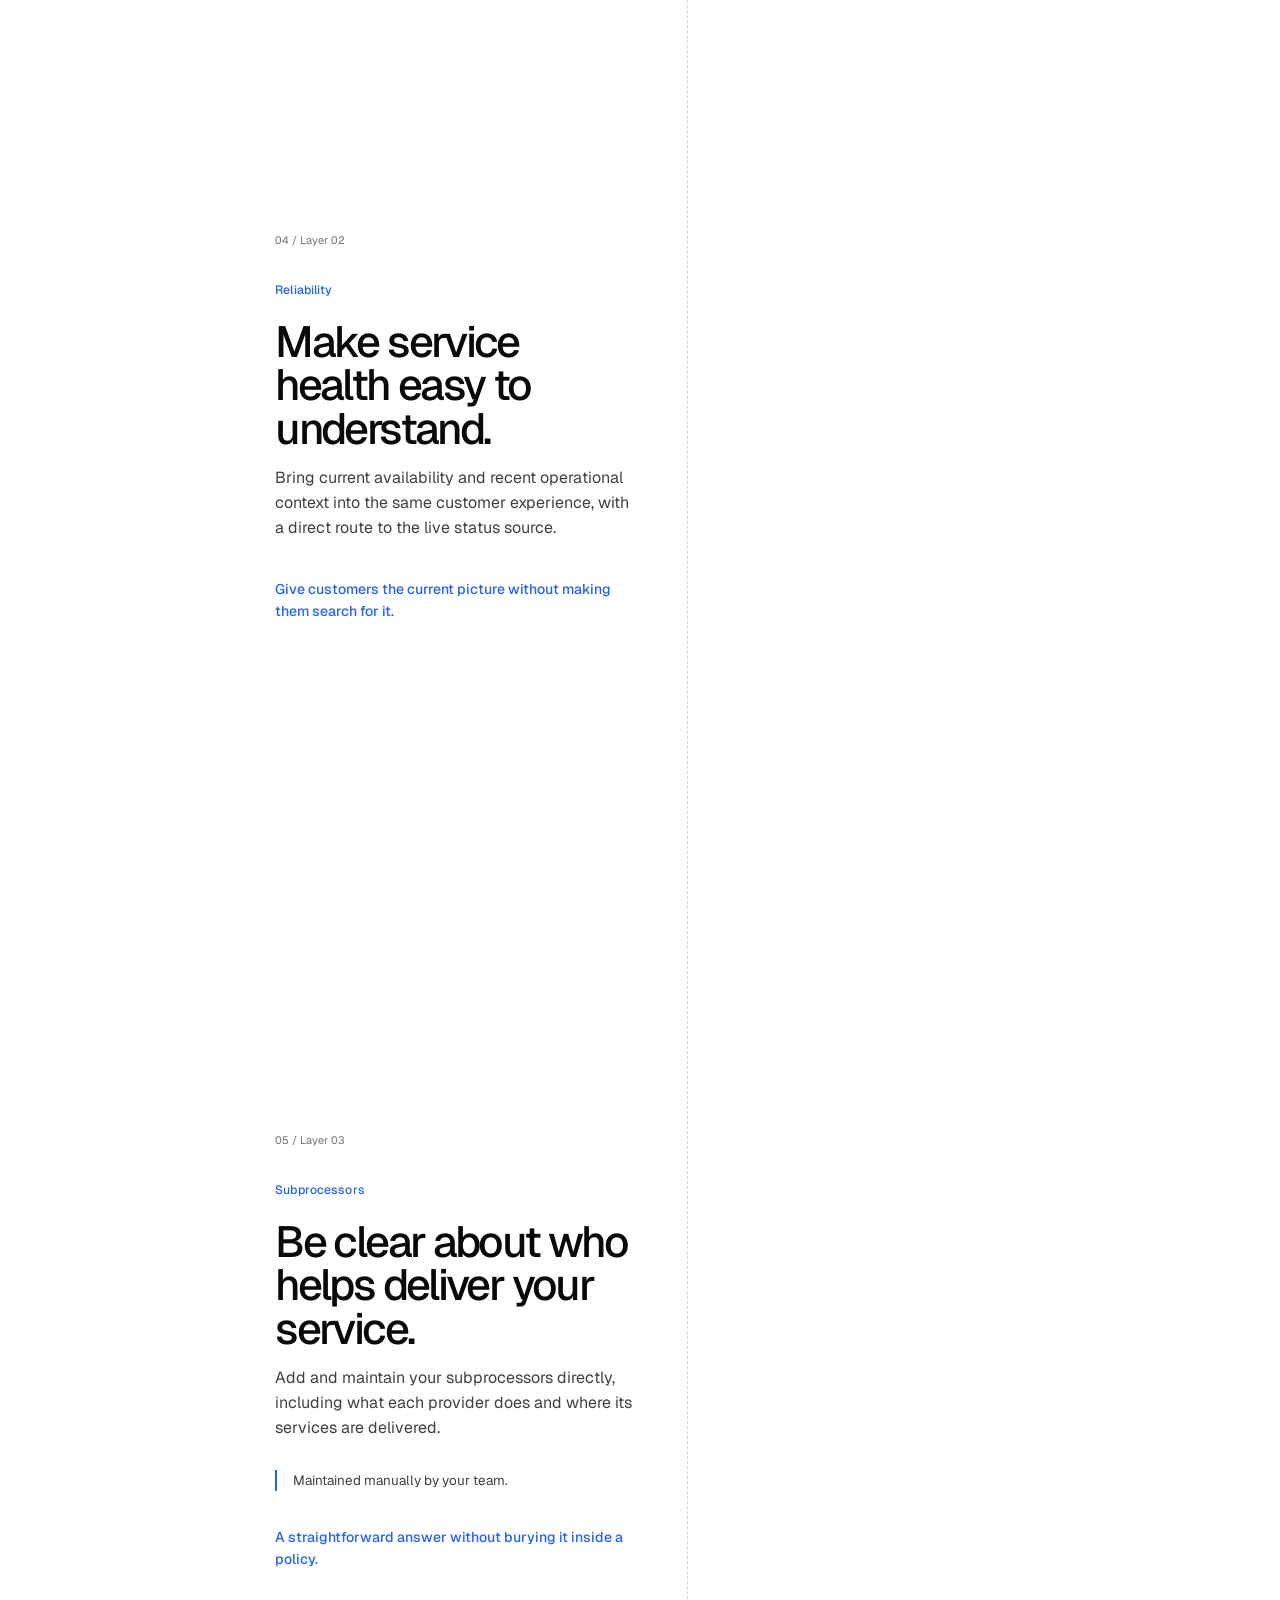
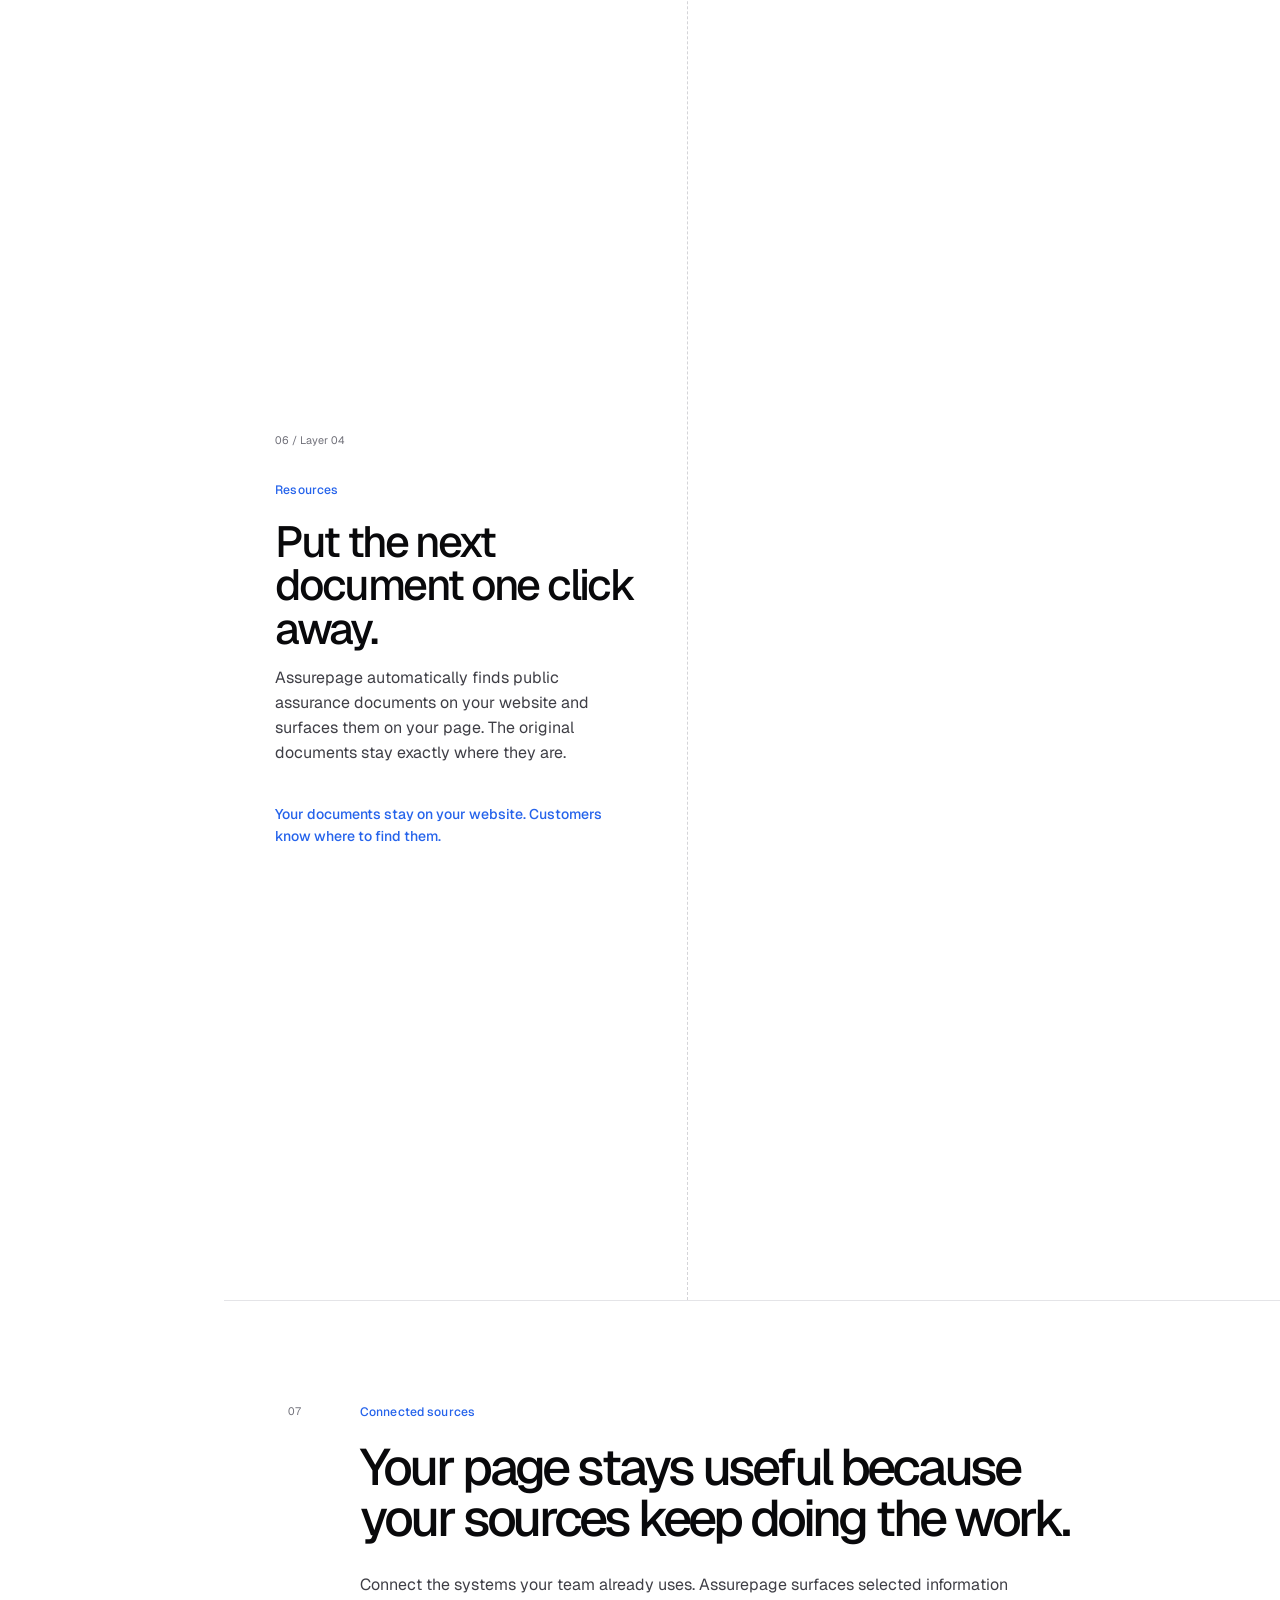
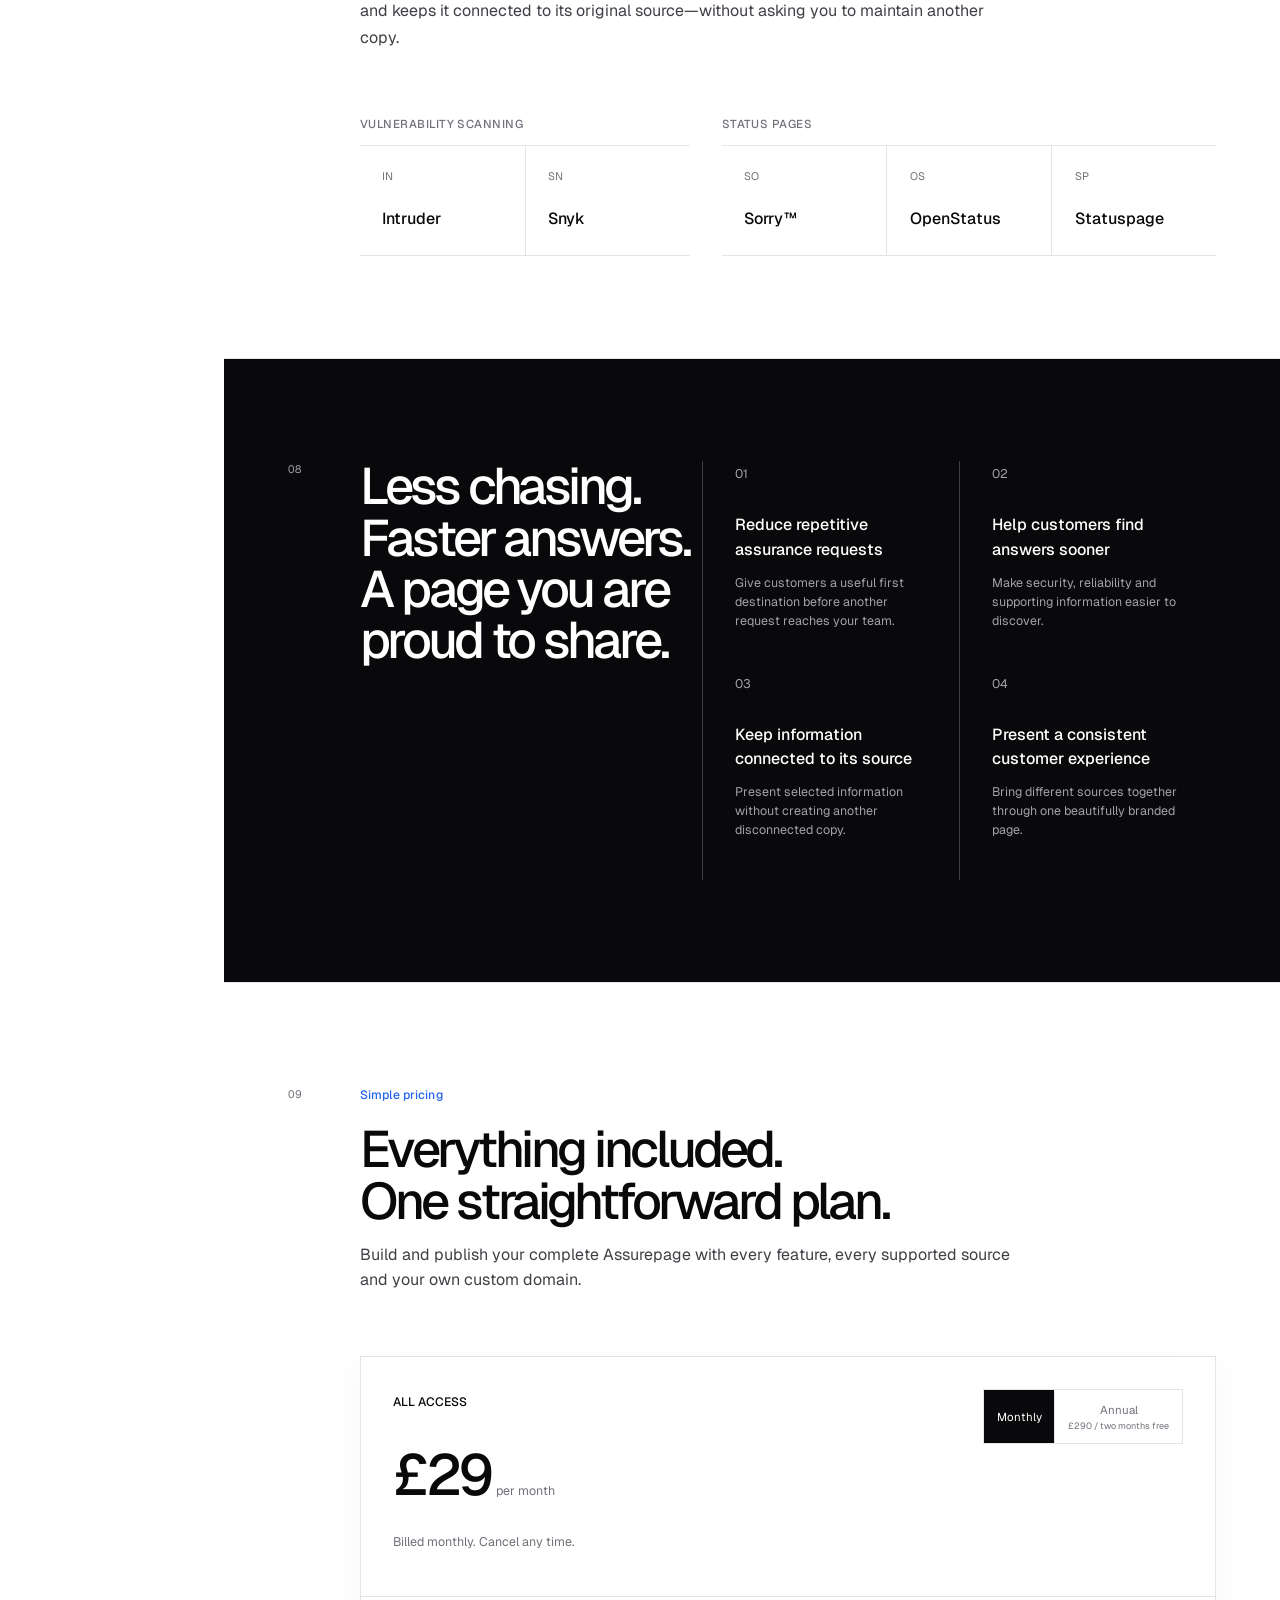
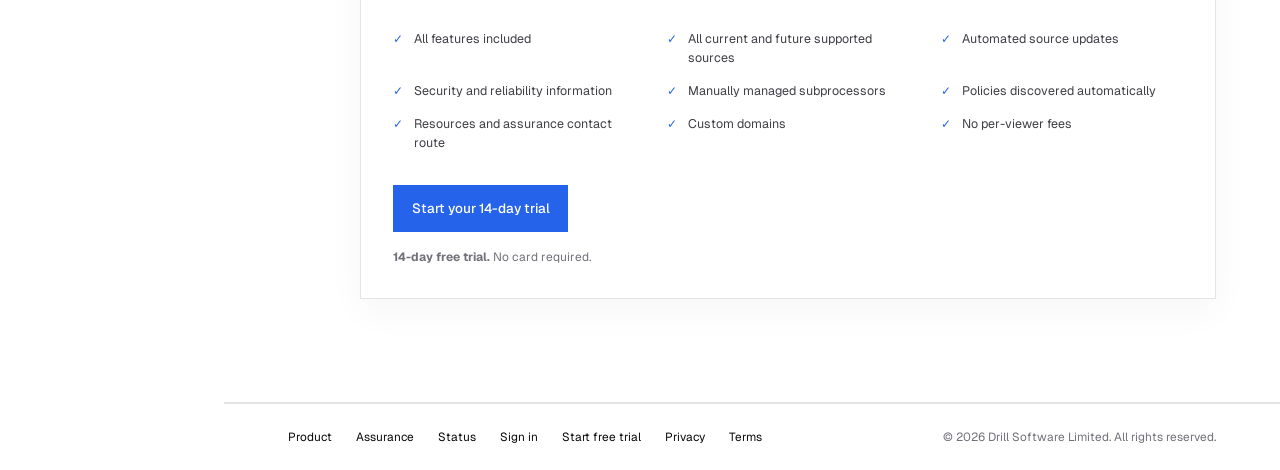
==== commit df2090d1: "Add Fernand support and update site navigation" ====
--- a/index.html
+++ b/index.html
@@ -14,18 +14,23 @@
   <link rel="icon" href="/images/favicon.svg" type="image/svg+xml"><link rel="manifest" href="/site.webmanifest">
   <link rel="preconnect" href="https://fonts.bunny.net"><link rel="stylesheet" href="https://fonts.bunny.net/css?family=geist:400,500,600&display=swap">
   <link rel="stylesheet" href="/styles.css"><script src="/script.js" defer></script>
+  <script>
+    (function (w){if (typeof w.Fernand !== "function") {var f = function () {f.q[arguments[0] == 'set' ? 'unshift' : 'push'](arguments);};f.q = [];w.Fernand = f;}})(window);
+    Fernand('init', { appId: 'assurepage' })
+  </script>
+  <script async src="https://messenger.getfernand.com/client.js"></script>
 </head>
 <body>
   <a class="skip" href="#main">Skip to content</a>
   <aside class="rail" aria-label="Primary navigation">
     <a class="brand" href="/" aria-label="Assurepage home"><img src="/images/favicon.svg" alt=""></a>
-    <div class="rail-links"><nav><button data-scroll="product">Product</button><button data-scroll="how-it-works">How it works</button><button data-scroll="sources">Sources</button><button data-scroll="pricing">Pricing</button><a href="/help">Help</a><a href="https://assurance.assurepage.com">Security &amp; Reliability</a></nav>
+    <div class="rail-links"><nav><button data-scroll="product">Product</button><button data-scroll="how-it-works">How it works</button><button data-scroll="sources">Sources</button><button data-scroll="pricing">Pricing</button><a href="https://assurance.assurepage.com">Assurance</a></nav>
     <div class="rail-account"><a href="https://app.assurepage.com/login">Sign in</a><a class="blue-link" href="https://app.assurepage.com/signup">Start free trial</a></div></div><span class="rail-mark">AP / 26</span>
   </aside>
   <header class="mobile-header">
     <a class="brand" href="/" aria-label="Assurepage home"><img src="/images/favicon.svg" alt=""></a>
     <button class="menu-button" type="button" aria-expanded="false" aria-controls="mobile-menu">Menu <i aria-hidden="true"></i></button>
-    <nav id="mobile-menu"><button data-scroll="product">Product</button><button data-scroll="how-it-works">How it works</button><button data-scroll="sources">Sources</button><button data-scroll="pricing">Pricing</button><a href="/help">Help</a><a href="https://assurance.assurepage.com">Security &amp; Reliability</a><a href="https://app.assurepage.com/login">Sign in</a><a href="https://app.assurepage.com/signup">Start free trial</a></nav>
+    <nav id="mobile-menu"><button data-scroll="product">Product</button><button data-scroll="how-it-works">How it works</button><button data-scroll="sources">Sources</button><button data-scroll="pricing">Pricing</button><a href="https://assurance.assurepage.com">Assurance</a><a href="https://app.assurepage.com/login">Sign in</a><a href="https://app.assurepage.com/signup">Start free trial</a></nav>
   </header>
 
   <main id="main">
@@ -57,6 +62,6 @@
     <section class="pricing chapter editorial" id="pricing" tabindex="-1"><span class="chapter-no">09</span><div><div class="pricing-copy"><p class="eyebrow">Simple pricing</p><h2>Everything included.<br>One straightforward plan.</h2><p>Build and publish your complete Assurepage with every feature, every supported source and your own custom domain.</p></div><article class="price-panel"><div class="price-top"><div><span class="plan">All access</span><p class="price" aria-live="polite"><strong data-price>£29</strong> <span data-period>per month</span></p><p data-billing>Billed monthly. Cancel any time.</p></div><div class="billing" role="group" aria-label="Billing period"><button class="selected" type="button" data-billing-option="monthly" aria-pressed="true">Monthly</button><button type="button" data-billing-option="annual" aria-pressed="false">Annual <small>£290 / two months free</small></button></div></div><div class="saving" data-saving hidden>Save £58 compared with monthly billing — two months free.</div><ul><li>All features included</li><li>All current and future supported sources</li><li>Automated source updates</li><li>Security and reliability information</li><li>Manually managed subprocessors</li><li>Policies discovered automatically</li><li>Resources and assurance contact route</li><li>Custom domains</li><li>No per-viewer fees</li></ul><a class="button primary" href="https://app.assurepage.com/signup">Start your 14-day trial</a><p class="trial"><b>14-day free trial.</b> No card required.</p></article></div></section>
 
   </main>
-  <footer><nav aria-label="Footer"><a href="/">Product</a><a href="https://assurance.assurepage.com">Security &amp; Reliability</a><a href="https://status.assurepage.com">Status</a><a href="https://app.assurepage.com/login">Sign in</a><a href="https://app.assurepage.com/signup">Start free trial</a><a href="/privacy">Privacy</a><a href="/terms">Terms</a></nav><p>© 2026 Drill Software Limited. All rights reserved.</p></footer>
+  <footer><nav aria-label="Footer"><a href="/">Product</a><a href="https://assurance.assurepage.com">Assurance</a><a href="https://status.assurepage.com">Status</a><a href="https://app.assurepage.com/login">Sign in</a><a href="https://app.assurepage.com/signup">Start free trial</a><a href="/privacy">Privacy</a><a href="/terms">Terms</a></nav><p>© 2026 Drill Software Limited. All rights reserved.</p></footer>
 </body>
 </html>
--- a/styles.css
+++ b/styles.css
@@ -1,11 +1,11 @@
-:root{--ink:#09090b;--text:#3f3f46;--muted:#71717a;--line:#e4e4e7;--line2:#d4d4d8;--soft:#fafafa;--blue:#2563eb;--rail:176px;--pad:clamp(2rem,5vw,6rem)}
+:root{--ink:#09090b;--text:#3f3f46;--muted:#71717a;--line:#e4e4e7;--line2:#d4d4d8;--soft:#fafafa;--blue:#2563eb;--rail:224px;--pad:clamp(2rem,5vw,6rem)}
 *{box-sizing:border-box}html{scroll-behavior:smooth}body{margin:0;background:#fff;color:var(--ink);font:400 16px/1.55 Geist,Arial,sans-serif;-webkit-font-smoothing:antialiased}a{color:inherit;text-decoration:none}button{font:inherit;color:inherit}.skip{position:fixed;z-index:100;top:.75rem;left:.75rem;padding:.7rem 1rem;background:var(--ink);color:#fff;transform:translateY(-160%)}.skip:focus{transform:none}a:focus-visible,button:focus-visible{outline:2px solid var(--blue);outline-offset:3px}section[tabindex="-1"]:focus-visible{outline:none}section[tabindex="-1"]:focus-visible .eyebrow{outline:2px solid var(--blue);outline-offset:4px;width:max-content}.rail{position:fixed;z-index:20;inset:0 auto 0 0;width:var(--rail);display:flex;flex-direction:column;padding:2rem 1.6rem;border-right:1px solid var(--line);background:#fff}.brand{display:flex;align-items:center;gap:.75rem;font-weight:600;letter-spacing:-.03em}.brand img{width:32px;height:32px}.rail nav{display:flex;flex-direction:column;align-items:flex-start;gap:1.15rem;margin-top:5rem}.rail nav button,.rail nav a,.rail-account a{padding:0;border:0;background:none;font-size:.82rem;cursor:pointer}.rail nav button:hover,.rail nav a:hover,footer a:hover,footer button:hover{color:var(--blue)}.rail nav [aria-current="page"],.mobile-header nav [aria-current="page"]{color:var(--blue)}.rail-account{display:flex;flex-direction:column;gap:1rem;margin-top:2.5rem;padding-top:1.5rem;border-top:1px solid var(--line)}.blue-link,.outcome,.build-step strong{color:var(--blue)}.rail-mark{margin-top:auto;color:var(--muted);font-size:.65rem;letter-spacing:.12em}.mobile-header{display:none}.chapter,.build,footer{margin-left:var(--rail)}.chapter{border-bottom:1px solid var(--line)}
 .hero{min-height:100vh;display:grid;grid-template-columns:minmax(330px,.72fr) minmax(560px,1.28fr);gap:clamp(3rem,5vw,6rem);align-items:start;padding:clamp(5rem,7vw,6.5rem) var(--pad) 3rem}.hero-copy{padding-top:1rem}.eyebrow{margin:0 0 1.25rem;color:var(--blue);font-size:.76rem;font-weight:500;letter-spacing:.01em}.hero h1,.editorial h2,.build-step h2{margin:0;max-width:760px;font-size:clamp(2.6rem,4.4vw,5rem);font-weight:500;line-height:1;letter-spacing:-.06em}.hero h1{font-size:clamp(3rem,4.8vw,5.2rem)}.lede,.intro{max-width:650px;margin:1.7rem 0 0;color:var(--text);font-size:1rem;line-height:1.65}.actions{display:flex;align-items:center;gap:1.4rem;margin-top:2rem}.button{display:inline-flex;min-height:46px;align-items:center;justify-content:center;padding:.75rem 1.1rem;border:1px solid var(--ink);background:#fff;font-size:.84rem;font-weight:500}.primary{border-color:var(--blue);background:var(--blue);color:#fff}.text-action,.scroll-cue{padding:.65rem 0;border:0;background:none;color:var(--blue);font-size:.84rem;cursor:pointer}.note{margin:.65rem 0 0;color:var(--muted);font-size:.75rem}.hero-preview{min-width:0}.page-label,.stage-meta{color:var(--muted);font-size:.64rem;letter-spacing:.08em;text-transform:uppercase}.hero-crop{position:relative;height:min(68vh,680px);margin-top:.65rem;overflow:hidden}.hero-crop:after{content:"";position:absolute;inset:auto 0 0;height:80px;background:linear-gradient(transparent,#fff);pointer-events:none}.customer-page{padding:1.1rem;border:1px solid var(--line2);background:#fff;box-shadow:0 18px 55px rgba(9,9,11,.07)}.customer-head{position:relative;display:grid;grid-template-columns:40px 1fr auto;gap:1rem;align-items:start;padding:1rem;border:1px solid var(--line);background:var(--soft);overflow:hidden}.customer-head:after{content:"";position:absolute;inset:0 0 0 62%;background-image:linear-gradient(var(--line) 1px,transparent 1px),linear-gradient(90deg,var(--line) 1px,transparent 1px);background-size:22px 22px;opacity:.45}.acme-logo{position:relative;z-index:1;display:grid;place-items:center;width:38px;height:38px;background:var(--ink);color:#fff;font-weight:600}.customer-title,.customer-actions{position:relative;z-index:1}.customer-title h2{margin:0;font-size:1.12rem}.customer-title p{margin:.1rem 0;color:var(--text);font-size:.67rem}.customer-title span{color:var(--muted);font-size:.6rem}.customer-actions{display:flex;gap:.45rem}.customer-actions a{padding:.4rem .55rem;border:1px solid var(--ink);background:#fff;font-size:.6rem}.customer-actions a:last-child{background:var(--ink);color:#fff}.product-card{position:relative;padding:1rem;border:1px solid var(--line);border-top-color:var(--ink);background:#fff}.customer-page>.product-card{margin-top:.8rem}.product-columns{display:grid;grid-template-columns:1fr 1fr;gap:.8rem;margin-top:.8rem}.card-heading{display:flex;align-items:center;gap:.6rem}.card-heading h3{margin:0;font-size:.74rem;font-weight:500}.icon{display:grid;place-items:center;width:25px;height:25px;background:#f4f4f5;color:var(--muted);font-size:.68rem}.product-card>p{margin:.65rem 0;color:var(--muted);font-size:.6rem}.security-grid{display:grid;grid-template-columns:1fr 1fr;gap:1.2rem;padding-top:.7rem;border-top:1px solid var(--line)}.security-grid b{font-size:.6rem}.data-row{display:flex;gap:.55rem;align-items:start;margin-top:.55rem;font-size:.62rem}.data-row small,.vendor-list small,.resource-grid small{display:block;color:var(--muted)}.data-icon{display:grid;place-items:center;flex:none;width:23px;height:23px;border:1px solid var(--line);color:var(--muted)}.data-icon.blue{color:var(--blue)}.data-icon.amber{color:#d97706}.data-row.compact{margin-top:.4rem}.status-dot{width:8px;height:8px;margin:6px 7px;background:#16a34a}.rule{padding-block:.55rem;border-block:1px solid var(--line)}.incident{display:flex;flex-direction:column;margin-top:.6rem;font-size:.58rem}.incident b{color:var(--muted);font-weight:500;text-transform:uppercase}.incident strong{font-weight:500}.vendor-list{display:flex;flex-direction:column;border-top:1px solid var(--line)}.vendor-list>span{position:relative;padding:.4rem 0 .4rem 1.7rem;border-bottom:1px solid var(--line);font-size:.6rem}.vendor-list i{position:absolute;left:0;top:.45rem;display:grid;place-items:center;width:18px;height:18px;background:#f4f4f5;color:var(--blue);font-style:normal}.list-link{display:block;margin-top:.5rem;font-size:.58rem}.resource-grid{display:grid;grid-template-columns:repeat(4,1fr);gap:.7rem;padding-top:.65rem;border-top:1px solid var(--line);font-size:.57rem}.scroll-cue{display:block;margin-top:.7rem}
 .editorial{position:relative;display:grid;grid-template-columns:72px minmax(0,1fr);padding:clamp(5rem,8vw,9rem) var(--pad)}.chapter-no{color:var(--muted);font-size:.68rem;font-variant-numeric:tabular-nums}.editorial>div{max-width:1220px}.editorial h2{font-size:clamp(2.3rem,4vw,4.5rem)}.problem-lines{display:grid;grid-template-columns:repeat(3,1fr);gap:clamp(2rem,5vw,6rem);margin-top:4rem;padding-top:1.4rem;border-top:1px solid var(--line)}.problem-lines span{color:var(--blue);font-size:.68rem}.problem-lines h3{margin:1.3rem 0 .45rem;font-size:1rem;font-weight:500}.problem-lines p{max-width:280px;margin:0;color:var(--text);font-size:.86rem}.outcome{margin-top:3rem;font-size:.9rem;font-weight:500}
 .build{position:relative;display:grid;grid-template-columns:minmax(320px,.78fr) minmax(520px,1.22fr);gap:clamp(3rem,6vw,7rem);padding:0 var(--pad)}.build-copy{padding-left:72px}.build-step{min-height:92vh;display:flex;flex-direction:column;justify-content:center;max-width:470px;padding:5rem 0}.build-step .chapter-no{margin-bottom:2.2rem}.build-step h2{font-size:clamp(2.2rem,3.4vw,3.7rem)}.build-step>p:not(.eyebrow){color:var(--text)}.build-step strong{display:block;margin-top:1.4rem;font-size:.88rem;font-weight:500}.clarification{padding-left:1rem;border-left:2px solid var(--blue);font-size:.84rem}.build-stage{position:sticky;top:4vh;align-self:start;height:96vh;padding-top:2rem;overflow:hidden}.stage-meta{display:flex;justify-content:space-between;margin-bottom:.6rem}.build-page{max-width:760px;transform-origin:top center;transition:height .45s ease}.build-layer{transition:opacity .35s ease,transform .35s ease,border-color .35s ease;transform-origin:top}.build-layer .surfaced{display:none;position:absolute;top:-1px;right:.8rem;padding:.22rem .45rem;background:var(--blue);color:#fff;font-size:.52rem;letter-spacing:.06em;text-transform:uppercase}.build-page[data-active="security"] .reliability,.build-page[data-active="security"] .subprocessors,.build-page[data-active="security"] .resources{display:none}.build-page[data-active="reliability"] .subprocessors,.build-page[data-active="reliability"] .resources{display:none}.build-page[data-active="subprocessors"] .resources{display:none}.build-page:not([data-active="complete"]) .build-layer{opacity:.42}.build-page[data-active="security"] .security,.build-page[data-active="reliability"] .reliability,.build-page[data-active="subprocessors"] .subprocessors,.build-page[data-active="resources"] .resources{opacity:1;border-color:var(--blue);transform:translateY(-3px)}.build-page[data-active="security"] .security .surfaced,.build-page[data-active="reliability"] .reliability .surfaced,.build-page[data-active="subprocessors"] .subprocessors .surfaced,.build-page[data-active="resources"] .resources .surfaced{display:block}
 .source-groups{display:grid;grid-template-columns:2fr 3fr;gap:2rem;margin-top:4rem}.source-group h3{margin:0 0 .75rem;color:var(--muted);font-size:.72rem;font-weight:500;letter-spacing:.04em;text-transform:uppercase}.source-list{display:grid;grid-template-columns:repeat(auto-fit,minmax(120px,1fr));border-block:1px solid var(--line)}.source-list span{padding:1.4rem;color:var(--muted);font-size:.68rem}.source-list span+span{border-left:1px solid var(--line)}.source-list b{display:block;margin-top:1.4rem;color:var(--ink);font-size:1rem;font-weight:500}.source-rules{display:grid;grid-template-columns:repeat(4,1fr);gap:2rem;margin-top:3rem}.source-rules p{margin:0;color:var(--text);font-size:.82rem}.source-rules b{display:block;color:var(--ink)}.steps{display:grid;grid-template-columns:repeat(3,1fr);gap:4rem;margin-top:4rem;padding-top:1.4rem;border-top:1px solid var(--line)}.steps span{color:var(--blue);font-size:.7rem}.steps h3{margin:1.4rem 0 .6rem;font-size:1.15rem;font-weight:500}.steps p,.positioning{color:var(--text);font-size:.88rem}.positioning{margin-top:4rem;padding-top:1.4rem;border-top:1px solid var(--line)}
 .benefits{grid-template-columns:72px .8fr 1.2fr;background:var(--ink);color:#fff}.benefits .chapter-no{color:#a1a1aa}.benefit-lead h2{font-size:clamp(2.3rem,4vw,4.4rem)}.benefit-grid{display:grid;grid-template-columns:1fr 1fr}.benefit-grid article{padding:0 2rem 2.5rem;border-left:1px solid #3f3f46}.benefit-grid span,.benefit-grid p{color:#a1a1aa;font-size:.78rem}.benefit-grid h3{margin:1.7rem 0 .6rem;font-size:1rem;font-weight:500}.benefit-grid p{margin:0}.pricing-copy>p:last-child{max-width:650px;color:var(--text)}.price-panel{margin-top:4rem;border:1px solid var(--line);box-shadow:0 12px 35px rgba(9,9,11,.04)}.price-top{display:flex;justify-content:space-between;gap:2rem;padding:2rem}.plan{font-size:.76rem;font-weight:500;text-transform:uppercase}.price{margin:1rem 0 .2rem}.price strong{font-size:3.6rem;font-weight:500;letter-spacing:-.06em}.price span,.price-top>div>p:last-child{color:var(--muted);font-size:.78rem}.billing{display:flex;align-self:start;border:1px solid var(--line)}.billing button{padding:.65rem .8rem;border:0;background:#fff;color:var(--muted);font-size:.72rem;cursor:pointer}.billing button+button{border-left:1px solid var(--line)}.billing button.selected{background:var(--ink);color:#fff}.billing small{display:block;font-size:.57rem}.saving{padding:.7rem 2rem;background:#eff6ff;color:#1d4ed8;font-size:.8rem}.price-panel ul{display:grid;grid-template-columns:repeat(3,1fr);gap:.85rem 2rem;margin:0;padding:2rem;list-style:none;border-top:1px solid var(--line)}.price-panel li{position:relative;padding-left:1.3rem;color:var(--text);font-size:.78rem}.price-panel li:before{content:"✓";position:absolute;left:0;color:var(--blue)}.price-panel>.button{margin:0 2rem}.trial{margin:1rem 2rem 2rem;color:var(--muted);font-size:.75rem}.final>div{display:grid;grid-template-columns:1fr auto;align-items:end;gap:1rem 4rem}.final p{max-width:600px;color:var(--text)}.final .button{grid-column:2;grid-row:1/3}.final .note{grid-column:2;grid-row:3}footer{display:grid;grid-template-columns:1fr 2fr 1.2fr;gap:3rem;padding:3.5rem var(--pad);font-size:.72rem}.footer-brand p,.legal{color:var(--muted)}footer nav{display:flex;flex-wrap:wrap;align-content:start;gap:1rem 1.5rem}footer nav button{padding:0;border:0;background:none;cursor:pointer}.legal p{margin:0 0 .5rem}
-@media(max-width:1180px){:root{--rail:164px}.hero{grid-template-columns:1fr;padding-top:5rem}.hero-copy{max-width:720px}.hero-crop{height:650px}.build{grid-template-columns:minmax(280px,.8fr) minmax(440px,1.2fr);gap:3rem}.build-copy{padding-left:40px}.build-page{transform:scale(.9)}.benefits{grid-template-columns:60px 1fr}.benefit-grid{grid-column:2;margin-top:3rem}.editorial{grid-template-columns:60px 1fr}.source-rules{grid-template-columns:1fr 1fr}}
+@media(max-width:1180px){:root{--rail:208px}.hero{grid-template-columns:1fr;padding-top:5rem}.hero-copy{max-width:720px}.hero-crop{height:650px}.build{grid-template-columns:minmax(280px,.8fr) minmax(440px,1.2fr);gap:3rem}.build-copy{padding-left:40px}.build-page{transform:scale(.9)}.benefits{grid-template-columns:60px 1fr}.benefit-grid{grid-column:2;margin-top:3rem}.editorial{grid-template-columns:60px 1fr}.source-rules{grid-template-columns:1fr 1fr}}
 @media(max-width:850px){.rail{display:none}.mobile-header{position:sticky;z-index:30;top:0;display:flex;align-items:center;justify-content:space-between;min-height:66px;padding:0 1.25rem;border-bottom:1px solid var(--line);background:rgba(255,255,255,.97)}.mobile-header .brand img{width:28px;height:28px}.mobile-header nav{position:absolute;top:66px;left:0;right:0;display:none;flex-direction:column;padding:1rem 1.25rem 1.5rem;border-bottom:1px solid var(--line);background:#fff}.mobile-header nav.open{display:flex}.mobile-header nav a,.mobile-header nav button{padding:.7rem 0;border:0;background:none;text-align:left}.menu-button{display:flex;align-items:center;gap:.6rem;border:0;background:none}.menu-button i,.menu-button i:before{display:block;width:18px;height:1px;background:var(--ink);content:""}.menu-button i:before{transform:translateY(-5px)}.chapter,.build,footer{margin-left:0}.hero{min-height:0;padding:4.5rem var(--pad)}.hero-crop{height:620px}.build{display:block;padding-inline:var(--pad)}.build-copy{padding:0}.build-step{min-height:0;padding:5rem 0 2rem}.build-stage{position:relative;top:auto;height:auto;padding:0 0 5rem;overflow:visible}.build-page{transform:none}.stage-meta{display:none}.build-step:not(:first-child){border-top:1px solid var(--line)}.build-step.completed{padding-bottom:3rem}.build-page[data-active] .build-layer{display:block;opacity:1;transform:none;border-color:var(--line)}.build-layer .surfaced{display:none!important}.source-groups{grid-template-columns:1fr}.benefits{grid-template-columns:60px 1fr}.benefit-grid{grid-template-columns:1fr 1fr}.price-panel ul{grid-template-columns:1fr 1fr}.final>div{display:block}.final .button{margin-top:1.5rem}footer{grid-template-columns:1fr 1fr}.legal{grid-column:1/-1}}
 @media(max-width:600px){:root{--pad:1.25rem}.hero{padding-block:4rem}.hero h1{font-size:clamp(2.8rem,14vw,4.2rem)}.actions{align-items:flex-start;flex-direction:column;gap:.3rem}.hero-crop{height:570px}.customer-page{padding:.65rem}.customer-head{grid-template-columns:34px 1fr}.customer-actions{grid-column:2}.product-columns,.security-grid{grid-template-columns:1fr}.resource-grid{grid-template-columns:1fr 1fr}.editorial{grid-template-columns:1fr;padding-block:4.5rem}.chapter-no{margin-bottom:1.5rem}.problem-lines,.steps,.source-rules{grid-template-columns:1fr;gap:2rem}.source-groups{gap:2.5rem;margin-top:3rem}.source-list{grid-template-columns:1fr 1fr}.benefits{grid-template-columns:1fr}.benefit-grid,.benefit-lead{grid-column:1}.benefit-grid{grid-template-columns:1fr;margin-top:2rem}.benefit-grid article{padding:1.5rem 0;border-left:0;border-top:1px solid #3f3f46}.price-top{flex-direction:column}.billing{width:100%}.billing button{flex:1}.price-panel ul{grid-template-columns:1fr}.price-panel ul,.price-top{padding:1.4rem}.price-panel>.button{margin-inline:1.4rem}.trial{margin-inline:1.4rem}footer{grid-template-columns:1fr}.legal{grid-column:auto}}
 @media(prefers-reduced-motion:reduce){html{scroll-behavior:auto}*{animation-duration:.01ms!important;transition-duration:.01ms!important}.build-stage{position:relative;top:auto;height:auto}.build-step{min-height:0}.build-page[data-active] .build-layer{display:block;opacity:1;transform:none}}
@@ -19,22 +19,22 @@
   .page-state{float:right;color:var(--blue);font-size:.64rem;letter-spacing:.06em;text-transform:uppercase}
   .hero-crop{height:auto;max-height:calc(100vh - 8rem);overflow:hidden}
   .hero-crop:after{display:none}
-  .hero-preview.is-pinned{position:fixed;z-index:10;top:0;right:0;left:calc(44vw + 98px);height:100vh;min-height:0;padding:2rem var(--pad) 1rem clamp(2rem,4vw,4.5rem);border-left:1px dashed var(--line2);background:#fff;transform:translateY(var(--page-exit,0px));will-change:transform}
+  .hero-preview.is-pinned{position:fixed;z-index:10;top:0;right:0;left:calc(44vw + 125px);height:100vh;min-height:0;padding:2rem var(--pad) 1rem clamp(2rem,4vw,4.5rem);border-left:1px dashed var(--line2);background:#fff;transform:translateY(var(--page-exit,0px));will-change:transform}
   .hero-preview.is-pinned .hero-crop{max-height:calc(100vh - 4rem)}
-  .problem{display:block;width:calc(44vw - 77px);min-height:100vh;padding:clamp(5rem,8vw,8rem) clamp(2rem,4vw,4.5rem);border-right:1px dashed var(--line2)}
+  .problem{display:block;width:calc(44vw - 99px);min-height:100vh;padding:clamp(5rem,8vw,8rem) clamp(2rem,4vw,4.5rem);border-right:1px dashed var(--line2)}
   .problem>div{max-width:520px}
   .problem-lines{grid-template-columns:1fr;gap:1.6rem;margin-top:3rem}
   .problem-lines article{display:grid;grid-template-columns:32px 1fr;column-gap:1rem}
   .problem-lines article h3{margin:0}
   .problem-lines article p{grid-column:2}
-  .build{display:block;width:calc(44vw - 77px);padding:0 clamp(2rem,4vw,4.5rem);border-right:1px dashed var(--line2)}
+  .build{display:block;width:calc(44vw - 99px);padding:0 clamp(2rem,4vw,4.5rem);border-right:1px dashed var(--line2)}
   .build-copy{padding:0}
   .build-step{min-height:92vh;max-width:500px}
   .build-stage{display:none}
 }
 @media(min-width:851px) and (max-width:1180px){
-  .hero-preview.is-pinned{left:calc(44vw + 92px)}
-  .problem,.build{width:calc(44vw - 72px)}
+  .hero-preview.is-pinned{left:calc(44vw + 116px)}
+  .problem,.build{width:calc(44vw - 92px)}
 }
 @media(min-width:851px) and (max-height:820px){
   .hero-preview{padding-top:1rem;padding-bottom:.5rem}
@@ -51,7 +51,7 @@
 
 /* Editorial alignment and simplified closing sections. */
 @media(min-width:851px){
-  .rail-links{position:absolute;top:25vh;left:1.6rem;right:1.6rem}
+  .rail-links{position:absolute;top:6.25rem;left:1.6rem;right:1.6rem}
   .rail nav{margin-top:0}
   .hero-copy{display:flex;min-height:100vh;flex-direction:column;justify-content:flex-start;padding-top:25vh;padding-bottom:2rem}
   .hero-preview{padding-top:5.4rem}
@@ -136,22 +136,3 @@
   .policy-section h3{font-size:1rem}
   .policy-section p,.policy-section li,.policy-section td,.policy-section th,.policy-section address{font-size:.9rem}
 }
-
-/* Help index. */
-.help-index{padding:0 var(--pad)}
-.help-list{margin:0;padding:0;list-style:none}
-.help-list li,.help-support{display:grid;grid-template-columns:72px minmax(0,1fr);padding:clamp(2.75rem,4vw,4.25rem) 0;border-top:1px solid var(--line)}
-.help-list li>span,.help-support>span{padding-top:.35rem;color:var(--muted);font-size:.68rem;font-variant-numeric:tabular-nums}
-.help-list h2,.help-support h2{margin:0;font-size:clamp(1.55rem,2.5vw,2.35rem);font-weight:500;line-height:1.1;letter-spacing:-.04em}
-.help-list p,.help-support p{max-width:720px;margin:.9rem 0 0;color:var(--text);font-size:.94rem;line-height:1.75}
-.help-support{padding-block:clamp(3.5rem,5vw,5.5rem);border-bottom:0}
-.help-support a{color:var(--blue);text-decoration:underline;text-decoration-thickness:1px;text-underline-offset:3px}
-@media(max-width:850px){
-  .help-list li,.help-support{grid-template-columns:52px minmax(0,1fr)}
-}
-@media(max-width:600px){
-  .help-list li,.help-support{display:block;padding-block:3rem}
-  .help-list li>span,.help-support>span{display:block;margin-bottom:1.15rem}
-  .help-list h2,.help-support h2{font-size:1.75rem}
-  .help-list p,.help-support p{font-size:.9rem}
-}
